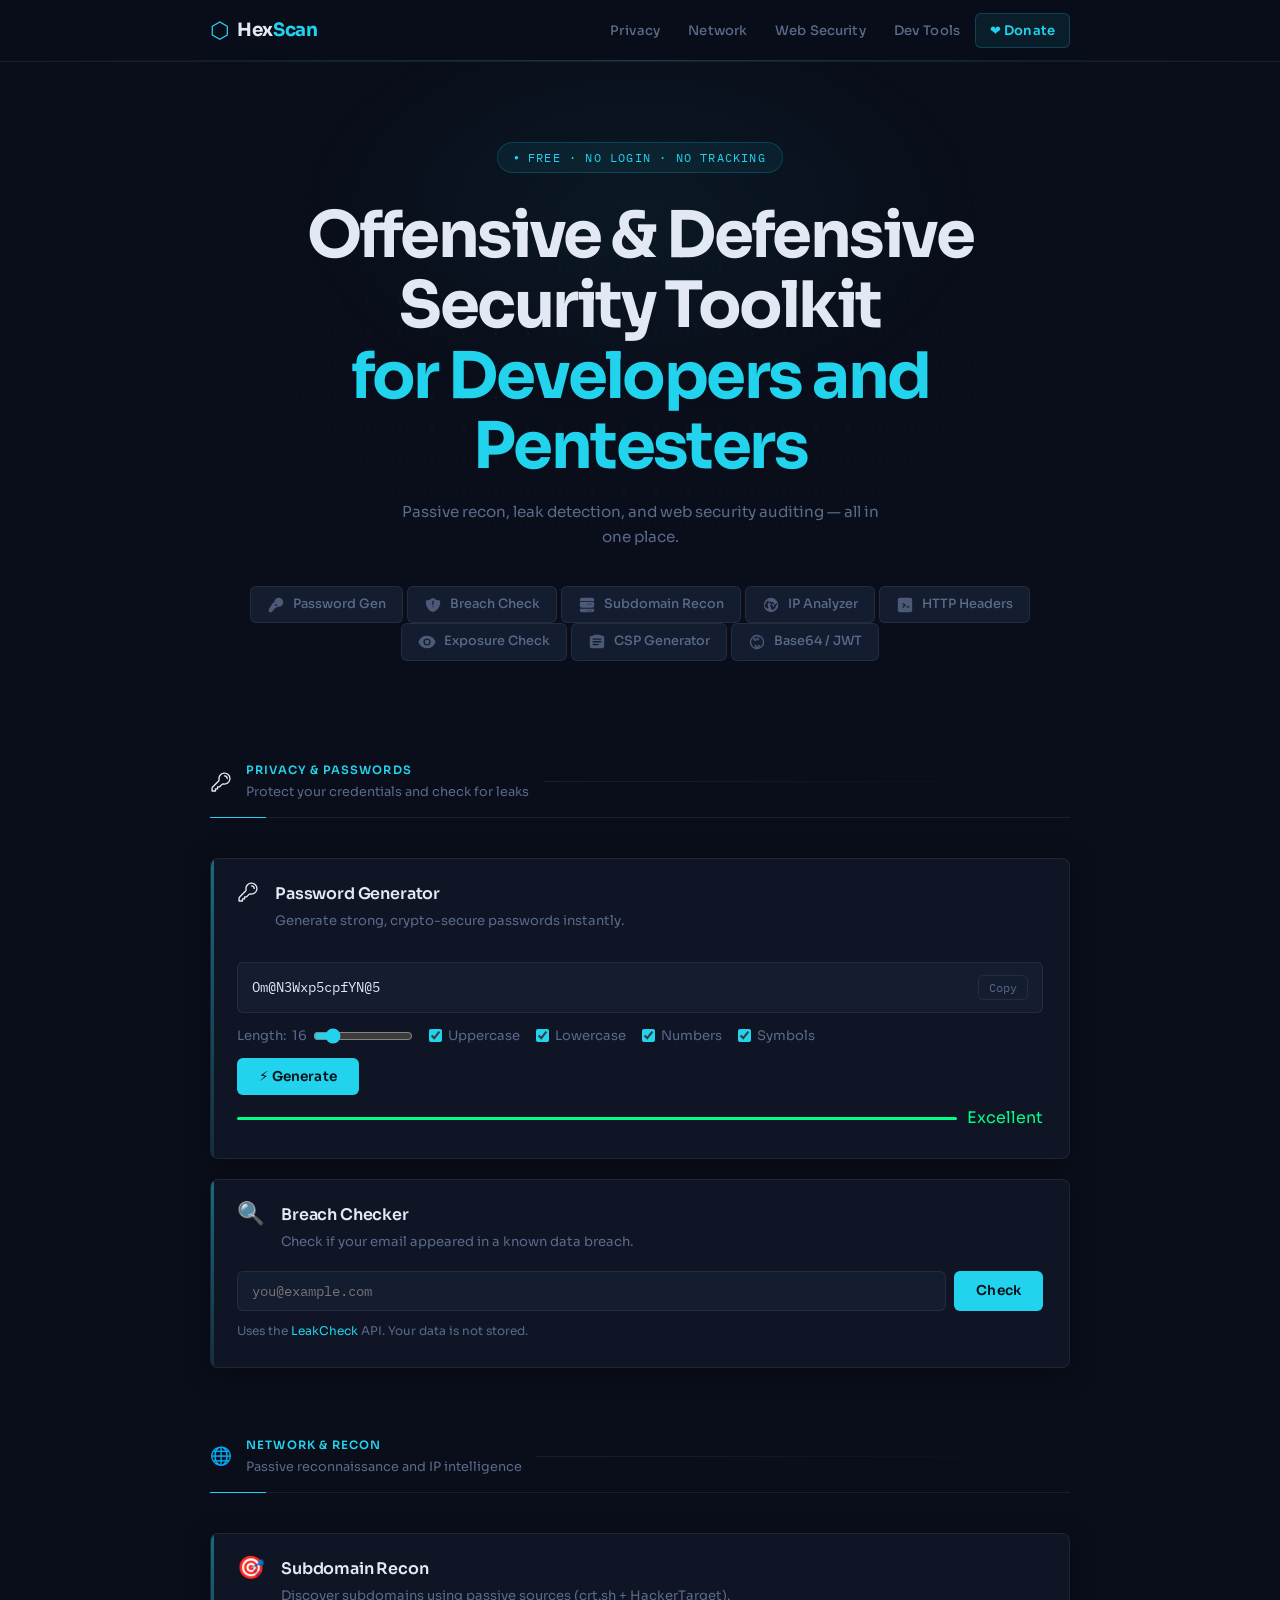
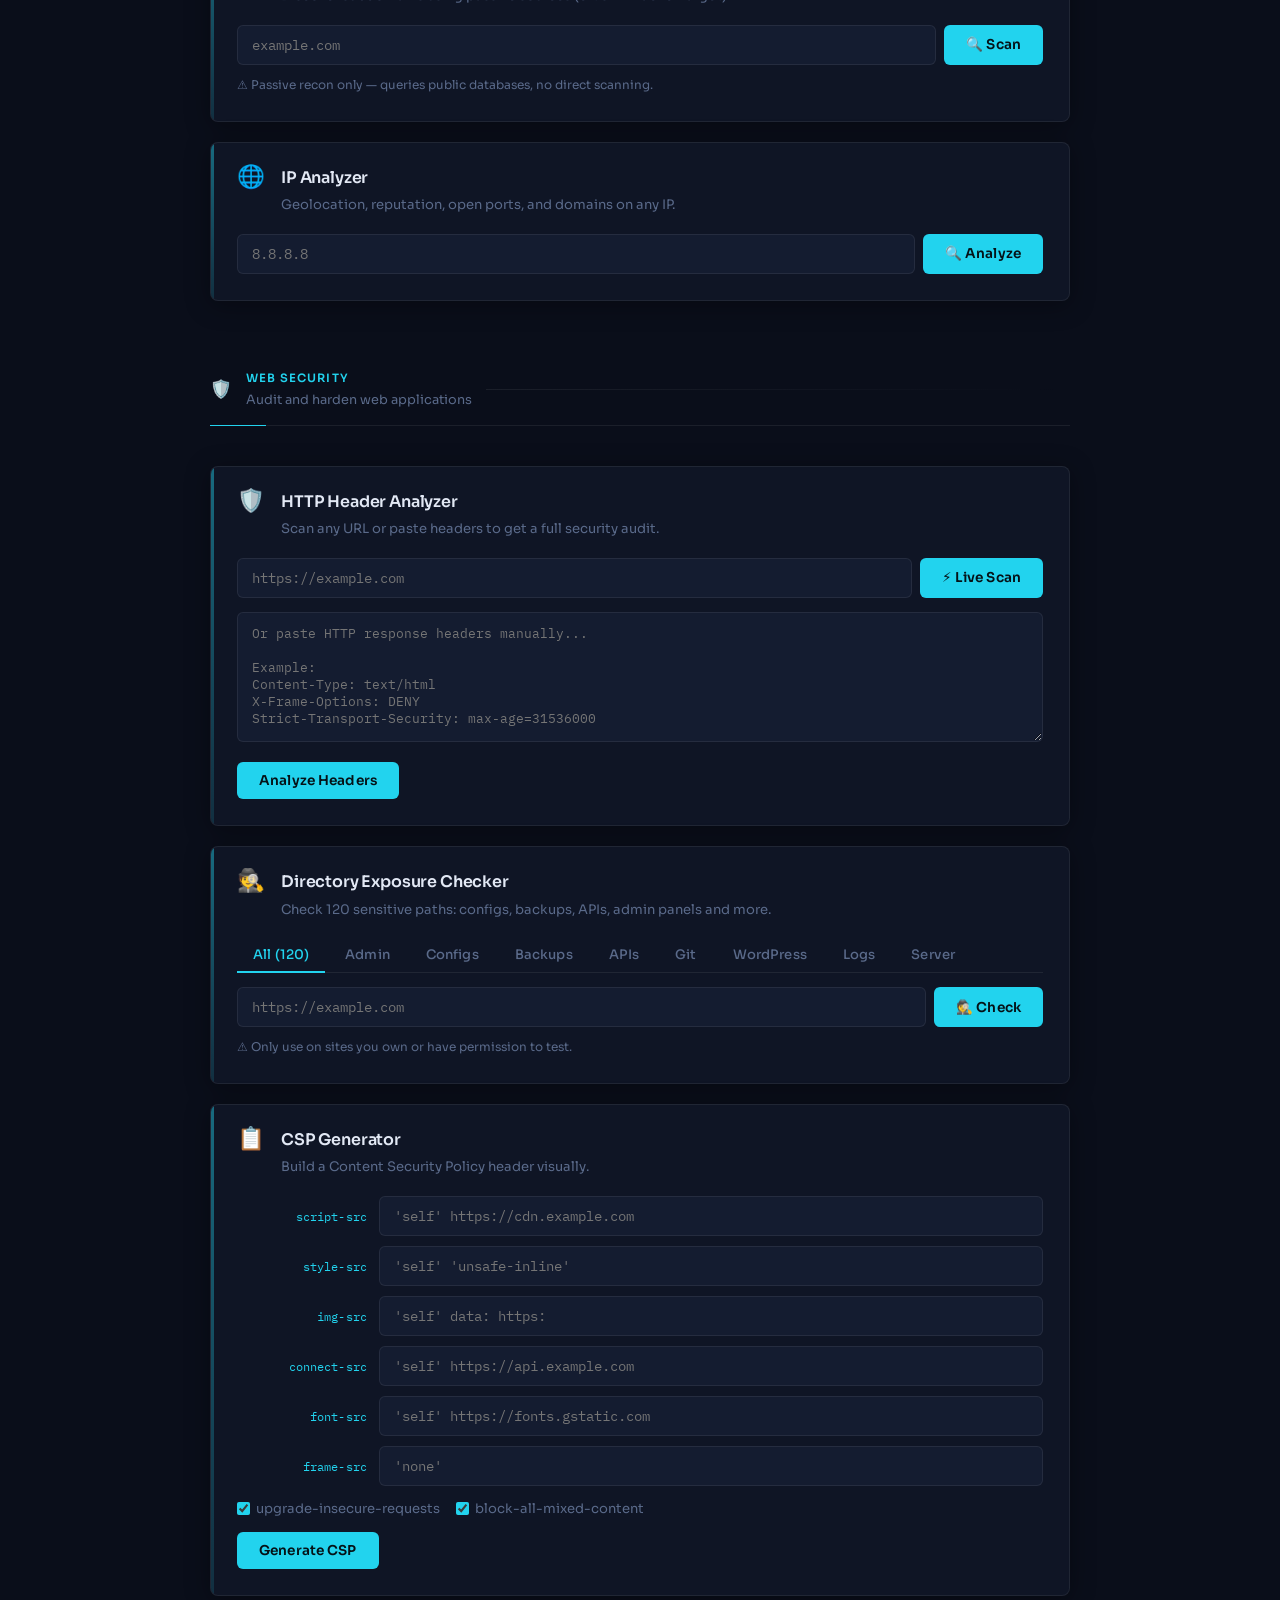
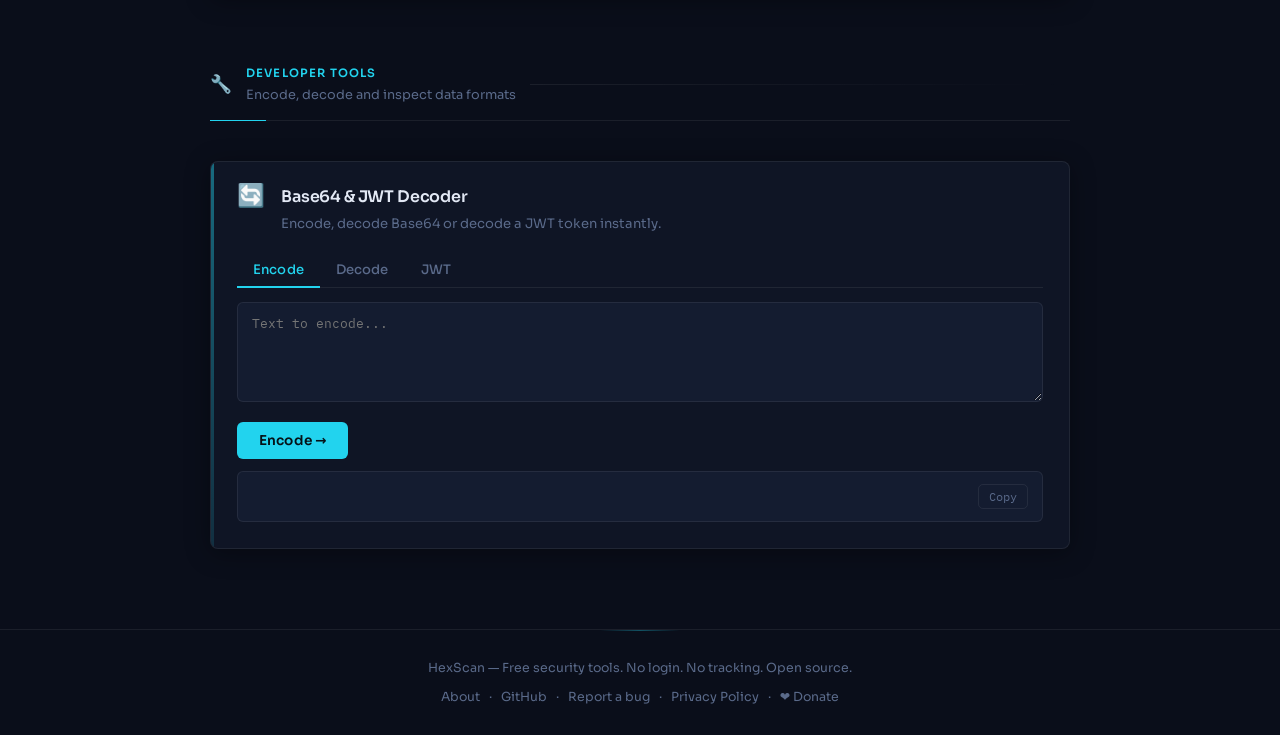
==== index.html @ 19dba6b5 "Update index.html" ====
<!DOCTYPE html>
<html lang="en">
<head>
<base href="/">
<meta charset="UTF-8" />
<meta name="viewport" content="width=device-width, initial-scale=1.0" />
<link rel="canonical" href="https://hexscan-tools.vercel.app/" />
<meta name="google-site-verification" content="vVjmO9kiR7IMWz_mAt8GktBhH2Z_wAkrgKy18b3Ir0E" />
<title>HexScan — Free Online Security Tools for Developers & Pentesters</title>
<meta name="description" content="Free online security tools: password generator, email breach checker, subdomain finder, IP address lookup, HTTP header analyzer, directory scanner, CSP generator and Base64 decoder." />
<meta name="keywords" content="http header analyzer, check email hacked, subdomain finder, ip address lookup, password generator, base64 decoder, csp generator, directory scanner, security tools online, free pentesting tools" />
<meta name="author" content="HexScan" />
<meta name="robots" content="index, follow" />
<!-- Open Graph -->
<meta property="og:title" content="HexScan — Free Online Security Tools" />
<meta property="og:description" content="8 free security tools for developers and pentesters. No login required." />
<meta property="og:url" content="https://hexscan-tools.vercel.app" />
<meta property="og:type" content="website" />
<!-- Twitter Card -->
<meta name="twitter:card" content="summary" />
<meta name="twitter:title" content="HexScan — Free Online Security Tools" />
<meta name="twitter:description" content="8 free security tools for developers and pentesters. No login required." />
<!-- Schema markup -->
<script type="application/ld+json">
{
  "@context": "https://schema.org",
  "@type": "WebApplication",
  "name": "HexScan",
  "url": "https://hexscan-tools.vercel.app",
  "description": "Free online security tools for developers and pentesters.",
  "applicationCategory": "SecurityApplication",
  "isAccessibleForFree": true,
  "offers": {
    "@type": "Offer",
    "price": "0"
  }
}
</script>
<!-- Fonts -->
<link rel="preconnect" href="https://fonts.googleapis.com" />
<link href="https://fonts.googleapis.com/css2?family=Rajdhani:wght@400;500;600;700&family=Share+Tech+Mono&display=swap" rel="stylesheet" />
<!-- Styles & Icon -->
<link rel="stylesheet" href="/style.css" /> 
<link rel="icon" type="image/svg+xml" href="/favicon.svg" />
<!-- Google AdSense -->
<script async src="https://pagead2.googlesyndication.com/pagead/js/adsbygoogle.js?client=ca-pub-3698493513053471" crossorigin="anonymous"></script>
</head>
<body>

<!-- HEADER -->
<header class="site-header">
  <div class="container">
    <div class="logo">
      <a href="/" data-tool-slug="" style="text-decoration:none;color:inherit;display:flex;align-items:center;gap:0.5rem">
        <span class="logo-icon">⬡</span>
        <span class="logo-text">Hex<strong>Scan</strong></span>
      </a>
    </div>
    <nav class="nav">
      <!-- CAMBIO: href reales + data-tool-slug para que el router intercepte el click -->
      <!-- Las categorías siguen siendo anchors normales (no son tools individuales) -->
      <a href="/privacy">Privacy</a>
      <a href="/network">Network</a>
      <a href="/websec">Web Security</a>
      <a href="/devtools">Dev Tools</a>
      <a href="https://www.paypal.com/paypalme/imperius06" target="_blank" class="nav-donate">❤️ Donate</a>
    </nav>
  </div>
</header>

<!-- HERO -->
<section class="hero">
  <div class="container">
    <div class="hero-badge">Free · No login · No tracking</div>
    <h1 class="hero-title">Offensive & Defensive Security Toolkit<br /><em>for Developers and Pentesters</em></h1>
    <p class="hero-subtitle">Passive recon, leak detection, and web security auditing — all in one place.</p>
    <div class="hero-chips-container">
  
  <a href="/tools/password-generator" class="hero-chip" data-hero-slug="password-generator">
    <svg xmlns="http://www.w3.org/2000/svg" viewBox="0 0 20 20" fill="currentColor" class="chip-icon">
      <path fill-rule="evenodd" d="M8 7a5 5 0 1 1 3.61 4.804l-1.903 1.903A1 1 0 0 1 9 14H8v1a1 1 0 0 1-1 1H6v1a1 1 0 0 1-1 1H3a1 1 0 0 1-1-1v-2a1 1 0 0 1 .293-.707L4.804 10.39A5.002 5.002 0 0 1 8 7Zm2 2a1 1 0 1 0 0 2 1 1 0 0 0 0-2Z" clip-rule="evenodd" />
    </svg>
    Password Gen
  </a>

  <a href="/tools/breach-checker" class="hero-chip" data-hero-slug="breach-checker">
    <svg xmlns="http://www.w3.org/2000/svg" viewBox="0 0 20 20" fill="currentColor" class="chip-icon">
      <path fill-rule="evenodd" d="M10.339 2.237a.532.532 0 0 0-.678 0 11.947 11.947 0 0 1-7.078 2.75.5.5 0 0 0-.479.425A12.11 12.11 0 0 0 2 7c0 5.163 3.46 9.521 8 10.888 4.54-1.367 8-5.725 8-10.888a12.11 12.11 0 0 0-.104-1.588.5.5 0 0 0-.479-.425 11.947 11.947 0 0 1-7.078-2.75ZM10 5a.75.75 0 0 1 .75.75v3.5a.75.75 0 0 1-1.5 0v-3.5A.75.75 0 0 1 10 5Zm0 6a.75.75 0 1 0 0 1.5.75.75 0 0 0 0-1.5Z" clip-rule="evenodd" />
    </svg>
    Breach Check
  </a>

  <a href="/tools/subdomain-recon" class="hero-chip" data-hero-slug="subdomain-recon">
    <svg xmlns="http://www.w3.org/2000/svg" viewBox="0 0 20 20" fill="currentColor" class="chip-icon">
      <path d="M2 4.25A2.25 2.25 0 0 1 4.25 2h11.5A2.25 2.25 0 0 1 18 4.25v.853a.75.75 0 0 1-.75.75h-14.5a.75.75 0 0 1-.75-.75v-.853Z" />
      <path d="M18 7.353a.75.75 0 0 0-.75-.75h-14.5a.75.75 0 0 0-.75.75v3.397a2.25 2.25 0 0 0 2.25 2.25h11.5a2.25 2.25 0 0 0 2.25-2.25V7.353ZM13.5 9a.75.75 0 1 1 1.5 0 .75.75 0 0 1-1.5 0Zm-3 0a.75.75 0 1 1 1.5 0 .75.75 0 0 1-1.5 0Z" />
      <path d="M18 14.853a.75.75 0 0 0-.75-.75h-14.5a.75.75 0 0 0-.75.75v.897A2.25 2.25 0 0 0 4.25 18h11.5a2.25 2.25 0 0 0 2.25-2.25v-.897ZM13.5 16.5a.75.75 0 1 1 1.5 0 .75.75 0 0 1-1.5 0Zm-3 0a.75.75 0 1 1 1.5 0 .75.75 0 0 1-1.5 0Z" />
    </svg>
    Subdomain Recon
  </a>

  <a href="/tools/ip-analyzer" class="hero-chip" data-hero-slug="ip-analyzer">
    <svg xmlns="http://www.w3.org/2000/svg" viewBox="0 0 20 20" fill="currentColor" class="chip-icon">
      <path fill-rule="evenodd" d="M10 18a8 8 0 1 0 0-16 8 8 0 0 0 0 16ZM4.332 8.027a6.012 6.012 0 0 1 1.912-2.706C6.512 5.73 6.974 6 7.5 6A1.5 1.5 0 0 1 9 7.5V8a2 2 0 0 0 2 2h.5a.5.5 0 0 1 .5.5v.75a.75.75 0 0 0 1.5 0v-1.5a3 3 0 0 0-3-3h-.51l-.103-.309a.75.75 0 0 0-1.422.474l.104.312a1.506 1.506 0 0 0-.618.307 3.008 3.008 0 0 0-1.031 4.333 1.5 1.5 0 0 1-.812 2.277 6.017 6.017 0 0 1-3.39-3.827Zm11.42 2.09a6.018 6.018 0 0 1-4.723 5.38 1.5 1.5 0 0 0-.814-1.247A3.507 3.507 0 0 0 9.013 11.2l-.119-.356a.5.5 0 0 1 .447-.644l.386-.023a1.5 1.5 0 0 0 1.274-.83l.209-.398a.5.5 0 0 1 .69-.213l.471.255a3 3 0 0 0 3.888-1.126l.062-.1a6.029 6.029 0 0 1 .43 2.352Z" clip-rule="evenodd" />
    </svg>
    IP Analyzer
  </a>

  <a href="/tools/http-headers" class="hero-chip" data-hero-slug="http-headers">
    <svg xmlns="http://www.w3.org/2000/svg" viewBox="0 0 20 20" fill="currentColor" class="chip-icon">
      <path fill-rule="evenodd" d="M4.25 2A2.25 2.25 0 0 0 2 4.25v11.5A2.25 2.25 0 0 0 4.25 18h11.5A2.25 2.25 0 0 0 18 15.75V4.25A2.25 2.25 0 0 0 15.75 2H4.25Zm4.03 6.22a.75.75 0 0 0-1.06 1.06L8.94 10l-1.72 1.72a.75.75 0 1 0 1.06 1.06l2.25-2.25a.75.75 0 0 0 0-1.06L8.28 8.22ZM11.25 12a.75.75 0 0 1 .75-.75h2.25a.75.75 0 0 1 0 1.5H12a.75.75 0 0 1-.75-.75Z" clip-rule="evenodd" />
    </svg>
    HTTP Headers
  </a>

  <a href="/tools/exposure-check" class="hero-chip" data-hero-slug="exposure-check">
    <svg xmlns="http://www.w3.org/2000/svg" viewBox="0 0 20 20" fill="currentColor" class="chip-icon">
      <path d="M10 12.5a2.5 2.5 0 1 0 0-5 2.5 2.5 0 0 0 0 5Z" />
      <path fill-rule="evenodd" d="M.664 10.59a1.651 1.651 0 0 1 0-1.186A10.004 10.004 0 0 1 10 3c4.257 0 7.893 2.66 9.336 6.41.147.381.146.804 0 1.186A10.004 10.004 0 0 1 10 17c-4.257 0-7.893-2.66-9.336-6.41ZM14 10a4 4 0 1 1-8 0 4 4 0 0 1 8 0Z" clip-rule="evenodd" />
    </svg>
    Exposure Check
  </a>

  <a href="/tools/csp-generator" class="hero-chip" data-hero-slug="csp-generator">
    <svg xmlns="http://www.w3.org/2000/svg" viewBox="0 0 20 20" fill="currentColor" class="chip-icon">
      <path fill-rule="evenodd" d="M15.988 3.012A2.25 2.25 0 0 1 18 5.25v9.5A2.25 2.25 0 0 1 15.75 17H4.25A2.25 2.25 0 0 1 2 14.75v-9.5a2.25 2.25 0 0 1 2.25-2.25h1.5l.067-.067A2.25 2.25 0 0 1 7.414 2h5.172a2.25 2.25 0 0 1 1.586.657l.066.066h1.75Zm-10.238 3a.75.75 0 0 0 0 1.5h8.5a.75.75 0 0 0 0-1.5h-8.5Zm0 3a.75.75 0 0 0 0 1.5h8.5a.75.75 0 0 0 0-1.5h-8.5Zm0 3a.75.75 0 0 0 0 1.5h5.5a.75.75 0 0 0 0-1.5h-5.5Z" clip-rule="evenodd" />
    </svg>
    CSP Generator
  </a>

  <a href="/tools/base64-jwt" class="hero-chip" data-hero-slug="base64-jwt">
    <svg xmlns="http://www.w3.org/2000/svg" viewBox="0 0 20 20" fill="currentColor" class="chip-icon">
      <path d="m11.47 3.97 1.53 1.53-1.53 1.53-.53-.53.623-.62H8.25a.75.75 0 0 0 0 1.5h.5a.75.75 0 0 1 0 1.5h-.5A2.25 2.25 0 0 1 6 6.75V6.62l-.62.62-.53-.53L6.38 5.18a.75.75 0 0 1 1.06 0L8.97 6.71l-.53.53-.623-.62V6.75c0 .414.336.75.75.75h2.317l-.623.62.53.53 1.53-1.53a.75.75 0 0 0 0-1.06l-1.53-1.53-.53.53Zm-2.94 8.25-1.53 1.53 1.53 1.53.53-.53-.623-.62h2.317a.75.75 0 0 1 0 1.5h-.5a.75.75 0 0 0 0 1.5h.5a2.25 2.25 0 0 0 2.25-2.25v-.13l.62.62.53-.53-1.53-1.53a.75.75 0 0 0-1.06 0l-1.53 1.53.53.53.623-.62v.13c0 .414-.336.75-.75.75H8.713l.623-.62-.53-.53-1.53 1.53a.75.75 0 0 0 0 1.06l1.53 1.53.53-.53Z" />
      <path fill-rule="evenodd" d="M10 18a8 8 0 1 0 0-16 8 8 0 0 0 0 16Zm0-1.5a6.5 6.5 0 1 0 0-13 6.5 6.5 0 0 0 0 13Z" clip-rule="evenodd" />
    </svg>
    Base64 / JWT
  </a>

</div>
  </div>
  <div class="hero-grid-bg"></div>
</section>

<main class="container tools-container">

 <!-- CATEGORY 1 — PRIVACY & PASSWORDS -->

  <div class="category-header" id="privacy">
     <span class="tool-icon">
  <svg xmlns="http://www.w3.org/2000/svg" fill="none" viewBox="0 0 24 24" stroke-width="1.5" stroke="currentColor" class="icon-key">
    <path stroke-linecap="round" stroke-linejoin="round" d="M15.75 5.25a3 3 0 0 1 3 3m3 0a6 6 0 0 1-7.029 5.912c-.563-.097-1.159.026-1.563.43L10.5 17.25H8.25v2.25H6v2.25H2.25v-2.818c0-.597.237-1.17.659-1.591l6.499-6.499c.404-.404.527-1 .43-1.563A6 6 0 1 1 21.75 8.25Z" />
  </svg>
</span>
    <div>
      <div class="category-title">Privacy & Passwords</div>
      <div class="category-desc">Protect your credentials and check for leaks</div>
    </div>
    <div class="category-line"></div>
  </div>


  <!-- TOOL 1: PASSWORD GENERATOR -->
  <section class="tool-card" id="password">
    <div class="tool-header">
      <span class="tool-icon">
  <svg xmlns="http://www.w3.org/2000/svg" fill="none" viewBox="0 0 24 24" stroke-width="1.5" stroke="currentColor" class="icon-key">
    <path stroke-linecap="round" stroke-linejoin="round" d="M15.75 5.25a3 3 0 0 1 3 3m3 0a6 6 0 0 1-7.029 5.912c-.563-.097-1.159.026-1.563.43L10.5 17.25H8.25v2.25H6v2.25H2.25v-2.818c0-.597.237-1.17.659-1.591l6.499-6.499c.404-.404.527-1 .43-1.563A6 6 0 1 1 21.75 8.25Z" />
  </svg>
</span>
      <div>
        <h2 class="tool-title">Password Generator</h2>
        <p class="tool-desc">Generate strong, crypto-secure passwords instantly.</p>
      </div>
    </div>
    <div class="tool-body">
      <div class="output-box">
        <span id="pw-output" class="mono">Click Generate</span>
        <button class="copy-btn" onclick="copyText('pw-output')">Copy</button>
      </div>
      <div class="options-row">
        <label>Length: <span id="pw-len-label">16</span>
          <input type="range" id="pw-length" min="8" max="64" value="16"
            oninput="document.getElementById('pw-len-label').textContent=this.value" />
        </label>
        <label><input type="checkbox" id="pw-upper" checked /> Uppercase</label>
        <label><input type="checkbox" id="pw-lower" checked /> Lowercase</label>
        <label><input type="checkbox" id="pw-numbers" checked /> Numbers</label>
        <label><input type="checkbox" id="pw-symbols" checked /> Symbols</label>
      </div>
      <button class="btn-primary" onclick="generatePassword()">⚡ Generate</button>
      <div id="pw-strength" class="strength-bar-wrap" style="display:none">
        <div id="pw-strength-bar" class="strength-bar"></div>
        <span id="pw-strength-label"></span>
      </div>
    </div>
  </section>

  <!-- TOOL 2: BREACH CHECKER -->
  <section class="tool-card" id="breach">
    <div class="tool-header">
      <span class="tool-icon">🔍</span>
      <div>
        <h2 class="tool-title">Breach Checker</h2>
        <p class="tool-desc">Check if your email appeared in a known data breach.</p>
      </div>
    </div>
    <div class="tool-body">
      <div class="input-row">
        <input type="email" id="breach-email" class="text-input" placeholder="you@example.com" />
        <button class="btn-primary" style="margin-top:0" onclick="checkBreach()">Check</button>
      </div>
      <div id="breach-result" class="result-box hidden"></div>
      <p class="tool-note">Uses the <a href="https://leakcheck.io" target="_blank">LeakCheck</a> API. Your data is not stored.</p>
    </div>
  </section>

  <!-- CATEGORY 2 — NETWORK & RECON -->
  <div class="category-header" id="network">
    <span class="category-icon">🌐</span>
    <div>
      <div class="category-title">Network & Recon</div>
      <div class="category-desc">Passive reconnaissance and IP intelligence</div>
    </div>
    <div class="category-line"></div>
  </div>

  <!-- TOOL 6: SUBDOMAIN RECON -->
  <section class="tool-card" id="subdomains">
    <div class="tool-header">
      <span class="tool-icon">🎯</span>
      <div>
        <h2 class="tool-title">Subdomain Recon</h2>
        <p class="tool-desc">Discover subdomains using passive sources (crt.sh + HackerTarget).</p>
      </div>
    </div>
    <div class="tool-body">
      <div class="input-row">
        <input type="text" id="sub-domain" class="text-input" placeholder="example.com" />
        <button class="btn-primary" style="margin-top:0" onclick="scanSubdomains()">🔍 Scan</button>
      </div>
      <p class="tool-note">⚠️ Passive recon only — queries public databases, no direct scanning.</p>
      <div id="sub-result" class="result-list hidden"></div>
    </div>
  </section>

  <!-- TOOL 8: IP ANALYZER -->
  <section class="tool-card" id="ipanalyzer">
    <div class="tool-header">
      <span class="tool-icon">🌐</span>
      <div>
        <h2 class="tool-title">IP Analyzer</h2>
        <p class="tool-desc">Geolocation, reputation, open ports, and domains on any IP.</p>
      </div>
    </div>
    <div class="tool-body">
      <div class="input-row">
        <input type="text" id="ip-input" class="text-input" placeholder="8.8.8.8" />
        <button class="btn-primary" style="margin-top:0" onclick="analyzeIP()">🔍 Analyze</button>
      </div>
      <div id="ip-result" class="result-list hidden"></div>
    </div>
  </section>

  <!-- CATEGORY 3 — WEB SECURITY -->
  <div class="category-header" id="websec">
    <span class="category-icon">🛡️</span>
    <div>
      <div class="category-title">Web Security</div>
      <div class="category-desc">Audit and harden web applications</div>
    </div>
    <div class="category-line"></div>
  </div>

  <!-- TOOL 4: HTTP HEADER ANALYZER -->
  <section class="tool-card" id="headers">
    <div class="tool-header">
      <span class="tool-icon">🛡️</span>
      <div>
        <h2 class="tool-title">HTTP Header Analyzer</h2>
        <p class="tool-desc">Scan any URL or paste headers to get a full security audit.</p>
      </div>
    </div>
    <div class="tool-body">
      <div class="input-row" style="margin-bottom:14px">
        <input type="text" id="scan-url" class="text-input" placeholder="https://example.com" />
        <button class="btn-primary" style="margin-top:0" onclick="scanURL()">⚡ Live Scan</button>
      </div>
      <textarea id="headers-input" class="textarea tall" placeholder="Or paste HTTP response headers manually...

Example:
Content-Type: text/html
X-Frame-Options: DENY
Strict-Transport-Security: max-age=31536000"></textarea>
      <button class="btn-primary" onclick="analyzeHeaders()">Analyze Headers</button>
      <div id="headers-result" class="result-list hidden"></div>
    </div>
  </section>

  <!-- TOOL 7: DIRECTORY EXPOSURE CHECKER -->
  <section class="tool-card" id="exposure">
    <div class="tool-header">
      <span class="tool-icon">🕵️</span>
      <div>
        <h2 class="tool-title">Directory Exposure Checker</h2>
        <p class="tool-desc">Check 120 sensitive paths: configs, backups, APIs, admin panels and more.</p>
      </div>
    </div>
    <div class="tool-body">
      <div class="tabs" style="flex-wrap:wrap;gap:4px">
        <button class="tab exp-tab active" onclick="setExposureCat('all',this)">All (120)</button>
        <button class="tab exp-tab" onclick="setExposureCat('admin',this)">Admin</button>
        <button class="tab exp-tab" onclick="setExposureCat('config',this)">Configs</button>
        <button class="tab exp-tab" onclick="setExposureCat('backup',this)">Backups</button>
        <button class="tab exp-tab" onclick="setExposureCat('api',this)">APIs</button>
        <button class="tab exp-tab" onclick="setExposureCat('git',this)">Git</button>
        <button class="tab exp-tab" onclick="setExposureCat('wordpress',this)">WordPress</button>
        <button class="tab exp-tab" onclick="setExposureCat('logs',this)">Logs</button>
        <button class="tab exp-tab" onclick="setExposureCat('server',this)">Server</button>
      </div>
      <div class="input-row" style="margin-top:14px">
        <input type="text" id="exposure-url" class="text-input" placeholder="https://example.com" />
        <button class="btn-primary" style="margin-top:0" onclick="checkExposure()">🕵️ Check</button>
      </div>
      <p class="tool-note">⚠️ Only use on sites you own or have permission to test.</p>
      <div id="exposure-result" class="result-list hidden"></div>
    </div>
  </section>

  <!-- TOOL 5: CSP GENERATOR -->
  <section class="tool-card" id="csp">
    <div class="tool-header">
      <span class="tool-icon">📋</span>
      <div>
        <h2 class="tool-title">CSP Generator</h2>
        <p class="tool-desc">Build a Content Security Policy header visually.</p>
      </div>
    </div>
    <div class="tool-body">
      <div class="csp-grid">
        <div class="csp-row">
          <label>script-src</label>
          <input type="text" class="text-input" id="csp-script" placeholder="'self' https://cdn.example.com" />
        </div>
        <div class="csp-row">
          <label>style-src</label>
          <input type="text" class="text-input" id="csp-style" placeholder="'self' 'unsafe-inline'" />
        </div>
        <div class="csp-row">
          <label>img-src</label>
          <input type="text" class="text-input" id="csp-img" placeholder="'self' data: https:" />
        </div>
        <div class="csp-row">
          <label>connect-src</label>
          <input type="text" class="text-input" id="csp-connect" placeholder="'self' https://api.example.com" />
        </div>
        <div class="csp-row">
          <label>font-src</label>
          <input type="text" class="text-input" id="csp-font" placeholder="'self' https://fonts.gstatic.com" />
        </div>
        <div class="csp-row">
          <label>frame-src</label>
          <input type="text" class="text-input" id="csp-frame" placeholder="'none'" />
        </div>
      </div>
      <div class="options-row">
        <label><input type="checkbox" id="csp-upgrade" checked /> upgrade-insecure-requests</label>
        <label><input type="checkbox" id="csp-block" checked /> block-all-mixed-content</label>
      </div>
      <button class="btn-primary" onclick="generateCSP()">Generate CSP</button>
      <div class="output-box mt hidden" id="csp-output-wrap">
        <code id="csp-output" class="mono small"></code>
        <button class="copy-btn" onclick="copyText('csp-output')">Copy</button>
      </div>
    </div>
  </section>

  <!-- CATEGORY 4 — DEVELOPER TOOLS -->
  <div class="category-header" id="devtools">
    <span class="category-icon">🔧</span>
    <div>
      <div class="category-title">Developer Tools</div>
      <div class="category-desc">Encode, decode and inspect data formats</div>
    </div>
    <div class="category-line"></div>
  </div>

  <!-- TOOL 3: BASE64 & JWT -->
  <section class="tool-card" id="base64">
    <div class="tool-header">
      <span class="tool-icon">🔄</span>
      <div>
        <h2 class="tool-title">Base64 &amp; JWT Decoder</h2>
        <p class="tool-desc">Encode, decode Base64 or decode a JWT token instantly.</p>
      </div>
    </div>
    <div class="tool-body">
      <div class="tabs">
        <button class="tab active" onclick="switchTab(this,'b64-encode')">Encode</button>
        <button class="tab" onclick="switchTab(this,'b64-decode')">Decode</button>
        <button class="tab" onclick="switchTab(this,'jwt-decode')">JWT</button>
      </div>
      <div id="b64-encode" class="tab-panel active">
        <textarea id="b64e-input" class="textarea" placeholder="Text to encode..."></textarea>
        <button class="btn-primary" onclick="b64Encode()">Encode →</button>
        <div class="output-box mt">
          <span id="b64e-output" class="mono small"></span>
          <button class="copy-btn" onclick="copyText('b64e-output')">Copy</button>
        </div>
      </div>
      <div id="b64-decode" class="tab-panel">
        <textarea id="b64d-input" class="textarea" placeholder="Base64 to decode..."></textarea>
        <button class="btn-primary" onclick="b64Decode()">Decode →</button>
        <div class="output-box mt">
          <span id="b64d-output" class="mono small"></span>
          <button class="copy-btn" onclick="copyText('b64d-output')">Copy</button>
        </div>
      </div>
      <div id="jwt-decode" class="tab-panel">
        <textarea id="jwt-input" class="textarea" placeholder="Paste JWT token..."></textarea>
        <button class="btn-primary" onclick="decodeJWT()">Decode JWT →</button>
        <pre id="jwt-output" class="code-output hidden"></pre>
      </div>
    </div>
  </section>

</main>

<!-- FOOTER -->
<footer class="site-footer">
  <div class="container">
    <p>HexScan — Free security tools. No login. No tracking. Open source.</p>
    <p class="footer-links">
      <a href="https://hexscan-tools.vercel.app/about.html">About</a> ·
      <a href="https://github.com/imperius06/hexscan">GitHub</a> ·
      <a href="mailto:draeneills@gmail.com">Report a bug</a> ·
      <a href="https://hexscan-tools.vercel.app/privacy.html">Privacy Policy</a> ·
      <a href="https://www.paypal.com/paypalme/imperius06" target="_blank">❤️ Donate</a>
    </p>
  </div>
</footer>

<div id="toast" class="toast">Copied!</div>

<script defer src='https://static.cloudflareinsights.com/beacon.min.js' data-cf-beacon='{"token": "45c21824f41e4f15945bf8fe53627b6d"}'></script>

<script src="/js/main.js"></script>
<script src="/js/tool1-password.js"></script>
<script src="/js/tool2-breach.js"></script>
<script src="/js/tool3-base64.js"></script>
<script src="/js/tool4-headers.js"></script>
<script src="/js/tool5-csp.js"></script>
<script src="/js/tool6-subdomains.js"></script>
<script src="/js/tool7-exposure.js"></script>
<script src="/js/tool8-ip.js"></script>

<script src="/js/router.js"></script>
<script>
  document.addEventListener('DOMContentLoaded', function () {
    HexRouter.init();
  });
</script>

</body>


</html>
---- style.css ----
/* ═══════════════════════════════════════════
   HexScan — Professional Dark CSS
   Aesthetic: Navy slate / Cyan accent
   Fonts: Sora (display) + IBM Plex Mono
   ═══════════════════════════════════════════ */

@import url('https://fonts.googleapis.com/css2?family=Sora:wght@400;500;600;700&family=IBM+Plex+Mono:wght@400;500&display=swap');

:root {
  --bg:        #0a0e1a;
  --bg2:       #0f1525;
  --bg3:       #141c30;
  --border:    rgba(255,255,255,0.07);
  --border2:   rgba(34,211,238,0.35);
  --accent:    #22d3ee;
  --accent2:   #38bdf8;
  --accent3:   #6366f1;
  --green:     #10b981;
  --red:       #f43f5e;
  --yellow:    #f59e0b;
  --text:      #e2e8f4;
  --text-muted:#5a6a8a;
  --font-display: 'Sora', system-ui, sans-serif;
  --font-mono:    'IBM Plex Mono', 'Fira Code', monospace;
  --radius: 8px;
  --shadow: 0 4px 24px rgba(0,0,0,0.35);
  --glow: 0 0 20px rgba(34,211,238,0.15);
}

*, *::before, *::after { box-sizing: border-box; margin: 0; padding: 0; }
html { scroll-behavior: smooth; }

body {
  background: var(--bg);
  color: var(--text);
  font-family: var(--font-display);
  min-height: 100vh;
  line-height: 1.65;
  -webkit-font-smoothing: antialiased;
}

body::before {
  content: '';
  position: fixed;
  inset: 0;
  pointer-events: none;
  z-index: 0;
}

/* ── LAYOUT ── */
.container {
  max-width: 900px;
  margin: 0 auto;
  padding: 0 20px;
  position: relative;
  z-index: 1;
}

/* ── HEADER ── */
.site-header {
  position: sticky;
  top: 0;
  z-index: 100;
  background: rgba(10,14,26,0.92);
  backdrop-filter: blur(16px);
  -webkit-backdrop-filter: blur(16px);
  border-bottom: 1px solid var(--border);
  padding: 12px 0;
}

.site-header::after {
  content: '';
  position: absolute;
  bottom: 0; left: 0; right: 0;
  height: 1px;
  background: linear-gradient(90deg, transparent, rgba(34,211,238,0.25), transparent);
}

.site-header .container {
  display: flex;
  align-items: center;
  justify-content: space-between;
  flex-wrap: wrap;
  gap: 12px;
}

.logo {
  display: flex;
  align-items: center;
  gap: 10px;
  font-size: 1.15rem;
  font-weight: 700;
  letter-spacing: -0.02em;
  text-decoration: none;
  color: var(--text);
}

.logo-icon {
  color: var(--accent);
  font-size: 1.4rem;
  filter: none;
  animation: none;
}

.logo-text strong { color: var(--accent); }

.nav {
  display: flex;
  gap: 2px;
  flex-wrap: wrap;
  align-items: center;
}

.nav a {
  color: var(--text-muted);
  text-decoration: none;
  font-size: 0.82rem;
  letter-spacing: 0.01em;
  text-transform: none;
  font-weight: 500;
  padding: 6px 12px;
  border-radius: 6px;
  border: 1px solid transparent;
  transition: all 0.18s ease;
  font-family: var(--font-display);
}

.nav a:hover {
  color: var(--text);
  background: rgba(255,255,255,0.05);
  border-color: var(--border);
}
.hero-chip {
  display: inline-flex;
  align-items: center;
  gap: 8px; /* Espacio entre icono y texto */
  padding: 6px 12px;
  background: rgba(255, 255, 255, 0.05);
  border: 1px solid rgba(255, 255, 255, 0.1);
  border-radius: 20px;
  color: #e5e7eb;
  text-decoration: none;
  font-size: 0.875rem;
  transition: all 0.2s ease;
}

.hero-chip:hover {
  background: rgba(16, 185, 129, 0.1); /* Verde sutil al pasar el mouse */
  border-color: #10b981;
  color: #10b981;
  transform: translateY(-2px);
}

.chip-icon {
  width: 18px;
  height: 18px;
  flex-shrink: 0;
  opacity: 0.8; /* Un poco más suave que el texto */
}

.hero-chip:hover .chip-icon {
  opacity: 1;
}

.nav-donate {
  background: rgba(34,211,238,0.08) !important;
  border: 1px solid rgba(34,211,238,0.22) !important;
  color: var(--accent) !important;
  padding: 6px 14px !important;
  border-radius: 6px !important;
  font-weight: 600 !important;
}

.nav-donate:hover {
  background: rgba(34,211,238,0.14) !important;
  border-color: rgba(34,211,238,0.4) !important;
  box-shadow: var(--glow) !important;
}

/* ── HERO ── */
.hero {
  position: relative;
  overflow: hidden;
  padding: 80px 0 60px;
  text-align: center;
}

.hero::before {
  content: '';
  position: absolute;
  top: -60px; left: 50%;
  transform: translateX(-50%);
  width: 700px; height: 420px;
  background: radial-gradient(ellipse at center, rgba(34,211,238,0.055) 0%, transparent 70%);
  pointer-events: none;
}

.hero::after { display: none; }

.hero-grid-bg {
  position: absolute;
  inset: 0;
  background-image: radial-gradient(rgba(34,211,238,0.07) 1px, transparent 1px);
  background-size: 32px 32px;
  mask-image: radial-gradient(ellipse 80% 70% at 50% 50%, black 20%, transparent 100%);
  pointer-events: none;
}

.hero-badge {
  display: inline-flex;
  align-items: center;
  gap: 8px;
  background: rgba(34,211,238,0.07);
  border: 1px solid rgba(34,211,238,0.18);
  color: var(--accent);
  font-family: var(--font-mono);
  font-size: 0.72rem;
  letter-spacing: 1.2px;
  text-transform: uppercase;
  padding: 5px 16px;
  border-radius: 100px;
  margin-bottom: 28px;
  animation: fadeDown 0.5s ease both;
}

.hero-badge::before {
  content: '●';
  font-size: 0.5rem;
  animation: blink 2.5s ease-in-out infinite;
}

@keyframes blink { 0%, 100% { opacity: 1; } 50% { opacity: 0.15; } }

.hero-title {
  font-size: clamp(2.2rem, 6vw, 4rem);
  font-weight: 700;
  line-height: 1.1;
  letter-spacing: -0.04em;
  text-transform: none;
  margin-bottom: 16px;
  animation: fadeDown 0.5s 0.1s ease both;
}

.hero-title em {
  font-style: normal;
  color: var(--accent);
  text-shadow: none;
}

.hero-subtitle {
  color: var(--text-muted);
  font-size: 0.95rem;
  font-family: var(--font-display);
  max-width: 480px;
  margin: 0 auto 36px;
  animation: fadeDown 0.5s 0.2s ease both;
  line-height: 1.7;
}

.hero-tools-grid {
  display: flex;
  flex-wrap: wrap;
  gap: 8px;
  justify-content: center;
  animation: fadeDown 0.5s 0.3s ease both;
}
.tool-icon {
  display: flex;
  align-items: center;
  justify-content: center;
}

.icon-key {
  width: 22px;
  height: 22px;
  color: var(--primary);
}

.hero-chip {
  background: var(--bg3);
  border: 1px solid var(--border);
  color: var(--text-muted);
  text-decoration: none;
  padding: 7px 16px;
  font-family: var(--font-display);
  font-size: 0.8rem;
  font-weight: 500;
  border-radius: 6px;
  clip-path: none;
  transition: all 0.18s ease;
}

.hero-chip:hover {
  border-color: rgba(34,211,238,0.28);
  color: var(--accent);
  background: rgba(34,211,238,0.06);
  transform: translateY(-1px);
}

/* ── TOOLS CONTAINER ── */
.tools-container {
  display: flex;
  flex-direction: column;
  gap: 20px;
  padding-top: 40px;
  padding-bottom: 80px;
}

/* ── CATEGORY HEADERS ── */
.category-header {
  display: flex;
  align-items: center;
  gap: 14px;
  margin: 48px 0 20px;
  padding-bottom: 14px;
  border-bottom: 1px solid var(--border);
  position: relative;
}

.category-header:first-child { margin-top: 0; }

.category-header::after {
  content: '';
  position: absolute;
  bottom: -1px; left: 0;
  width: 56px; height: 1px;
  background: var(--accent);
  box-shadow: none;
}

.category-icon { font-size: 1.1rem; }

.category-title {
  font-family: var(--font-display);
  font-size: 0.72rem;
  font-weight: 600;
  letter-spacing: 0.1em;
  text-transform: uppercase;
  color: var(--accent);
}

.category-desc {
  font-size: 0.8rem;
  color: var(--text-muted);
  font-family: var(--font-display);
  margin-top: 2px;
}

.category-line {
  flex: 1;
  height: 1px;
  background: linear-gradient(to right, var(--border), transparent);
}

/* ── TOOL CARDS ── */
.tool-card {
  background: var(--bg2);
  border: 1px solid var(--border);
  border-radius: var(--radius);
  overflow: hidden;
  box-shadow: var(--shadow);
  transition: border-color 0.25s, box-shadow 0.25s, transform 0.2s;
  position: relative;
}

.tool-card::before {
  content: '';
  position: absolute;
  top: 0; left: 0;
  width: 3px; height: 100%;
  background: linear-gradient(180deg, var(--accent), rgba(34,211,238,0.3));
  opacity: 0.45;
  transition: opacity 0.25s;
  border-radius: 8px 0 0 8px;
}

.tool-card:hover {
  border-color: rgba(34,211,238,0.16);
  box-shadow: 0 8px 32px rgba(0,0,0,0.4), 0 0 0 1px rgba(34,211,238,0.05);
  transform: translateY(-1px);
}

.tool-card:hover::before { opacity: 1; }

.tool-header {
  display: flex;
  align-items: flex-start;
  gap: 16px;
  padding: 22px 26px 0;
}

.tool-icon { font-size: 1.4rem; line-height: 1; }

.tool-title {
  font-size: 1rem;
  font-weight: 600;
  letter-spacing: -0.01em;
  text-transform: none;
  color: var(--text);
}

.tool-desc {
  color: var(--text-muted);
  font-size: 0.82rem;
  margin-top: 3px;
  font-family: var(--font-display);
}

.tool-body { padding: 18px 26px 26px; }

/* ── INPUTS ── */
.text-input {
  background: var(--bg3);
  border: 1px solid var(--border);
  border-radius: 6px;
  color: var(--text);
  font-family: var(--font-mono);
  font-size: 0.88rem;
  padding: 10px 14px;
  width: 100%;
  transition: border-color 0.18s, box-shadow 0.18s;
  outline: none;
}

.text-input:focus {
  border-color: rgba(34,211,238,0.38);
  box-shadow: 0 0 0 3px rgba(34,211,238,0.07);
}

.textarea {
  background: var(--bg3);
  border: 1px solid var(--border);
  border-radius: 6px;
  color: var(--text);
  font-family: var(--font-mono);
  font-size: 0.82rem;
  padding: 12px 14px;
  width: 100%;
  min-height: 100px;
  resize: vertical;
  outline: none;
  transition: border-color 0.18s, box-shadow 0.18s;
}

.textarea.tall { min-height: 130px; }

.textarea:focus {
  border-color: rgba(34,211,238,0.38);
  box-shadow: 0 0 0 3px rgba(34,211,238,0.07);
}

.input-row {
  display: flex;
  gap: 8px;
  align-items: stretch;
}

.input-row .text-input { flex: 1; }

/* ── BUTTONS ── */
.btn-primary {
  background: var(--accent);
  color: #051217;
  border: none;
  border-radius: 6px;
  font-family: var(--font-display);
  font-weight: 600;
  font-size: 0.85rem;
  padding: 10px 22px;
  cursor: pointer;
  margin-top: 12px;
  transition: all 0.18s ease;
  letter-spacing: 0.01em;
  text-transform: none;
  position: relative;
  overflow: hidden;
}

.btn-primary::before { display: none; }

.btn-primary:hover {
  background: #38e8f8;
  box-shadow: 0 4px 18px rgba(34,211,238,0.28);
  transform: translateY(-1px);
}

.btn-primary:active { transform: translateY(0); box-shadow: none; }

.copy-btn {
  background: transparent;
  border: 1px solid var(--border);
  color: var(--text-muted);
  border-radius: 5px;
  font-family: var(--font-mono);
  font-size: 0.72rem;
  padding: 4px 10px;
  cursor: pointer;
  transition: all 0.18s;
  white-space: nowrap;
  letter-spacing: 0.01em;
  text-transform: none;
}

.copy-btn:hover {
  border-color: rgba(34,211,238,0.28);
  color: var(--accent);
  background: rgba(34,211,238,0.06);
}

/* ── OUTPUT BOX ── */
.output-box {
  display: flex;
  align-items: center;
  justify-content: space-between;
  gap: 12px;
  background: var(--bg3);
  border: 1px solid var(--border);
  border-radius: 6px;
  padding: 12px 14px;
  margin-top: 12px;
  min-height: 46px;
}

.mono {
  font-family: var(--font-mono);
  font-size: 0.88rem;
  word-break: break-all;
  flex: 1;
}

.small { font-size: 0.78rem; }

/* ── OPTIONS ROW ── */
.options-row {
  display: flex;
  flex-wrap: wrap;
  gap: 16px;
  margin-top: 12px;
  font-size: 0.82rem;
  color: var(--text-muted);
  font-family: var(--font-display);
  align-items: center;
}

.options-row label {
  display: flex;
  align-items: center;
  gap: 6px;
  cursor: pointer;
}

.options-row input[type="checkbox"] { accent-color: var(--accent); }
.options-row input[type="range"]    { accent-color: var(--accent); width: 100px; }

/* ── STRENGTH BAR ── */
.strength-bar-wrap {
  display: flex;
  align-items: center;
  gap: 10px;
  margin-top: 10px;
}

.strength-bar {
  height: 3px;
  border-radius: 2px;
  transition: width 0.3s, background 0.3s;
  width: 0%;
  box-shadow: none;
}

/* ── TABS ── */
.tabs {
  display: flex;
  gap: 0;
  margin-bottom: 14px;
  border-bottom: 1px solid var(--border);
}

.tab {
  background: transparent;
  border: none;
  border-bottom: 2px solid transparent;
  color: var(--text-muted);
  font-family: var(--font-display);
  font-size: 0.82rem;
  letter-spacing: 0.01em;
  text-transform: none;
  font-weight: 500;
  padding: 8px 16px;
  cursor: pointer;
  margin-bottom: -1px;
  transition: all 0.18s;
}

.tab.active {
  color: var(--accent);
  border-bottom-color: var(--accent);
  text-shadow: none;
}

.tab:hover:not(.active) { color: var(--text); }

.tab-panel { display: none; }
.tab-panel.active { display: block; }

/* ── RESULTS ── */
.result-box {
  margin-top: 12px;
  padding: 12px 16px;
  border-left: 3px solid var(--border);
  border-radius: 0 6px 6px 0;
  font-family: var(--font-mono);
  font-size: 0.85rem;
  background: var(--bg3);
}

.result-box.safe    { border-left-color: var(--green);  color: var(--green);  background: rgba(16,185,129,0.05); }
.result-box.danger  { border-left-color: var(--red);    color: var(--red);    background: rgba(244,63,94,0.05); }
.result-box.warning { border-left-color: var(--yellow); color: var(--yellow); background: rgba(245,158,11,0.05); }

.result-list {
  margin-top: 14px;
  display: flex;
  flex-direction: column;
  gap: 6px;
}

.result-item {
  display: flex;
  align-items: flex-start;
  gap: 10px;
  padding: 10px 14px;
  border: 1px solid var(--border);
  border-radius: 6px;
  font-size: 0.83rem;
  background: var(--bg3);
  transition: border-color 0.18s;
}

.result-item.pass { border-left: 3px solid var(--green); }
.result-item.fail { border-left: 3px solid var(--red); }
.result-item.warn { border-left: 3px solid var(--yellow); }

.result-item .label {
  font-weight: 600;
  min-width: 200px;
  font-family: var(--font-mono);
  font-size: 0.8rem;
  letter-spacing: 0.01em;
}

.result-item .detail { color: var(--text-muted); font-family: var(--font-mono); font-size: 0.78rem; }

/* ── CODE OUTPUT ── */
.code-output {
  background: var(--bg3);
  border: 1px solid var(--border);
  border-radius: 6px;
  border-left: 3px solid rgba(34,211,238,0.35);
  padding: 14px;
  font-family: var(--font-mono);
  font-size: 0.78rem;
  overflow-x: auto;
  margin-top: 12px;
  white-space: pre-wrap;
  word-break: break-all;
}

/* ── CSP GRID ── */
.csp-grid { display: flex; flex-direction: column; gap: 10px; }

.csp-row {
  display: grid;
  grid-template-columns: 130px 1fr;
  align-items: center;
  gap: 12px;
}

.csp-row label {
  font-family: var(--font-mono);
  font-size: 0.78rem;
  color: var(--accent);
  text-align: right;
  letter-spacing: 0.01em;
}

/* ── MISC ── */
.hidden { display: none !important; }
.mt { margin-top: 12px; }

.tool-note {
  font-size: 0.75rem;
  color: var(--text-muted);
  margin-top: 10px;
  font-family: var(--font-display);
}

.tool-note a { color: var(--accent); text-decoration: none; }

/* ── AD SLOT ── */
.ad-slot {
  text-align: center;
  padding: 20px 0;
  min-height: 90px;
  background: var(--bg2);
  border: 1px dashed rgba(255,255,255,0.05);
  border-radius: var(--radius);
  display: flex;
  align-items: center;
  justify-content: center;
  color: var(--text-muted);
  font-size: 0.72rem;
  font-family: var(--font-mono);
}

/* ── TOAST ── */
.toast {
  position: fixed;
  bottom: 24px;
  right: 24px;
  background: var(--accent);
  color: #051217;
  font-family: var(--font-display);
  font-weight: 600;
  padding: 10px 20px;
  font-size: 0.82rem;
  border-radius: 8px;
  opacity: 0;
  transform: translateY(10px);
  transition: all 0.22s ease;
  pointer-events: none;
  z-index: 999;
  clip-path: none;
  box-shadow: 0 4px 20px rgba(34,211,238,0.22);
}

.toast.show { opacity: 1; transform: translateY(0); }

/* ── DONATION SECTION ── */
.donation-section { padding: 40px 0 20px; }

.donation-card {
  background: var(--bg2);
  border: 1px solid var(--border);
  border-radius: var(--radius);
  padding: 32px 36px;
  display: flex;
  align-items: center;
  justify-content: space-between;
  gap: 32px;
  flex-wrap: wrap;
  position: relative;
  overflow: hidden;
}

.donation-card::before {
  content: '';
  position: absolute;
  top: 0; left: 0; right: 0;
  height: 1px;
  background: linear-gradient(90deg, transparent, rgba(34,211,238,0.22), transparent);
}

.donation-left { display: flex; gap: 20px; align-items: flex-start; flex: 1; }
.donation-icon { font-size: 2rem; line-height: 1; }

.donation-title {
  font-size: 1.05rem;
  font-weight: 600;
  letter-spacing: -0.01em;
  text-transform: none;
  margin-bottom: 8px;
  color: var(--text);
}

.donation-desc {
  color: var(--text-muted);
  font-size: 0.82rem;
  font-family: var(--font-display);
  max-width: 380px;
  line-height: 1.65;
  margin-bottom: 14px;
}

.donation-perks { display: flex; gap: 8px; flex-wrap: wrap; }

.perk {
  background: rgba(34,211,238,0.07);
  border: 1px solid rgba(34,211,238,0.16);
  color: var(--accent);
  font-size: 0.72rem;
  padding: 3px 10px;
  border-radius: 4px;
  font-family: var(--font-mono);
  letter-spacing: 0.02em;
}

.donation-right { display: flex; flex-direction: column; align-items: center; gap: 8px; }

.donation-btn {
  display: flex;
  align-items: center;
  gap: 10px;
  padding: 11px 24px;
  font-family: var(--font-display);
  font-weight: 600;
  font-size: 0.85rem;
  text-decoration: none;
  transition: all 0.18s ease;
  white-space: nowrap;
  letter-spacing: 0.01em;
  text-transform: none;
  border-radius: 7px;
}

.donation-btn.paypal {
  background: #0070e0;
  color: #fff;
  border: 1px solid rgba(0,112,224,0.4);
}

.donation-btn.paypal:hover {
  background: #1a85f5;
  box-shadow: 0 4px 20px rgba(0,112,224,0.3);
  transform: translateY(-1px);
}

.donation-note { font-size: 0.72rem; color: var(--text-muted); font-family: var(--font-display); }

/* ── FOOTER ── */
.site-footer {
  border-top: 1px solid var(--border);
  padding: 28px 0;
  text-align: center;
  color: var(--text-muted);
  font-size: 0.78rem;
  font-family: var(--font-display);
  position: relative;
}

.site-footer::before {
  content: '';
  position: absolute;
  top: 0; left: 50%;
  transform: translateX(-50%);
  width: 80px; height: 1px;
  background: linear-gradient(90deg, transparent, rgba(34,211,238,0.35), transparent);
}

.footer-links { margin-top: 8px; }
.footer-links a { color: var(--text-muted); text-decoration: none; margin: 0 6px; transition: color 0.18s; }
.footer-links a:hover { color: var(--accent); }

/* ── ANIMATIONS ── */
@keyframes fadeDown {
  from { opacity: 0; transform: translateY(-10px); }
  to   { opacity: 1; transform: translateY(0); }
}

/* ── RESPONSIVE ── */
@media (max-width: 600px) {
  .tool-header { flex-direction: column; gap: 8px; }
  .csp-row { grid-template-columns: 1fr; }
  .csp-row label { text-align: left; }
  .input-row { flex-direction: column; }
  .nav a { font-size: 0.75rem; padding: 5px 8px; }
  .donation-card { padding: 20px; }
  .donation-left { flex-direction: column; gap: 10px; }
  .hero-title { letter-spacing: -0.02em; }
}
/* ═══════════════════════════════════════════
   HexScan — Loading States & Micro-interactions
   Pegar al final del style.css
   ═══════════════════════════════════════════ */

/* ── Spinner ── */
.hx-spinner {
  width: 16px;
  height: 16px;
  border: 2px solid rgba(34,211,238,0.15);
  border-top-color: var(--accent);
  border-radius: 50%;
  animation: hxSpin 0.7s linear infinite;
  flex-shrink: 0;
}

@keyframes hxSpin {
  to { transform: rotate(360deg); }
}

/* ── Progress bar ── */
.hx-progress-track {
  width: 100%;
  height: 2px;
  background: rgba(255,255,255,0.06);
  border-radius: 2px;
  overflow: hidden;
}

.hx-progress-bar {
  height: 100%;
  background: var(--accent);
  border-radius: 2px;
  width: 0%;
  transition: width 0.4s ease;
}

.hx-progress-bar.hx-indeterminate {
  width: 40%;
  animation: hxIndeterminate 1.4s ease-in-out infinite;
}

@keyframes hxIndeterminate {
  0%   { transform: translateX(-100%); width: 40%; }
  50%  { width: 60%; }
  100% { transform: translateX(280%); width: 40%; }
}

/* ── Skeleton rows ── */
.hx-skeleton {
  background: linear-gradient(
    90deg,
    rgba(255,255,255,0.04) 25%,
    rgba(255,255,255,0.08) 50%,
    rgba(255,255,255,0.04) 75%
  );
  background-size: 200% 100%;
  animation: hxShimmer 1.6s ease-in-out infinite;
  border-radius: 3px;
}

@keyframes hxShimmer {
  0%   { background-position: 200% 0; }
  100% { background-position: -200% 0; }
}

.hx-skeleton-row {
  border-left: 3px solid rgba(255,255,255,0.05) !important;
  pointer-events: none;
}

/* ── Input shake ── */
@keyframes inputShake {
  0%, 100% { transform: translateX(0); }
  20%       { transform: translateX(-6px); }
  40%       { transform: translateX(6px); }
  60%       { transform: translateX(-4px); }
  80%       { transform: translateX(4px); }
}

/* ── Copy btn feedback ── */
.copy-btn.copied {
  border-color: rgba(16,185,129,0.4);
  color: var(--green);
  background: rgba(16,185,129,0.07);
}
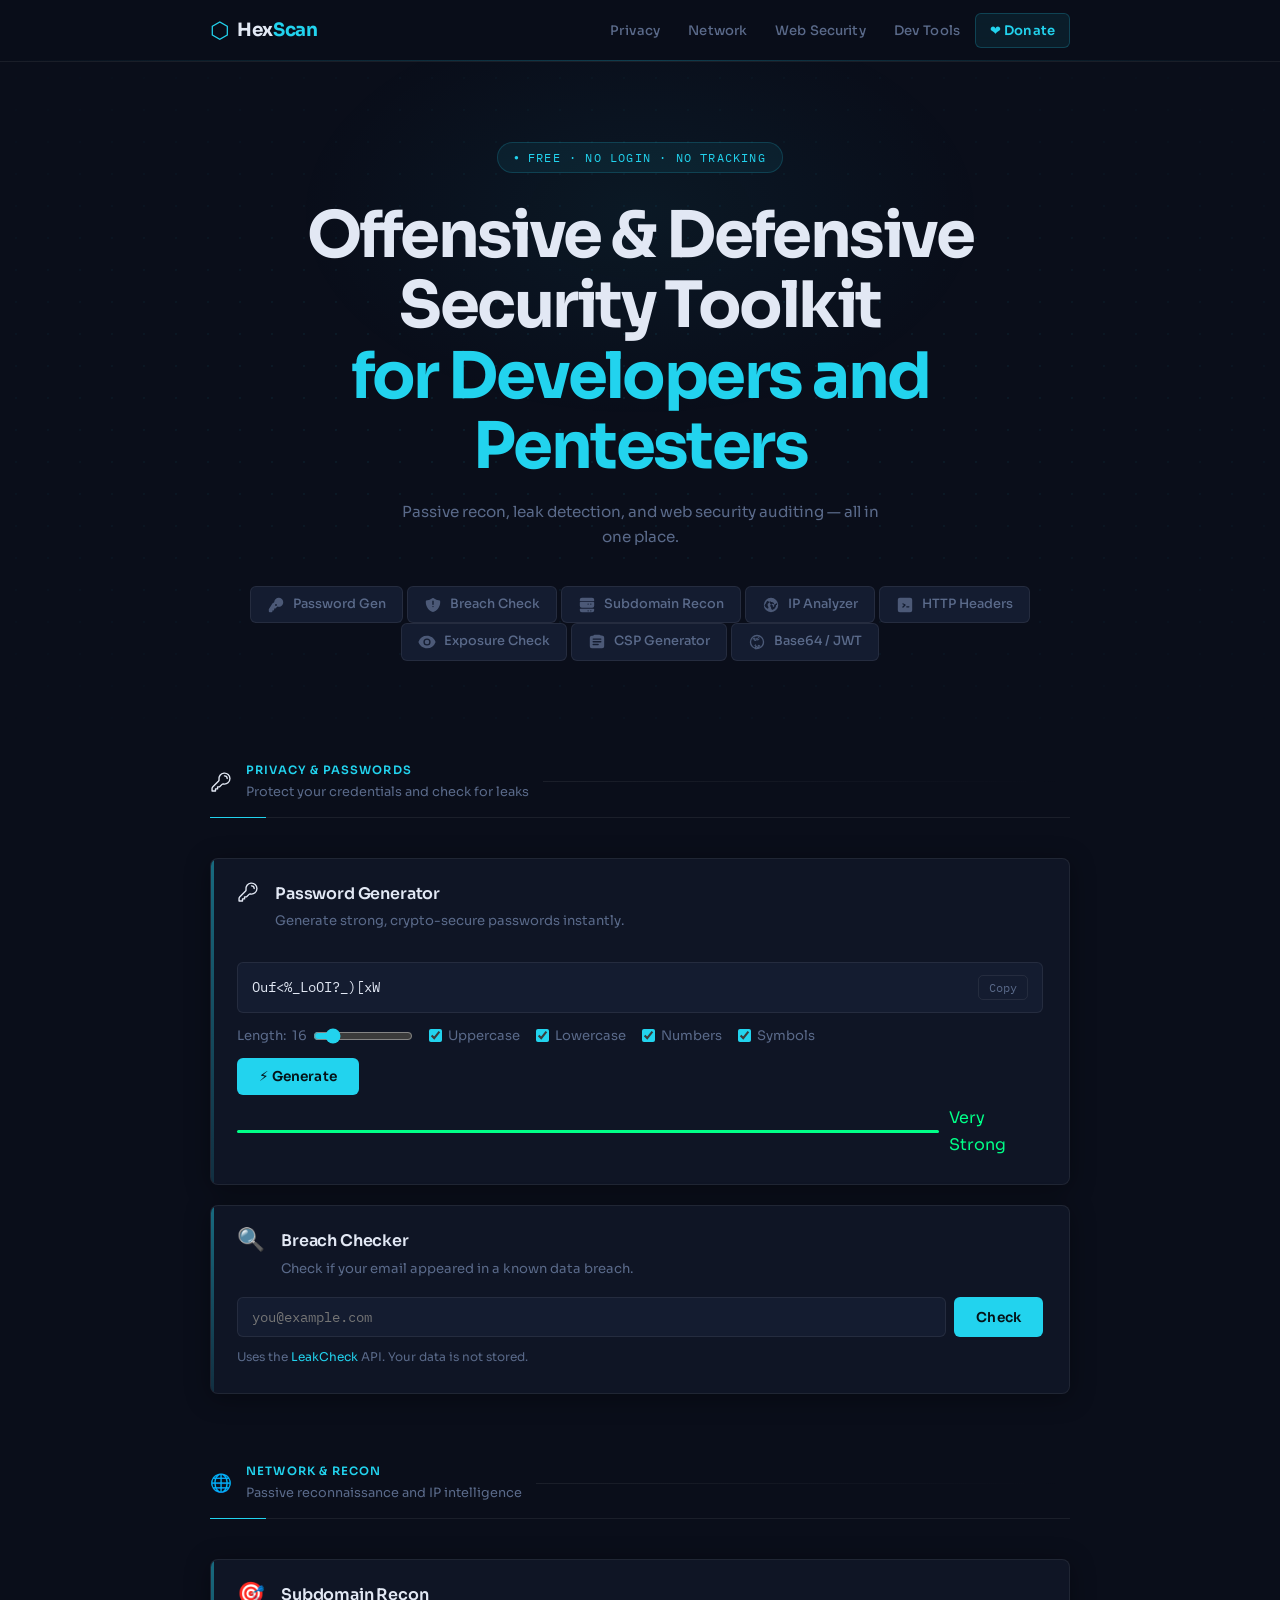
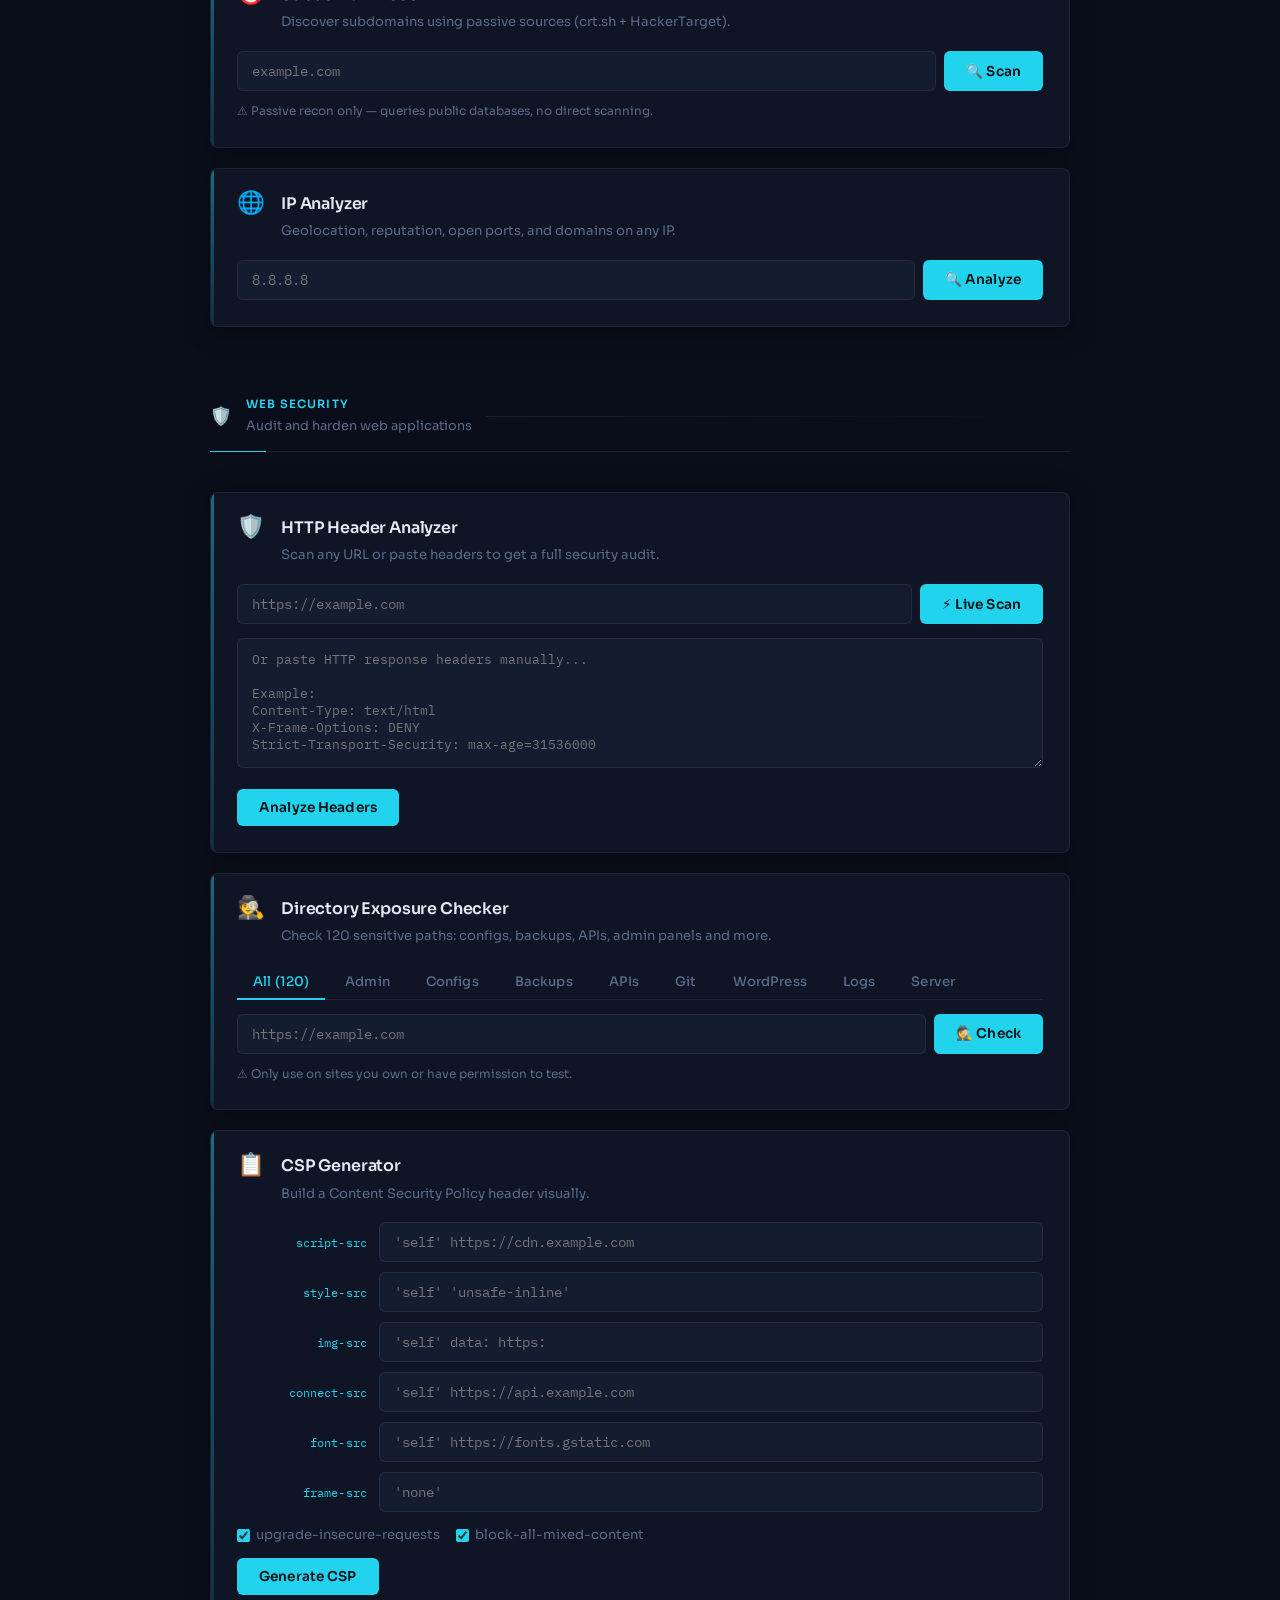
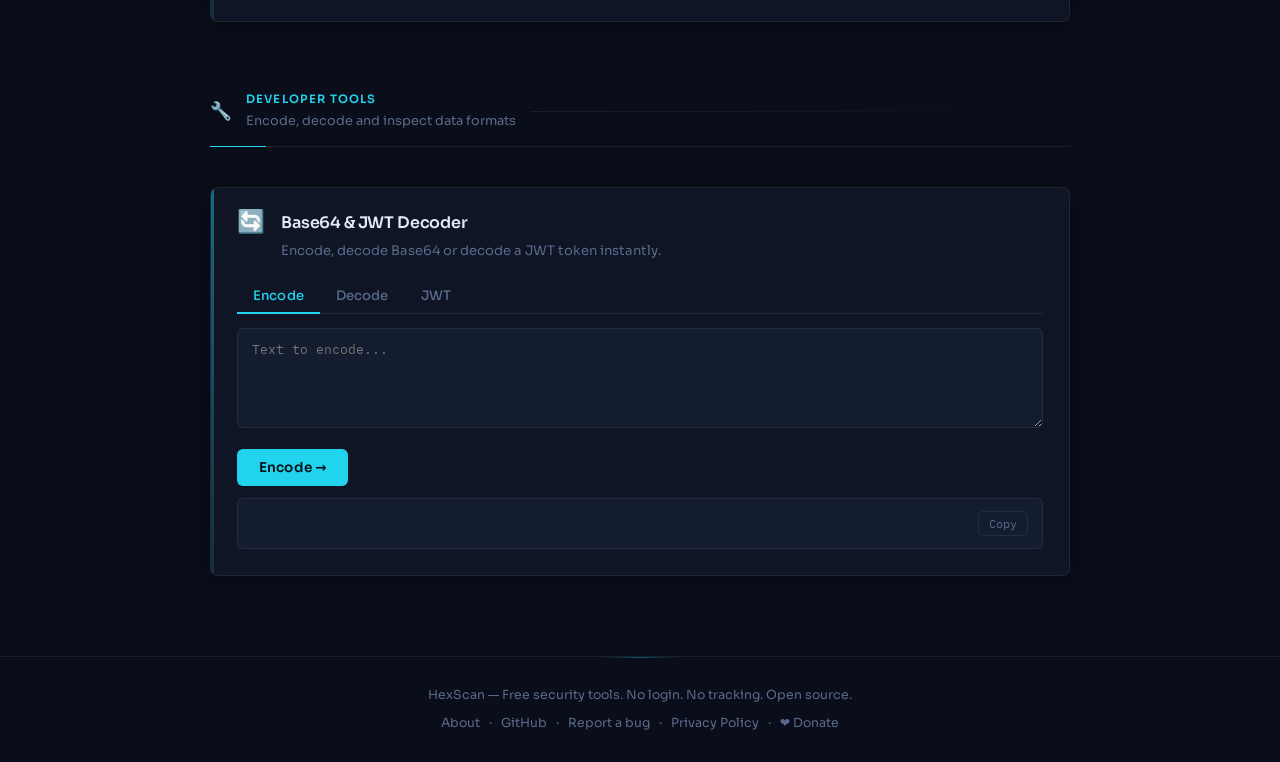
==== commit 973d2100: "Update index.html" ====
--- a/index.html
+++ b/index.html
@@ -59,10 +59,10 @@
     <nav class="nav">
       <!-- CAMBIO: href reales + data-tool-slug para que el router intercepte el click -->
       <!-- Las categorías siguen siendo anchors normales (no son tools individuales) -->
-      <a href="/privacy">Privacy</a>
-      <a href="/network">Network</a>
-      <a href="/websec">Web Security</a>
-      <a href="/devtools">Dev Tools</a>
+      <a href="/#privacy">Privacy</a>
+      <a href="/#network">Network</a>
+      <a href="/#websec">Web Security</a>
+      <a href="/#devtools">Dev Tools</a>
       <a href="https://www.paypal.com/paypalme/imperius06" target="_blank" class="nav-donate">❤️ Donate</a>
     </nav>
   </div>
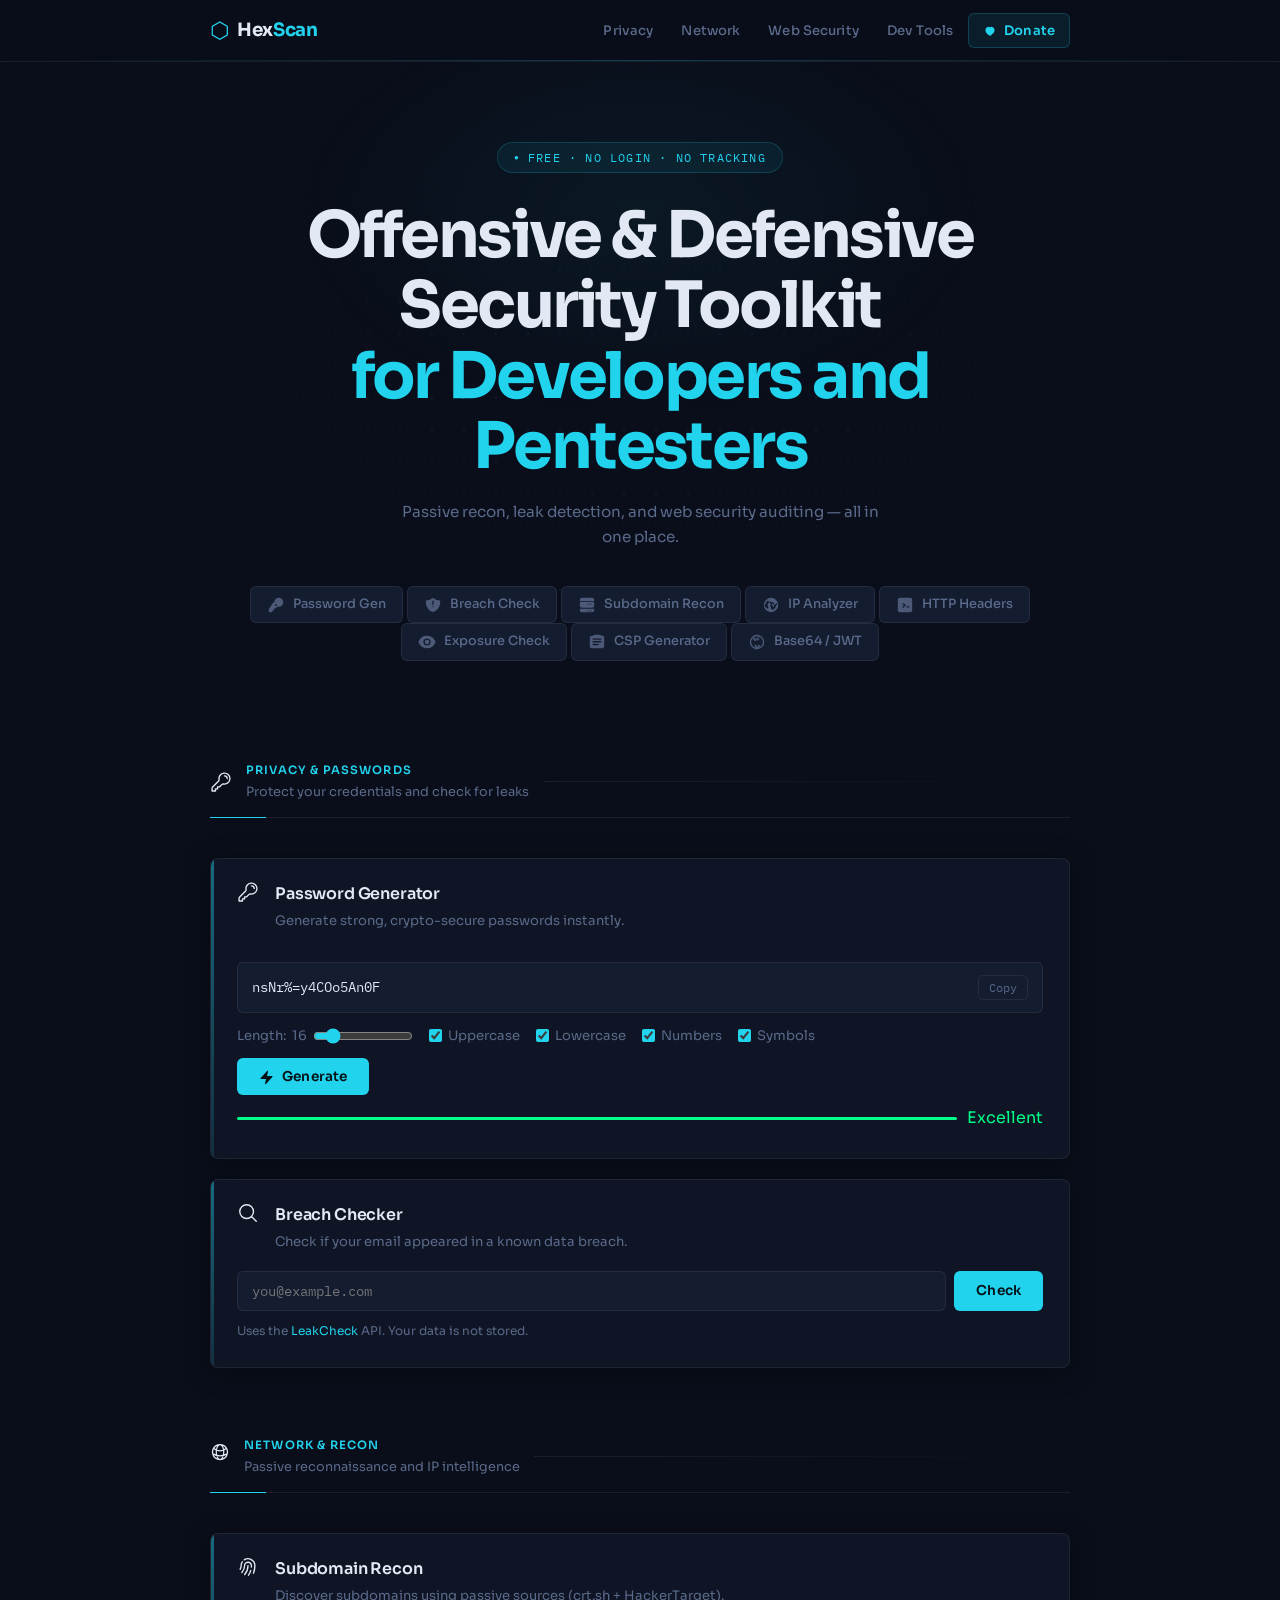
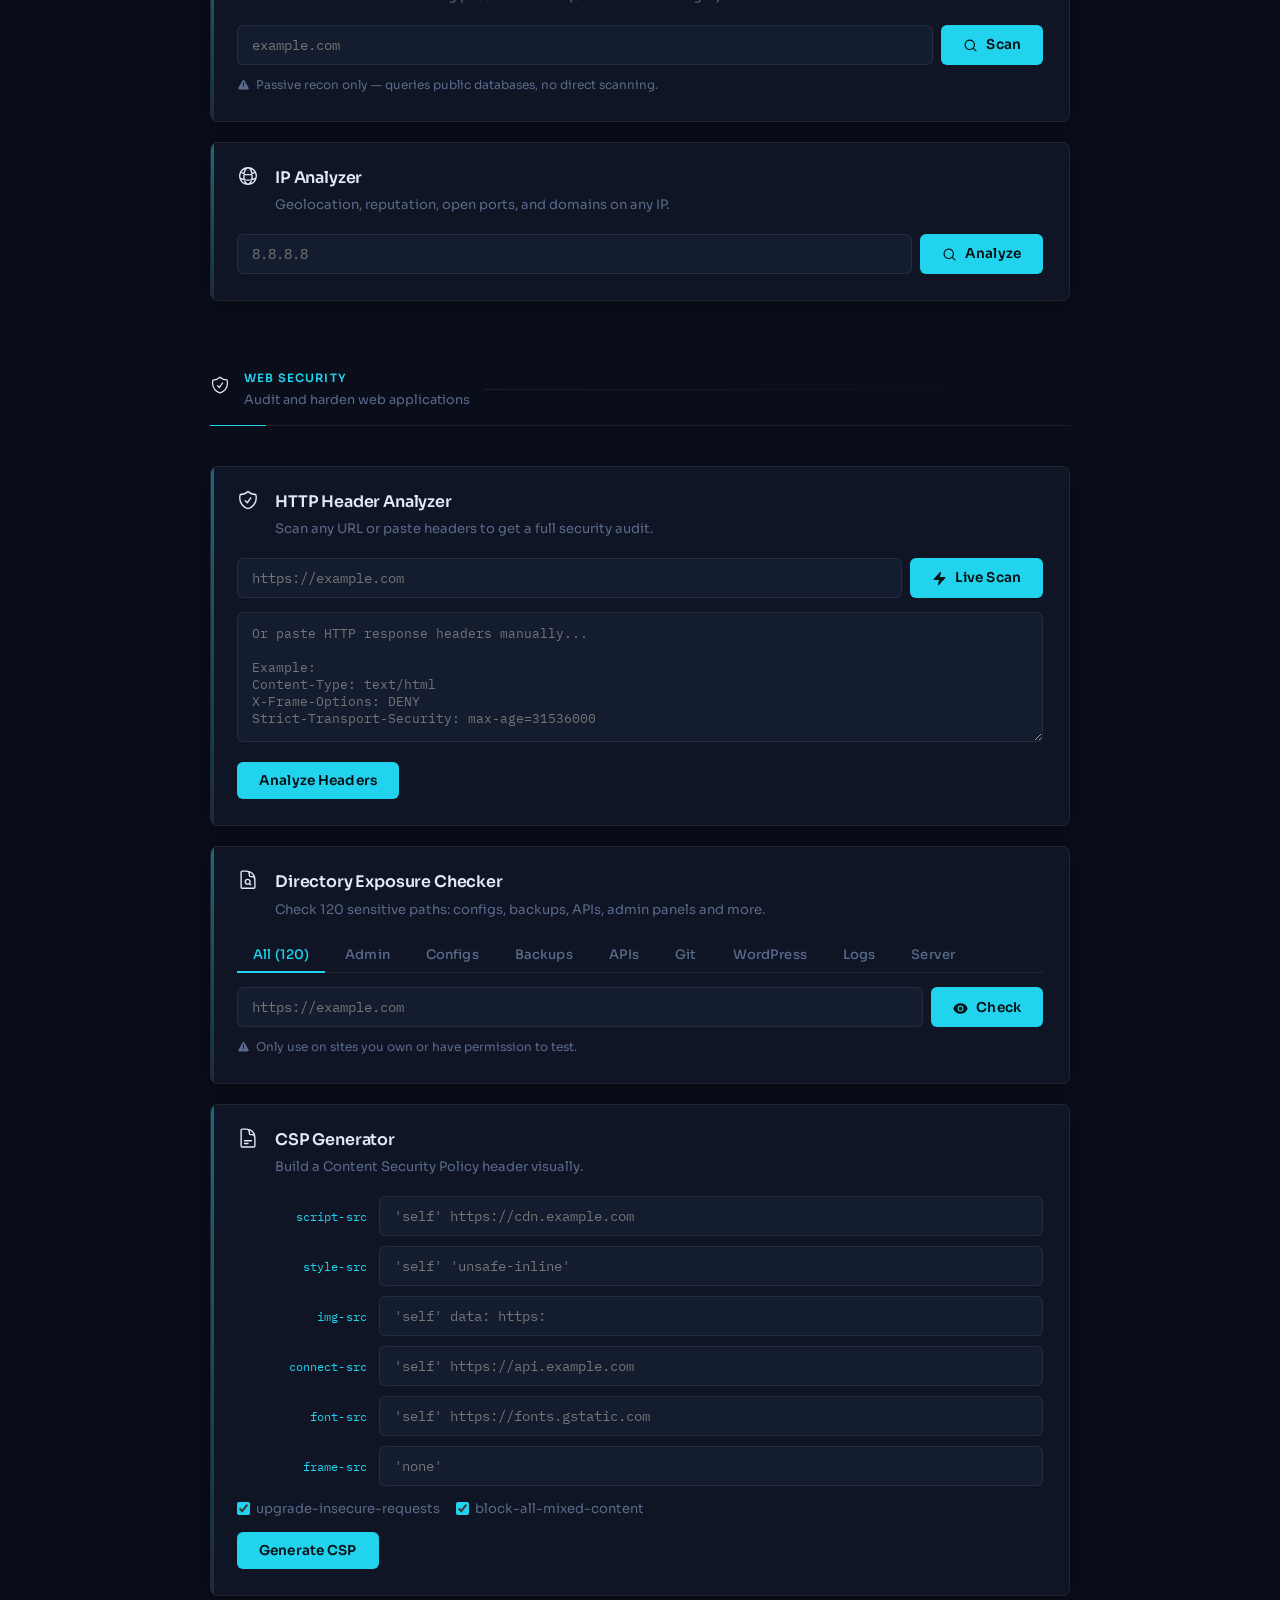
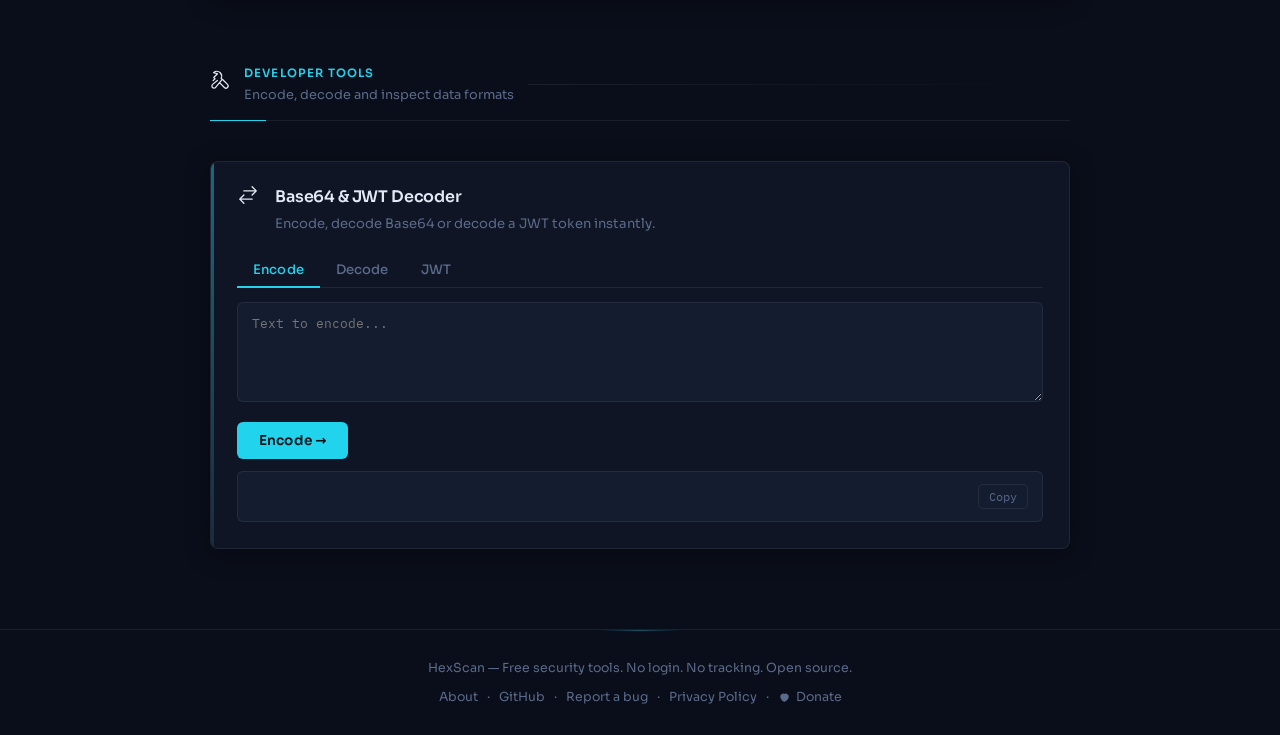
==== commit 1c17a326: "Update index.html" ====
--- a/index.html
+++ b/index.html
@@ -57,13 +57,17 @@
       </a>
     </div>
     <nav class="nav">
-      <!-- CAMBIO: href reales + data-tool-slug para que el router intercepte el click -->
-      <!-- Las categorías siguen siendo anchors normales (no son tools individuales) -->
       <a href="/#privacy">Privacy</a>
       <a href="/#network">Network</a>
       <a href="/#websec">Web Security</a>
       <a href="/#devtools">Dev Tools</a>
-      <a href="https://www.paypal.com/paypalme/imperius06" target="_blank" class="nav-donate">❤️ Donate</a>
+      <!-- Donate: heart icon -->
+      <a href="https://www.paypal.com/paypalme/imperius06" target="_blank" class="nav-donate">
+        <svg xmlns="http://www.w3.org/2000/svg" viewBox="0 0 20 20" fill="currentColor" style="width:14px;height:14px;vertical-align:middle;margin-right:4px">
+          <path d="m9.653 16.915-.005-.003-.019-.01a20.759 20.759 0 0 1-1.162-.682 22.045 22.045 0 0 1-2.582-2.181C4.736 12.548 3.5 10.805 3.5 8.5a4.5 4.5 0 0 1 5.979-4.258.75.75 0 0 0 1.042 0A4.5 4.5 0 0 1 16.5 8.5c0 2.305-1.236 4.048-2.385 5.239a22.044 22.044 0 0 1-2.582 2.18 20.757 20.757 0 0 1-1.181.693l-.019.01-.005.003h-.001a.75.75 0 0 1-.694 0l-.001-.001Z" />
+        </svg>
+        Donate
+      </a>
     </nav>
   </div>
 </header>
@@ -144,13 +148,12 @@
 <main class="container tools-container">
 
  <!-- CATEGORY 1 — PRIVACY & PASSWORDS -->
-
   <div class="category-header" id="privacy">
      <span class="tool-icon">
-  <svg xmlns="http://www.w3.org/2000/svg" fill="none" viewBox="0 0 24 24" stroke-width="1.5" stroke="currentColor" class="icon-key">
-    <path stroke-linecap="round" stroke-linejoin="round" d="M15.75 5.25a3 3 0 0 1 3 3m3 0a6 6 0 0 1-7.029 5.912c-.563-.097-1.159.026-1.563.43L10.5 17.25H8.25v2.25H6v2.25H2.25v-2.818c0-.597.237-1.17.659-1.591l6.499-6.499c.404-.404.527-1 .43-1.563A6 6 0 1 1 21.75 8.25Z" />
-  </svg>
-</span>
+      <svg xmlns="http://www.w3.org/2000/svg" fill="none" viewBox="0 0 24 24" stroke-width="1.5" stroke="currentColor" class="icon-key">
+        <path stroke-linecap="round" stroke-linejoin="round" d="M15.75 5.25a3 3 0 0 1 3 3m3 0a6 6 0 0 1-7.029 5.912c-.563-.097-1.159.026-1.563.43L10.5 17.25H8.25v2.25H6v2.25H2.25v-2.818c0-.597.237-1.17.659-1.591l6.499-6.499c.404-.404.527-1 .43-1.563A6 6 0 1 1 21.75 8.25Z" />
+      </svg>
+    </span>
     <div>
       <div class="category-title">Privacy & Passwords</div>
       <div class="category-desc">Protect your credentials and check for leaks</div>
@@ -163,10 +166,10 @@
   <section class="tool-card" id="password">
     <div class="tool-header">
       <span class="tool-icon">
-  <svg xmlns="http://www.w3.org/2000/svg" fill="none" viewBox="0 0 24 24" stroke-width="1.5" stroke="currentColor" class="icon-key">
-    <path stroke-linecap="round" stroke-linejoin="round" d="M15.75 5.25a3 3 0 0 1 3 3m3 0a6 6 0 0 1-7.029 5.912c-.563-.097-1.159.026-1.563.43L10.5 17.25H8.25v2.25H6v2.25H2.25v-2.818c0-.597.237-1.17.659-1.591l6.499-6.499c.404-.404.527-1 .43-1.563A6 6 0 1 1 21.75 8.25Z" />
-  </svg>
-</span>
+        <svg xmlns="http://www.w3.org/2000/svg" fill="none" viewBox="0 0 24 24" stroke-width="1.5" stroke="currentColor" class="icon-key">
+          <path stroke-linecap="round" stroke-linejoin="round" d="M15.75 5.25a3 3 0 0 1 3 3m3 0a6 6 0 0 1-7.029 5.912c-.563-.097-1.159.026-1.563.43L10.5 17.25H8.25v2.25H6v2.25H2.25v-2.818c0-.597.237-1.17.659-1.591l6.499-6.499c.404-.404.527-1 .43-1.563A6 6 0 1 1 21.75 8.25Z" />
+        </svg>
+      </span>
       <div>
         <h2 class="tool-title">Password Generator</h2>
         <p class="tool-desc">Generate strong, crypto-secure passwords instantly.</p>
@@ -187,7 +190,13 @@
         <label><input type="checkbox" id="pw-numbers" checked /> Numbers</label>
         <label><input type="checkbox" id="pw-symbols" checked /> Symbols</label>
       </div>
-      <button class="btn-primary" onclick="generatePassword()">⚡ Generate</button>
+      <!-- Generate: bolt/lightning icon -->
+      <button class="btn-primary" onclick="generatePassword()">
+        <svg xmlns="http://www.w3.org/2000/svg" viewBox="0 0 20 20" fill="currentColor" style="width:15px;height:15px;vertical-align:middle;margin-right:5px">
+          <path d="M11.983 1.907a.75.75 0 0 0-1.292-.657l-8.5 9.5A.75.75 0 0 0 2.75 12h6.572l-1.305 6.093a.75.75 0 0 0 1.292.657l8.5-9.5A.75.75 0 0 0 17.25 8h-6.572l1.305-6.093Z" />
+        </svg>
+        Generate
+      </button>
       <div id="pw-strength" class="strength-bar-wrap" style="display:none">
         <div id="pw-strength-bar" class="strength-bar"></div>
         <span id="pw-strength-label"></span>
@@ -198,7 +207,12 @@
   <!-- TOOL 2: BREACH CHECKER -->
   <section class="tool-card" id="breach">
     <div class="tool-header">
-      <span class="tool-icon">🔍</span>
+      <!-- Breach: magnifying glass icon -->
+      <span class="tool-icon">
+        <svg xmlns="http://www.w3.org/2000/svg" viewBox="0 0 24 24" fill="none" stroke-width="1.5" stroke="currentColor" style="width:22px;height:22px">
+          <path stroke-linecap="round" stroke-linejoin="round" d="m21 21-5.197-5.197m0 0A7.5 7.5 0 1 0 5.196 15.803a7.5 7.5 0 0 0 10.607 0Z" />
+        </svg>
+      </span>
       <div>
         <h2 class="tool-title">Breach Checker</h2>
         <p class="tool-desc">Check if your email appeared in a known data breach.</p>
@@ -216,7 +230,12 @@
 
   <!-- CATEGORY 2 — NETWORK & RECON -->
   <div class="category-header" id="network">
-    <span class="category-icon">🌐</span>
+    <!-- Globe icon -->
+    <span class="category-icon">
+      <svg xmlns="http://www.w3.org/2000/svg" viewBox="0 0 24 24" fill="none" stroke-width="1.5" stroke="currentColor" style="width:20px;height:20px">
+        <path stroke-linecap="round" stroke-linejoin="round" d="M12 21a9.004 9.004 0 0 0 8.716-6.747M12 21a9.004 9.004 0 0 1-8.716-6.747M12 21c2.485 0 4.5-4.03 4.5-9S14.485 3 12 3m0 18c-2.485 0-4.5-4.03-4.5-9S9.515 3 12 3m0 0a8.997 8.997 0 0 1 7.843 4.582M12 3a8.997 8.997 0 0 0-7.843 4.582m15.686 0A11.953 11.953 0 0 1 12 10.5c-2.998 0-5.74-1.1-7.843-2.918m15.686 0A8.959 8.959 0 0 1 21 12c0 .778-.099 1.533-.284 2.253m0 0A17.919 17.919 0 0 1 12 16.5a17.919 17.919 0 0 1-8.716-2.247m0 0A9.015 9.015 0 0 1 3 12c0-1.605.42-3.113 1.157-4.418" />
+      </svg>
+    </span>
     <div>
       <div class="category-title">Network & Recon</div>
       <div class="category-desc">Passive reconnaissance and IP intelligence</div>
@@ -227,7 +246,12 @@
   <!-- TOOL 6: SUBDOMAIN RECON -->
   <section class="tool-card" id="subdomains">
     <div class="tool-header">
-      <span class="tool-icon">🎯</span>
+      <!-- Target/crosshair icon -->
+      <span class="tool-icon">
+        <svg xmlns="http://www.w3.org/2000/svg" viewBox="0 0 24 24" fill="none" stroke-width="1.5" stroke="currentColor" style="width:22px;height:22px">
+          <path stroke-linecap="round" stroke-linejoin="round" d="M7.864 4.243A7.5 7.5 0 0 1 19.5 10.5c0 2.92-.556 5.709-1.568 8.268M5.742 6.364A7.465 7.465 0 0 0 4.5 10.5a7.464 7.464 0 0 1-1.15 3.993m1.989 3.559A11.209 11.209 0 0 0 8.25 10.5a3.75 3.75 0 1 1 7.5 0c0 .527-.021 1.049-.064 1.565M12 10.5a14.94 14.94 0 0 1-3.6 9.75m6.633-4.596a18.666 18.666 0 0 1-2.485 5.33" />
+        </svg>
+      </span>
       <div>
         <h2 class="tool-title">Subdomain Recon</h2>
         <p class="tool-desc">Discover subdomains using passive sources (crt.sh + HackerTarget).</p>
@@ -236,9 +260,21 @@
     <div class="tool-body">
       <div class="input-row">
         <input type="text" id="sub-domain" class="text-input" placeholder="example.com" />
-        <button class="btn-primary" style="margin-top:0" onclick="scanSubdomains()">🔍 Scan</button>
-      </div>
-      <p class="tool-note">⚠️ Passive recon only — queries public databases, no direct scanning.</p>
+        <!-- Scan: magnifying glass -->
+        <button class="btn-primary" style="margin-top:0" onclick="scanSubdomains()">
+          <svg xmlns="http://www.w3.org/2000/svg" viewBox="0 0 20 20" fill="currentColor" style="width:15px;height:15px;vertical-align:middle;margin-right:5px">
+            <path d="M9 3.5a5.5 5.5 0 1 0 0 11 5.5 5.5 0 0 0 0-11ZM2 9a7 7 0 1 1 12.452 4.391l3.328 3.329a.75.75 0 1 1-1.06 1.06l-3.329-3.328A7 7 0 0 1 2 9Z" />
+          </svg>
+          Scan
+        </button>
+      </div>
+      <!-- Warning: exclamation triangle -->
+      <p class="tool-note">
+        <svg xmlns="http://www.w3.org/2000/svg" viewBox="0 0 20 20" fill="currentColor" style="width:13px;height:13px;vertical-align:middle;margin-right:3px">
+          <path fill-rule="evenodd" d="M8.485 2.495c.673-1.167 2.357-1.167 3.03 0l6.28 10.875c.673 1.167-.17 2.625-1.516 2.625H3.72c-1.347 0-2.189-1.458-1.515-2.625L8.485 2.495ZM10 5a.75.75 0 0 1 .75.75v3.5a.75.75 0 0 1-1.5 0v-3.5A.75.75 0 0 1 10 5Zm0 7a1 1 0 1 1 0-2 1 1 0 0 1 0 2Z" clip-rule="evenodd" />
+        </svg>
+        Passive recon only — queries public databases, no direct scanning.
+      </p>
       <div id="sub-result" class="result-list hidden"></div>
     </div>
   </section>
@@ -246,7 +282,12 @@
   <!-- TOOL 8: IP ANALYZER -->
   <section class="tool-card" id="ipanalyzer">
     <div class="tool-header">
-      <span class="tool-icon">🌐</span>
+      <!-- Globe/network icon -->
+      <span class="tool-icon">
+        <svg xmlns="http://www.w3.org/2000/svg" viewBox="0 0 24 24" fill="none" stroke-width="1.5" stroke="currentColor" style="width:22px;height:22px">
+          <path stroke-linecap="round" stroke-linejoin="round" d="M12 21a9.004 9.004 0 0 0 8.716-6.747M12 21a9.004 9.004 0 0 1-8.716-6.747M12 21c2.485 0 4.5-4.03 4.5-9S14.485 3 12 3m0 18c-2.485 0-4.5-4.03-4.5-9S9.515 3 12 3m0 0a8.997 8.997 0 0 1 7.843 4.582M12 3a8.997 8.997 0 0 0-7.843 4.582m15.686 0A11.953 11.953 0 0 1 12 10.5c-2.998 0-5.74-1.1-7.843-2.918m15.686 0A8.959 8.959 0 0 1 21 12c0 .778-.099 1.533-.284 2.253m0 0A17.919 17.919 0 0 1 12 16.5a17.919 17.919 0 0 1-8.716-2.247m0 0A9.015 9.015 0 0 1 3 12c0-1.605.42-3.113 1.157-4.418" />
+        </svg>
+      </span>
       <div>
         <h2 class="tool-title">IP Analyzer</h2>
         <p class="tool-desc">Geolocation, reputation, open ports, and domains on any IP.</p>
@@ -255,7 +296,12 @@
     <div class="tool-body">
       <div class="input-row">
         <input type="text" id="ip-input" class="text-input" placeholder="8.8.8.8" />
-        <button class="btn-primary" style="margin-top:0" onclick="analyzeIP()">🔍 Analyze</button>
+        <button class="btn-primary" style="margin-top:0" onclick="analyzeIP()">
+          <svg xmlns="http://www.w3.org/2000/svg" viewBox="0 0 20 20" fill="currentColor" style="width:15px;height:15px;vertical-align:middle;margin-right:5px">
+            <path d="M9 3.5a5.5 5.5 0 1 0 0 11 5.5 5.5 0 0 0 0-11ZM2 9a7 7 0 1 1 12.452 4.391l3.328 3.329a.75.75 0 1 1-1.06 1.06l-3.329-3.328A7 7 0 0 1 2 9Z" />
+          </svg>
+          Analyze
+        </button>
       </div>
       <div id="ip-result" class="result-list hidden"></div>
     </div>
@@ -263,7 +309,12 @@
 
   <!-- CATEGORY 3 — WEB SECURITY -->
   <div class="category-header" id="websec">
-    <span class="category-icon">🛡️</span>
+    <!-- Shield icon -->
+    <span class="category-icon">
+      <svg xmlns="http://www.w3.org/2000/svg" viewBox="0 0 24 24" fill="none" stroke-width="1.5" stroke="currentColor" style="width:20px;height:20px">
+        <path stroke-linecap="round" stroke-linejoin="round" d="M9 12.75 11.25 15 15 9.75m-3-7.036A11.959 11.959 0 0 1 3.598 6 11.99 11.99 0 0 0 3 9.749c0 5.592 3.824 10.29 9 11.623 5.176-1.332 9-6.03 9-11.622 0-1.31-.21-2.571-.598-3.751h-.152c-3.196 0-6.1-1.248-8.25-3.285Z" />
+      </svg>
+    </span>
     <div>
       <div class="category-title">Web Security</div>
       <div class="category-desc">Audit and harden web applications</div>
@@ -274,7 +325,12 @@
   <!-- TOOL 4: HTTP HEADER ANALYZER -->
   <section class="tool-card" id="headers">
     <div class="tool-header">
-      <span class="tool-icon">🛡️</span>
+      <!-- Shield check icon -->
+      <span class="tool-icon">
+        <svg xmlns="http://www.w3.org/2000/svg" viewBox="0 0 24 24" fill="none" stroke-width="1.5" stroke="currentColor" style="width:22px;height:22px">
+          <path stroke-linecap="round" stroke-linejoin="round" d="M9 12.75 11.25 15 15 9.75m-3-7.036A11.959 11.959 0 0 1 3.598 6 11.99 11.99 0 0 0 3 9.749c0 5.592 3.824 10.29 9 11.623 5.176-1.332 9-6.03 9-11.622 0-1.31-.21-2.571-.598-3.751h-.152c-3.196 0-6.1-1.248-8.25-3.285Z" />
+        </svg>
+      </span>
       <div>
         <h2 class="tool-title">HTTP Header Analyzer</h2>
         <p class="tool-desc">Scan any URL or paste headers to get a full security audit.</p>
@@ -283,7 +339,13 @@
     <div class="tool-body">
       <div class="input-row" style="margin-bottom:14px">
         <input type="text" id="scan-url" class="text-input" placeholder="https://example.com" />
-        <button class="btn-primary" style="margin-top:0" onclick="scanURL()">⚡ Live Scan</button>
+        <!-- Live Scan: bolt icon -->
+        <button class="btn-primary" style="margin-top:0" onclick="scanURL()">
+          <svg xmlns="http://www.w3.org/2000/svg" viewBox="0 0 20 20" fill="currentColor" style="width:15px;height:15px;vertical-align:middle;margin-right:5px">
+            <path d="M11.983 1.907a.75.75 0 0 0-1.292-.657l-8.5 9.5A.75.75 0 0 0 2.75 12h6.572l-1.305 6.093a.75.75 0 0 0 1.292.657l8.5-9.5A.75.75 0 0 0 17.25 8h-6.572l1.305-6.093Z" />
+          </svg>
+          Live Scan
+        </button>
       </div>
       <textarea id="headers-input" class="textarea tall" placeholder="Or paste HTTP response headers manually...
 
@@ -299,7 +361,12 @@
   <!-- TOOL 7: DIRECTORY EXPOSURE CHECKER -->
   <section class="tool-card" id="exposure">
     <div class="tool-header">
-      <span class="tool-icon">🕵️</span>
+      <!-- Magnifying glass with document icon -->
+      <span class="tool-icon">
+        <svg xmlns="http://www.w3.org/2000/svg" viewBox="0 0 24 24" fill="none" stroke-width="1.5" stroke="currentColor" style="width:22px;height:22px">
+          <path stroke-linecap="round" stroke-linejoin="round" d="M19.5 14.25v-2.625a3.375 3.375 0 0 0-3.375-3.375h-1.5A1.125 1.125 0 0 1 13.5 7.125v-1.5a3.375 3.375 0 0 0-3.375-3.375H8.25m5.231 13.481L15 17.25m-4.5-15H5.625c-.621 0-1.125.504-1.125 1.125v16.5c0 .621.504 1.125 1.125 1.125h12.75c.621 0 1.125-.504 1.125-1.125V11.25a9 9 0 0 0-9-9Zm3.75 11.625a2.625 2.625 0 1 1-5.25 0 2.625 2.625 0 0 1 5.25 0Z" />
+        </svg>
+      </span>
       <div>
         <h2 class="tool-title">Directory Exposure Checker</h2>
         <p class="tool-desc">Check 120 sensitive paths: configs, backups, APIs, admin panels and more.</p>
@@ -319,9 +386,22 @@
       </div>
       <div class="input-row" style="margin-top:14px">
         <input type="text" id="exposure-url" class="text-input" placeholder="https://example.com" />
-        <button class="btn-primary" style="margin-top:0" onclick="checkExposure()">🕵️ Check</button>
-      </div>
-      <p class="tool-note">⚠️ Only use on sites you own or have permission to test.</p>
+        <!-- Check: eye icon -->
+        <button class="btn-primary" style="margin-top:0" onclick="checkExposure()">
+          <svg xmlns="http://www.w3.org/2000/svg" viewBox="0 0 20 20" fill="currentColor" style="width:15px;height:15px;vertical-align:middle;margin-right:5px">
+            <path d="M10 12.5a2.5 2.5 0 1 0 0-5 2.5 2.5 0 0 0 0 5Z" />
+            <path fill-rule="evenodd" d="M.664 10.59a1.651 1.651 0 0 1 0-1.186A10.004 10.004 0 0 1 10 3c4.257 0 7.893 2.66 9.336 6.41.147.381.146.804 0 1.186A10.004 10.004 0 0 1 10 17c-4.257 0-7.893-2.66-9.336-6.41ZM14 10a4 4 0 1 1-8 0 4 4 0 0 1 8 0Z" clip-rule="evenodd" />
+          </svg>
+          Check
+        </button>
+      </div>
+      <!-- Warning -->
+      <p class="tool-note">
+        <svg xmlns="http://www.w3.org/2000/svg" viewBox="0 0 20 20" fill="currentColor" style="width:13px;height:13px;vertical-align:middle;margin-right:3px">
+          <path fill-rule="evenodd" d="M8.485 2.495c.673-1.167 2.357-1.167 3.03 0l6.28 10.875c.673 1.167-.17 2.625-1.516 2.625H3.72c-1.347 0-2.189-1.458-1.515-2.625L8.485 2.495ZM10 5a.75.75 0 0 1 .75.75v3.5a.75.75 0 0 1-1.5 0v-3.5A.75.75 0 0 1 10 5Zm0 7a1 1 0 1 1 0-2 1 1 0 0 1 0 2Z" clip-rule="evenodd" />
+        </svg>
+        Only use on sites you own or have permission to test.
+      </p>
       <div id="exposure-result" class="result-list hidden"></div>
     </div>
   </section>
@@ -329,7 +409,12 @@
   <!-- TOOL 5: CSP GENERATOR -->
   <section class="tool-card" id="csp">
     <div class="tool-header">
-      <span class="tool-icon">📋</span>
+      <!-- Document text icon -->
+      <span class="tool-icon">
+        <svg xmlns="http://www.w3.org/2000/svg" viewBox="0 0 24 24" fill="none" stroke-width="1.5" stroke="currentColor" style="width:22px;height:22px">
+          <path stroke-linecap="round" stroke-linejoin="round" d="M19.5 14.25v-2.625a3.375 3.375 0 0 0-3.375-3.375h-1.5A1.125 1.125 0 0 1 13.5 7.125v-1.5a3.375 3.375 0 0 0-3.375-3.375H8.25m0 12.75h7.5m-7.5 3H12M10.5 2.25H5.625c-.621 0-1.125.504-1.125 1.125v17.25c0 .621.504 1.125 1.125 1.125h12.75c.621 0 1.125-.504 1.125-1.125V11.25a9 9 0 0 0-9-9Z" />
+        </svg>
+      </span>
       <div>
         <h2 class="tool-title">CSP Generator</h2>
         <p class="tool-desc">Build a Content Security Policy header visually.</p>
@@ -376,7 +461,12 @@
 
   <!-- CATEGORY 4 — DEVELOPER TOOLS -->
   <div class="category-header" id="devtools">
-    <span class="category-icon">🔧</span>
+    <!-- Wrench/screwdriver icon -->
+    <span class="category-icon">
+      <svg xmlns="http://www.w3.org/2000/svg" viewBox="0 0 24 24" fill="none" stroke-width="1.5" stroke="currentColor" style="width:20px;height:20px">
+        <path stroke-linecap="round" stroke-linejoin="round" d="M11.42 15.17 17.25 21A2.652 2.652 0 0 0 21 17.25l-5.877-5.877M11.42 15.17l2.496-3.03c.317-.384.74-.626 1.208-.766M11.42 15.17l-4.655 5.653a2.548 2.548 0 1 1-3.586-3.586l5.654-4.654m5.171-1.989-.614-.614a6 6 0 0 0-1.08-6.688 6 6 0 0 0-8.04-.121L9 4.5 4.5 9l1.5 1.5-2.25 2.25" />
+      </svg>
+    </span>
     <div>
       <div class="category-title">Developer Tools</div>
       <div class="category-desc">Encode, decode and inspect data formats</div>
@@ -387,7 +477,12 @@
   <!-- TOOL 3: BASE64 & JWT -->
   <section class="tool-card" id="base64">
     <div class="tool-header">
-      <span class="tool-icon">🔄</span>
+      <!-- Arrows right-left icon -->
+      <span class="tool-icon">
+        <svg xmlns="http://www.w3.org/2000/svg" viewBox="0 0 24 24" fill="none" stroke-width="1.5" stroke="currentColor" style="width:22px;height:22px">
+          <path stroke-linecap="round" stroke-linejoin="round" d="M7.5 21 3 16.5m0 0L7.5 12M3 16.5h13.5m0-13.5L21 7.5m0 0L16.5 12M21 7.5H7.5" />
+        </svg>
+      </span>
       <div>
         <h2 class="tool-title">Base64 &amp; JWT Decoder</h2>
         <p class="tool-desc">Encode, decode Base64 or decode a JWT token instantly.</p>
@@ -434,7 +529,12 @@
       <a href="https://github.com/imperius06/hexscan">GitHub</a> ·
       <a href="mailto:draeneills@gmail.com">Report a bug</a> ·
       <a href="https://hexscan-tools.vercel.app/privacy.html">Privacy Policy</a> ·
-      <a href="https://www.paypal.com/paypalme/imperius06" target="_blank">❤️ Donate</a>
+      <a href="https://www.paypal.com/paypalme/imperius06" target="_blank">
+        <svg xmlns="http://www.w3.org/2000/svg" viewBox="0 0 20 20" fill="currentColor" style="width:13px;height:13px;vertical-align:middle;margin-right:2px">
+          <path d="m9.653 16.915-.005-.003-.019-.01a20.759 20.759 0 0 1-1.162-.682 22.045 22.045 0 0 1-2.582-2.181C4.736 12.548 3.5 10.805 3.5 8.5a4.5 4.5 0 0 1 5.979-4.258.75.75 0 0 0 1.042 0A4.5 4.5 0 0 1 16.5 8.5c0 2.305-1.236 4.048-2.385 5.239a22.044 22.044 0 0 1-2.582 2.18 20.757 20.757 0 0 1-1.181.693l-.019.01-.005.003h-.001a.75.75 0 0 1-.694 0l-.001-.001Z" />
+        </svg>
+        Donate
+      </a>
     </p>
   </div>
 </footer>
@@ -461,6 +561,4 @@
 </script>
 
 </body>
-
-
 </html>
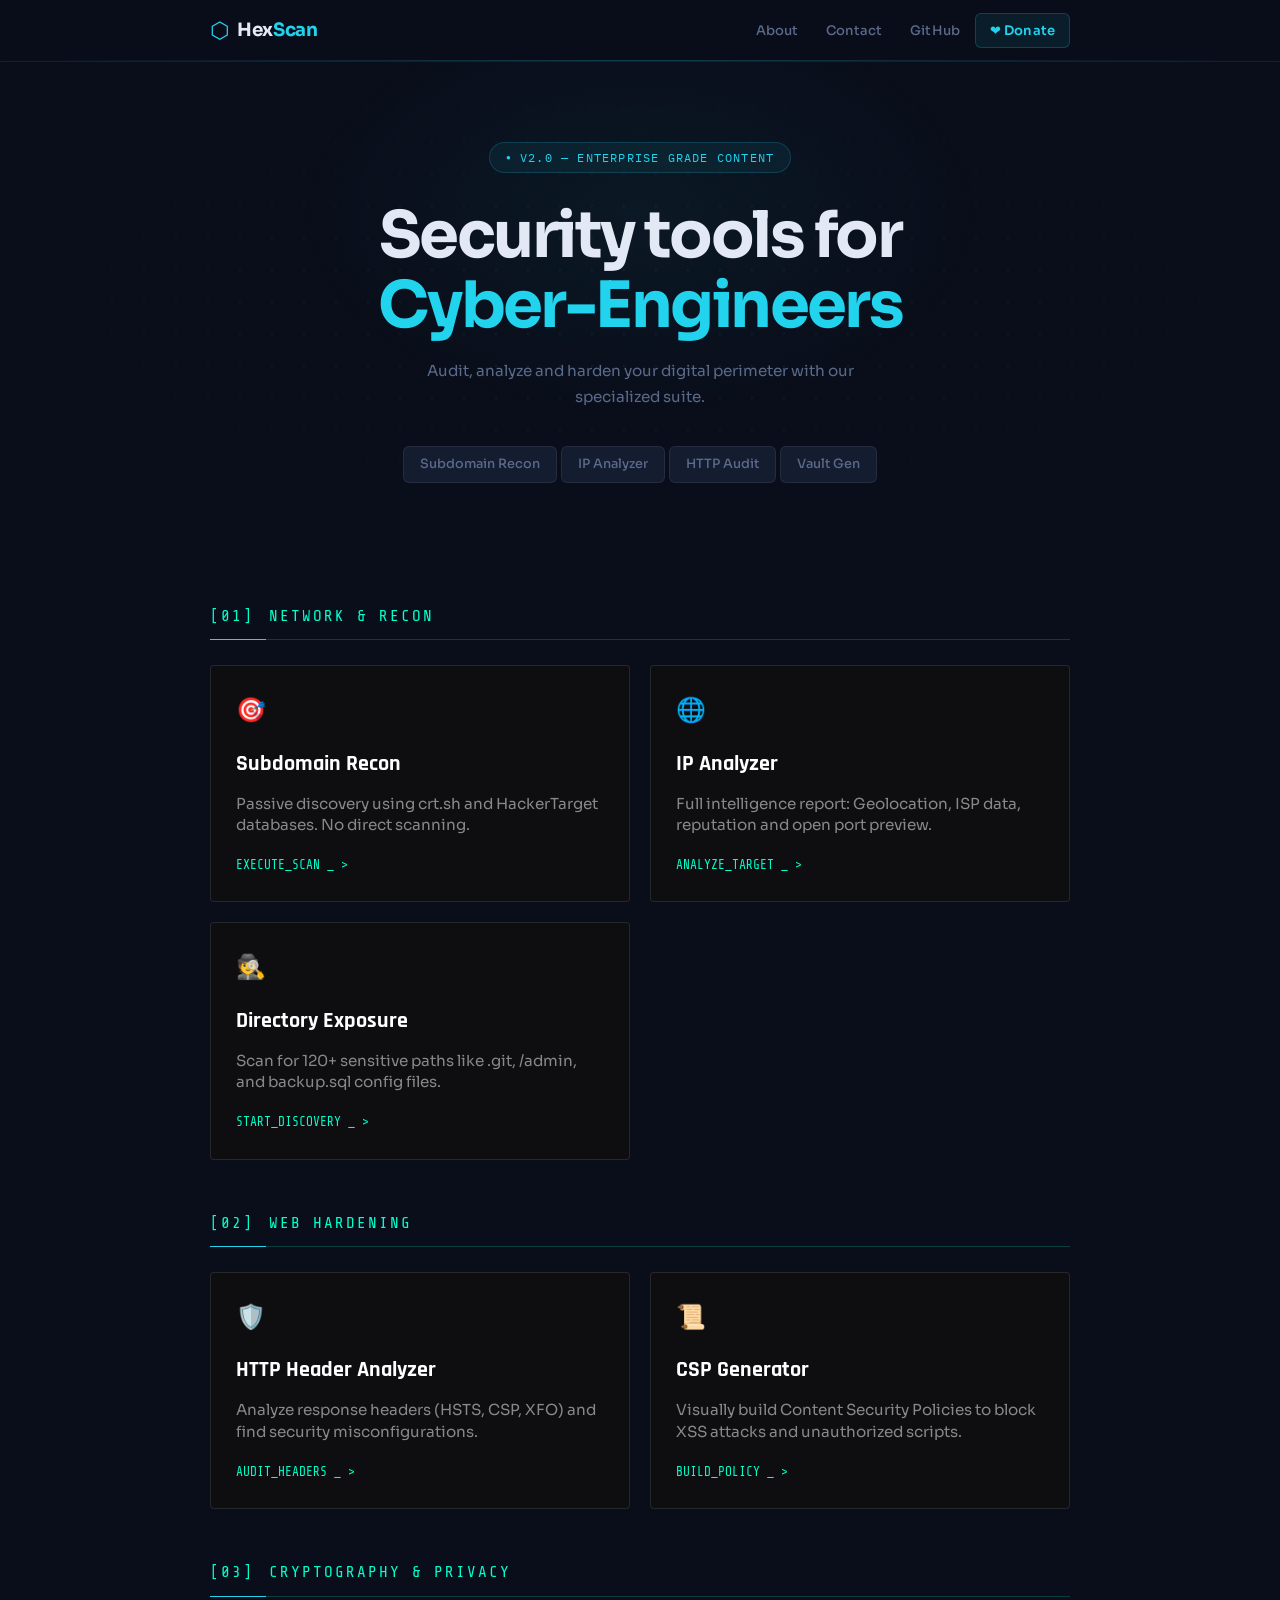
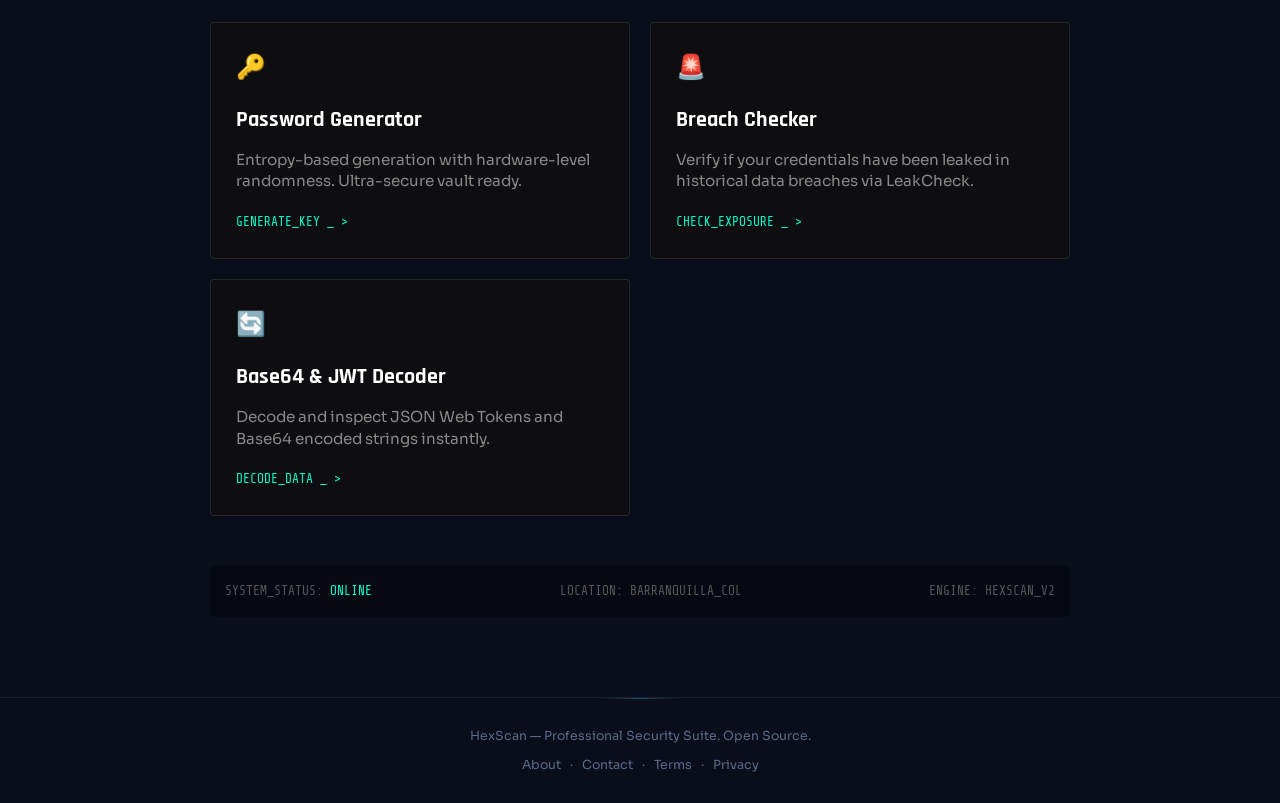
==== commit 3adb92e2: "Update greeting from 'Hello' to 'Goodbye'" ====
--- a/index.html
+++ b/index.html
@@ -1,564 +1,181 @@
 <!DOCTYPE html>
 <html lang="en">
 <head>
-<base href="/">
-<meta charset="UTF-8" />
-<meta name="viewport" content="width=device-width, initial-scale=1.0" />
-<link rel="canonical" href="https://hexscan-tools.vercel.app/" />
-<meta name="google-site-verification" content="vVjmO9kiR7IMWz_mAt8GktBhH2Z_wAkrgKy18b3Ir0E" />
-<title>HexScan — Free Online Security Tools for Developers & Pentesters</title>
-<meta name="description" content="Free online security tools: password generator, email breach checker, subdomain finder, IP address lookup, HTTP header analyzer, directory scanner, CSP generator and Base64 decoder." />
-<meta name="keywords" content="http header analyzer, check email hacked, subdomain finder, ip address lookup, password generator, base64 decoder, csp generator, directory scanner, security tools online, free pentesting tools" />
-<meta name="author" content="HexScan" />
-<meta name="robots" content="index, follow" />
-<!-- Open Graph -->
-<meta property="og:title" content="HexScan — Free Online Security Tools" />
-<meta property="og:description" content="8 free security tools for developers and pentesters. No login required." />
-<meta property="og:url" content="https://hexscan-tools.vercel.app" />
-<meta property="og:type" content="website" />
-<!-- Twitter Card -->
-<meta name="twitter:card" content="summary" />
-<meta name="twitter:title" content="HexScan — Free Online Security Tools" />
-<meta name="twitter:description" content="8 free security tools for developers and pentesters. No login required." />
-<!-- Schema markup -->
-<script type="application/ld+json">
-{
-  "@context": "https://schema.org",
-  "@type": "WebApplication",
-  "name": "HexScan",
-  "url": "https://hexscan-tools.vercel.app",
-  "description": "Free online security tools for developers and pentesters.",
-  "applicationCategory": "SecurityApplication",
-  "isAccessibleForFree": true,
-  "offers": {
-    "@type": "Offer",
-    "price": "0"
-  }
-}
-</script>
-<!-- Fonts -->
-<link rel="preconnect" href="https://fonts.googleapis.com" />
-<link href="https://fonts.googleapis.com/css2?family=Rajdhani:wght@400;500;600;700&family=Share+Tech+Mono&display=swap" rel="stylesheet" />
-<!-- Styles & Icon -->
-<link rel="stylesheet" href="/style.css" /> 
-<link rel="icon" type="image/svg+xml" href="/favicon.svg" />
-<!-- Google AdSense -->
-<script async src="https://pagead2.googlesyndication.com/pagead/js/adsbygoogle.js?client=ca-pub-3698493513053471" crossorigin="anonymous"></script>
+    <meta charset="UTF-8" />
+    <meta name="viewport" content="width=device-width, initial-scale=1.0" />
+    <link rel="canonical" href="https://hexscan-tools.vercel.app/" />
+    <meta name="google-site-verification" content="vVjmO9kiR7IMWz_mAt8GktBhH2Z_wAkrgKy18b3Ir0E" />
+    <title>HexScan — OSINT & Security Tools Dashboard</title>
+    <meta name="description" content="Professional suite of 8 free security tools for developers and pentesters. Network recon, web hardening, and data analysis." />
+    
+    <link rel="preconnect" href="https://fonts.googleapis.com" />
+    <link href="https://fonts.googleapis.com/css2?family=Rajdhani:wght@400;600;700&family=Share+Tech+Mono&display=swap" rel="stylesheet" />
+    
+    <link rel="stylesheet" href="/style.css" />
+    <link rel="icon" type="image/svg+xml" href="/favicon.svg" />
+    
+    <script async src="https://pagead2.googlesyndication.com/pagead/js/adsbygoogle.js?client=ca-pub-3698493513053471" crossorigin="anonymous"></script>
+
+    <style>
+        /* Estilos específicos para la reorganización del Grid */
+        .tools-grid-container { margin-top: 60px; padding-bottom: 80px; }
+        .category-section { margin-bottom: 50px; }
+        .category-header { 
+            display: flex; align-items: center; gap: 15px; 
+            font-family: 'Share Tech Mono', monospace; color: #00ffcc;
+            text-transform: uppercase; letter-spacing: 2px; margin-bottom: 25px;
+            border-bottom: 1px solid rgba(0, 255, 204, 0.2); padding-bottom: 10px;
+        }
+        .grid-layout { 
+            display: grid; grid-template-columns: repeat(auto-fill, minmax(320px, 1fr)); gap: 20px; 
+        }
+        .tool-card-link {
+            background: rgba(15, 15, 15, 0.8); border: 1px solid rgba(255, 255, 255, 0.1);
+            padding: 25px; border-radius: 4px; display: flex; flex-direction: column;
+            text-decoration: none; color: white; transition: all 0.3s cubic-bezier(0.4, 0, 0.2, 1);
+            position: relative; overflow: hidden;
+        }
+        .tool-card-link:hover {
+            border-color: #00ffcc; background: rgba(0, 255, 204, 0.03);
+            transform: translateY(-5px); box-shadow: 0 10px 30px rgba(0,0,0,0.5);
+        }
+        .tool-card-link .card-icon { font-size: 1.5rem; margin-bottom: 15px; color: #00ffcc; }
+        .tool-card-link h3 { font-family: 'Rajdhani', sans-serif; font-size: 1.4rem; margin: 0 0 10px 0; }
+        .tool-card-link p { color: #888; font-size: 0.95rem; line-height: 1.4; margin-bottom: 20px; flex-grow: 1; }
+        .launch-btn { 
+            font-family: 'Share Tech Mono', monospace; font-size: 0.8rem; 
+            color: #00ffcc; display: flex; align-items: center; gap: 8px;
+        }
+        .system-status {
+            background: rgba(0,0,0,0.3); padding: 15px; border-radius: 4px;
+            font-family: 'Share Tech Mono', monospace; font-size: 0.8rem;
+            display: flex; justify-content: space-between; color: #555; margin-top: 40px;
+        }
+    </style>
 </head>
 <body>
 
-<!-- HEADER -->
 <header class="site-header">
-  <div class="container">
-    <div class="logo">
-      <a href="/" data-tool-slug="" style="text-decoration:none;color:inherit;display:flex;align-items:center;gap:0.5rem">
-        <span class="logo-icon">⬡</span>
-        <span class="logo-text">Hex<strong>Scan</strong></span>
-      </a>
+    <div class="container">
+        <div class="logo">
+            <a href="/" style="text-decoration:none; color:inherit; display:flex; align-items:center; gap:0.5rem">
+                <span class="logo-icon">⬡</span>
+                <span class="logo-text">Hex<strong>Scan</strong></span>
+            </a>
+        </div>
+        <nav class="nav">
+            <a href="/about.html">About</a>
+            <a href="/contact.html">Contact</a>
+            <a href="https://github.com/imperius06/hexscan" target="_blank">GitHub</a>
+            <a href="https://www.paypal.com/paypalme/imperius06" target="_blank" class="nav-donate">❤️ Donate</a>
+        </nav>
     </div>
-    <nav class="nav">
-      <a href="/#privacy">Privacy</a>
-      <a href="/#network">Network</a>
-      <a href="/#websec">Web Security</a>
-      <a href="/#devtools">Dev Tools</a>
-      <!-- Donate: heart icon -->
-      <a href="https://www.paypal.com/paypalme/imperius06" target="_blank" class="nav-donate">
-        <svg xmlns="http://www.w3.org/2000/svg" viewBox="0 0 20 20" fill="currentColor" style="width:14px;height:14px;vertical-align:middle;margin-right:4px">
-          <path d="m9.653 16.915-.005-.003-.019-.01a20.759 20.759 0 0 1-1.162-.682 22.045 22.045 0 0 1-2.582-2.181C4.736 12.548 3.5 10.805 3.5 8.5a4.5 4.5 0 0 1 5.979-4.258.75.75 0 0 0 1.042 0A4.5 4.5 0 0 1 16.5 8.5c0 2.305-1.236 4.048-2.385 5.239a22.044 22.044 0 0 1-2.582 2.18 20.757 20.757 0 0 1-1.181.693l-.019.01-.005.003h-.001a.75.75 0 0 1-.694 0l-.001-.001Z" />
-        </svg>
-        Donate
-      </a>
-    </nav>
-  </div>
 </header>
 
-<!-- HERO -->
 <section class="hero">
-  <div class="container">
-    <div class="hero-badge">Free · No login · No tracking</div>
-    <h1 class="hero-title">Offensive & Defensive Security Toolkit<br /><em>for Developers and Pentesters</em></h1>
-    <p class="hero-subtitle">Passive recon, leak detection, and web security auditing — all in one place.</p>
-    <div class="hero-chips-container">
-  
-  <a href="/tools/password-generator" class="hero-chip" data-hero-slug="password-generator">
-    <svg xmlns="http://www.w3.org/2000/svg" viewBox="0 0 20 20" fill="currentColor" class="chip-icon">
-      <path fill-rule="evenodd" d="M8 7a5 5 0 1 1 3.61 4.804l-1.903 1.903A1 1 0 0 1 9 14H8v1a1 1 0 0 1-1 1H6v1a1 1 0 0 1-1 1H3a1 1 0 0 1-1-1v-2a1 1 0 0 1 .293-.707L4.804 10.39A5.002 5.002 0 0 1 8 7Zm2 2a1 1 0 1 0 0 2 1 1 0 0 0 0-2Z" clip-rule="evenodd" />
-    </svg>
-    Password Gen
-  </a>
-
-  <a href="/tools/breach-checker" class="hero-chip" data-hero-slug="breach-checker">
-    <svg xmlns="http://www.w3.org/2000/svg" viewBox="0 0 20 20" fill="currentColor" class="chip-icon">
-      <path fill-rule="evenodd" d="M10.339 2.237a.532.532 0 0 0-.678 0 11.947 11.947 0 0 1-7.078 2.75.5.5 0 0 0-.479.425A12.11 12.11 0 0 0 2 7c0 5.163 3.46 9.521 8 10.888 4.54-1.367 8-5.725 8-10.888a12.11 12.11 0 0 0-.104-1.588.5.5 0 0 0-.479-.425 11.947 11.947 0 0 1-7.078-2.75ZM10 5a.75.75 0 0 1 .75.75v3.5a.75.75 0 0 1-1.5 0v-3.5A.75.75 0 0 1 10 5Zm0 6a.75.75 0 1 0 0 1.5.75.75 0 0 0 0-1.5Z" clip-rule="evenodd" />
-    </svg>
-    Breach Check
-  </a>
-
-  <a href="/tools/subdomain-recon" class="hero-chip" data-hero-slug="subdomain-recon">
-    <svg xmlns="http://www.w3.org/2000/svg" viewBox="0 0 20 20" fill="currentColor" class="chip-icon">
-      <path d="M2 4.25A2.25 2.25 0 0 1 4.25 2h11.5A2.25 2.25 0 0 1 18 4.25v.853a.75.75 0 0 1-.75.75h-14.5a.75.75 0 0 1-.75-.75v-.853Z" />
-      <path d="M18 7.353a.75.75 0 0 0-.75-.75h-14.5a.75.75 0 0 0-.75.75v3.397a2.25 2.25 0 0 0 2.25 2.25h11.5a2.25 2.25 0 0 0 2.25-2.25V7.353ZM13.5 9a.75.75 0 1 1 1.5 0 .75.75 0 0 1-1.5 0Zm-3 0a.75.75 0 1 1 1.5 0 .75.75 0 0 1-1.5 0Z" />
-      <path d="M18 14.853a.75.75 0 0 0-.75-.75h-14.5a.75.75 0 0 0-.75.75v.897A2.25 2.25 0 0 0 4.25 18h11.5a2.25 2.25 0 0 0 2.25-2.25v-.897ZM13.5 16.5a.75.75 0 1 1 1.5 0 .75.75 0 0 1-1.5 0Zm-3 0a.75.75 0 1 1 1.5 0 .75.75 0 0 1-1.5 0Z" />
-    </svg>
-    Subdomain Recon
-  </a>
-
-  <a href="/tools/ip-analyzer" class="hero-chip" data-hero-slug="ip-analyzer">
-    <svg xmlns="http://www.w3.org/2000/svg" viewBox="0 0 20 20" fill="currentColor" class="chip-icon">
-      <path fill-rule="evenodd" d="M10 18a8 8 0 1 0 0-16 8 8 0 0 0 0 16ZM4.332 8.027a6.012 6.012 0 0 1 1.912-2.706C6.512 5.73 6.974 6 7.5 6A1.5 1.5 0 0 1 9 7.5V8a2 2 0 0 0 2 2h.5a.5.5 0 0 1 .5.5v.75a.75.75 0 0 0 1.5 0v-1.5a3 3 0 0 0-3-3h-.51l-.103-.309a.75.75 0 0 0-1.422.474l.104.312a1.506 1.506 0 0 0-.618.307 3.008 3.008 0 0 0-1.031 4.333 1.5 1.5 0 0 1-.812 2.277 6.017 6.017 0 0 1-3.39-3.827Zm11.42 2.09a6.018 6.018 0 0 1-4.723 5.38 1.5 1.5 0 0 0-.814-1.247A3.507 3.507 0 0 0 9.013 11.2l-.119-.356a.5.5 0 0 1 .447-.644l.386-.023a1.5 1.5 0 0 0 1.274-.83l.209-.398a.5.5 0 0 1 .69-.213l.471.255a3 3 0 0 0 3.888-1.126l.062-.1a6.029 6.029 0 0 1 .43 2.352Z" clip-rule="evenodd" />
-    </svg>
-    IP Analyzer
-  </a>
-
-  <a href="/tools/http-headers" class="hero-chip" data-hero-slug="http-headers">
-    <svg xmlns="http://www.w3.org/2000/svg" viewBox="0 0 20 20" fill="currentColor" class="chip-icon">
-      <path fill-rule="evenodd" d="M4.25 2A2.25 2.25 0 0 0 2 4.25v11.5A2.25 2.25 0 0 0 4.25 18h11.5A2.25 2.25 0 0 0 18 15.75V4.25A2.25 2.25 0 0 0 15.75 2H4.25Zm4.03 6.22a.75.75 0 0 0-1.06 1.06L8.94 10l-1.72 1.72a.75.75 0 1 0 1.06 1.06l2.25-2.25a.75.75 0 0 0 0-1.06L8.28 8.22ZM11.25 12a.75.75 0 0 1 .75-.75h2.25a.75.75 0 0 1 0 1.5H12a.75.75 0 0 1-.75-.75Z" clip-rule="evenodd" />
-    </svg>
-    HTTP Headers
-  </a>
-
-  <a href="/tools/exposure-check" class="hero-chip" data-hero-slug="exposure-check">
-    <svg xmlns="http://www.w3.org/2000/svg" viewBox="0 0 20 20" fill="currentColor" class="chip-icon">
-      <path d="M10 12.5a2.5 2.5 0 1 0 0-5 2.5 2.5 0 0 0 0 5Z" />
-      <path fill-rule="evenodd" d="M.664 10.59a1.651 1.651 0 0 1 0-1.186A10.004 10.004 0 0 1 10 3c4.257 0 7.893 2.66 9.336 6.41.147.381.146.804 0 1.186A10.004 10.004 0 0 1 10 17c-4.257 0-7.893-2.66-9.336-6.41ZM14 10a4 4 0 1 1-8 0 4 4 0 0 1 8 0Z" clip-rule="evenodd" />
-    </svg>
-    Exposure Check
-  </a>
-
-  <a href="/tools/csp-generator" class="hero-chip" data-hero-slug="csp-generator">
-    <svg xmlns="http://www.w3.org/2000/svg" viewBox="0 0 20 20" fill="currentColor" class="chip-icon">
-      <path fill-rule="evenodd" d="M15.988 3.012A2.25 2.25 0 0 1 18 5.25v9.5A2.25 2.25 0 0 1 15.75 17H4.25A2.25 2.25 0 0 1 2 14.75v-9.5a2.25 2.25 0 0 1 2.25-2.25h1.5l.067-.067A2.25 2.25 0 0 1 7.414 2h5.172a2.25 2.25 0 0 1 1.586.657l.066.066h1.75Zm-10.238 3a.75.75 0 0 0 0 1.5h8.5a.75.75 0 0 0 0-1.5h-8.5Zm0 3a.75.75 0 0 0 0 1.5h8.5a.75.75 0 0 0 0-1.5h-8.5Zm0 3a.75.75 0 0 0 0 1.5h5.5a.75.75 0 0 0 0-1.5h-5.5Z" clip-rule="evenodd" />
-    </svg>
-    CSP Generator
-  </a>
-
-  <a href="/tools/base64-jwt" class="hero-chip" data-hero-slug="base64-jwt">
-    <svg xmlns="http://www.w3.org/2000/svg" viewBox="0 0 20 20" fill="currentColor" class="chip-icon">
-      <path d="m11.47 3.97 1.53 1.53-1.53 1.53-.53-.53.623-.62H8.25a.75.75 0 0 0 0 1.5h.5a.75.75 0 0 1 0 1.5h-.5A2.25 2.25 0 0 1 6 6.75V6.62l-.62.62-.53-.53L6.38 5.18a.75.75 0 0 1 1.06 0L8.97 6.71l-.53.53-.623-.62V6.75c0 .414.336.75.75.75h2.317l-.623.62.53.53 1.53-1.53a.75.75 0 0 0 0-1.06l-1.53-1.53-.53.53Zm-2.94 8.25-1.53 1.53 1.53 1.53.53-.53-.623-.62h2.317a.75.75 0 0 1 0 1.5h-.5a.75.75 0 0 0 0 1.5h.5a2.25 2.25 0 0 0 2.25-2.25v-.13l.62.62.53-.53-1.53-1.53a.75.75 0 0 0-1.06 0l-1.53 1.53.53.53.623-.62v.13c0 .414-.336.75-.75.75H8.713l.623-.62-.53-.53-1.53 1.53a.75.75 0 0 0 0 1.06l1.53 1.53.53-.53Z" />
-      <path fill-rule="evenodd" d="M10 18a8 8 0 1 0 0-16 8 8 0 0 0 0 16Zm0-1.5a6.5 6.5 0 1 0 0-13 6.5 6.5 0 0 0 0 13Z" clip-rule="evenodd" />
-    </svg>
-    Base64 / JWT
-  </a>
-
-</div>
-  </div>
-  <div class="hero-grid-bg"></div>
+    <div class="container">
+        <div class="hero-badge">v2.0 — Enterprise Grade Content</div>
+        <h1 class="hero-title">Security tools for<br /><em>Cyber-Engineers</em></h1>
+        <p class="hero-subtitle">Audit, analyze and harden your digital perimeter with our specialized suite.</p>
+        
+        <div class="hero-chips-container">
+            <a href="/tools/subdomain-recon.html" class="hero-chip">Subdomain Recon</a>
+            <a href="/tools/ip-analyzer.html" class="hero-chip">IP Analyzer</a>
+            <a href="/tools/http-header-analyzer.html" class="hero-chip">HTTP Audit</a>
+            <a href="/tools/password-generator.html" class="hero-chip">Vault Gen</a>
+        </div>
+    </div>
+    <div class="hero-grid-bg"></div>
 </section>
 
-<main class="container tools-container">
+<main class="container tools-grid-container">
 
- <!-- CATEGORY 1 — PRIVACY & PASSWORDS -->
-  <div class="category-header" id="privacy">
-     <span class="tool-icon">
-      <svg xmlns="http://www.w3.org/2000/svg" fill="none" viewBox="0 0 24 24" stroke-width="1.5" stroke="currentColor" class="icon-key">
-        <path stroke-linecap="round" stroke-linejoin="round" d="M15.75 5.25a3 3 0 0 1 3 3m3 0a6 6 0 0 1-7.029 5.912c-.563-.097-1.159.026-1.563.43L10.5 17.25H8.25v2.25H6v2.25H2.25v-2.818c0-.597.237-1.17.659-1.591l6.499-6.499c.404-.404.527-1 .43-1.563A6 6 0 1 1 21.75 8.25Z" />
-      </svg>
-    </span>
-    <div>
-      <div class="category-title">Privacy & Passwords</div>
-      <div class="category-desc">Protect your credentials and check for leaks</div>
+    <section class="category-section">
+        <div class="category-header"><span>[01]</span> Network & Recon</div>
+        <div class="grid-layout">
+            <a href="/tools/subdomain-recon.html" class="tool-card-link">
+                <div class="card-icon">🎯</div>
+                <h3>Subdomain Recon</h3>
+                <p>Passive discovery using crt.sh and HackerTarget databases. No direct scanning.</p>
+                <div class="launch-btn">EXECUTE_SCAN _ ></div>
+            </a>
+            <a href="/tools/ip-analyzer.html" class="tool-card-link">
+                <div class="card-icon">🌐</div>
+                <h3>IP Analyzer</h3>
+                <p>Full intelligence report: Geolocation, ISP data, reputation and open port preview.</p>
+                <div class="launch-btn">ANALYZE_TARGET _ ></div>
+            </a>
+            <a href="/tools/directory-exposure.html" class="tool-card-link">
+                <div class="card-icon">🕵️</div>
+                <h3>Directory Exposure</h3>
+                <p>Scan for 120+ sensitive paths like .git, /admin, and backup.sql config files.</p>
+                <div class="launch-btn">START_DISCOVERY _ ></div>
+            </a>
+        </div>
+    </section>
+
+    <section class="category-section">
+        <div class="category-header"><span>[02]</span> Web Hardening</div>
+        <div class="grid-layout">
+            <a href="/tools/http-header-analyzer.html" class="tool-card-link">
+                <div class="card-icon">🛡️</div>
+                <h3>HTTP Header Analyzer</h3>
+                <p>Analyze response headers (HSTS, CSP, XFO) and find security misconfigurations.</p>
+                <div class="launch-btn">AUDIT_HEADERS _ ></div>
+            </a>
+            <a href="/tools/csp-generator.html" class="tool-card-link">
+                <div class="card-icon">📜</div>
+                <h3>CSP Generator</h3>
+                <p>Visually build Content Security Policies to block XSS attacks and unauthorized scripts.</p>
+                <div class="launch-btn">BUILD_POLICY _ ></div>
+            </a>
+        </div>
+    </section>
+
+    <section class="category-section">
+        <div class="category-header"><span>[03]</span> Cryptography & Privacy</div>
+        <div class="grid-layout">
+            <a href="/tools/password-generator.html" class="tool-card-link">
+                <div class="card-icon">🔑</div>
+                <h3>Password Generator</h3>
+                <p>Entropy-based generation with hardware-level randomness. Ultra-secure vault ready.</p>
+                <div class="launch-btn">GENERATE_KEY _ ></div>
+            </a>
+            <a href="/tools/breach-checker.html" class="tool-card-link">
+                <div class="card-icon">🚨</div>
+                <h3>Breach Checker</h3>
+                <p>Verify if your credentials have been leaked in historical data breaches via LeakCheck.</p>
+                <div class="launch-btn">CHECK_EXPOSURE _ ></div>
+            </a>
+            <a href="/tools/base64-jwt.html" class="tool-card-link">
+                <div class="card-icon">🔄</div>
+                <h3>Base64 & JWT Decoder</h3>
+                <p>Decode and inspect JSON Web Tokens and Base64 encoded strings instantly.</p>
+                <div class="launch-btn">DECODE_DATA _ ></div>
+            </a>
+        </div>
+    </section>
+
+    <div class="system-status">
+        <span>SYSTEM_STATUS: <span style="color:#00ffcc">ONLINE</span></span>
+        <span>LOCATION: BARRANQUILLA_COL</span>
+        <span>ENGINE: HEXSCAN_V2</span>
     </div>
-    <div class="category-line"></div>
-  </div>
-
-
-  <!-- TOOL 1: PASSWORD GENERATOR -->
-  <section class="tool-card" id="password">
-    <div class="tool-header">
-      <span class="tool-icon">
-        <svg xmlns="http://www.w3.org/2000/svg" fill="none" viewBox="0 0 24 24" stroke-width="1.5" stroke="currentColor" class="icon-key">
-          <path stroke-linecap="round" stroke-linejoin="round" d="M15.75 5.25a3 3 0 0 1 3 3m3 0a6 6 0 0 1-7.029 5.912c-.563-.097-1.159.026-1.563.43L10.5 17.25H8.25v2.25H6v2.25H2.25v-2.818c0-.597.237-1.17.659-1.591l6.499-6.499c.404-.404.527-1 .43-1.563A6 6 0 1 1 21.75 8.25Z" />
-        </svg>
-      </span>
-      <div>
-        <h2 class="tool-title">Password Generator</h2>
-        <p class="tool-desc">Generate strong, crypto-secure passwords instantly.</p>
-      </div>
-    </div>
-    <div class="tool-body">
-      <div class="output-box">
-        <span id="pw-output" class="mono">Click Generate</span>
-        <button class="copy-btn" onclick="copyText('pw-output')">Copy</button>
-      </div>
-      <div class="options-row">
-        <label>Length: <span id="pw-len-label">16</span>
-          <input type="range" id="pw-length" min="8" max="64" value="16"
-            oninput="document.getElementById('pw-len-label').textContent=this.value" />
-        </label>
-        <label><input type="checkbox" id="pw-upper" checked /> Uppercase</label>
-        <label><input type="checkbox" id="pw-lower" checked /> Lowercase</label>
-        <label><input type="checkbox" id="pw-numbers" checked /> Numbers</label>
-        <label><input type="checkbox" id="pw-symbols" checked /> Symbols</label>
-      </div>
-      <!-- Generate: bolt/lightning icon -->
-      <button class="btn-primary" onclick="generatePassword()">
-        <svg xmlns="http://www.w3.org/2000/svg" viewBox="0 0 20 20" fill="currentColor" style="width:15px;height:15px;vertical-align:middle;margin-right:5px">
-          <path d="M11.983 1.907a.75.75 0 0 0-1.292-.657l-8.5 9.5A.75.75 0 0 0 2.75 12h6.572l-1.305 6.093a.75.75 0 0 0 1.292.657l8.5-9.5A.75.75 0 0 0 17.25 8h-6.572l1.305-6.093Z" />
-        </svg>
-        Generate
-      </button>
-      <div id="pw-strength" class="strength-bar-wrap" style="display:none">
-        <div id="pw-strength-bar" class="strength-bar"></div>
-        <span id="pw-strength-label"></span>
-      </div>
-    </div>
-  </section>
-
-  <!-- TOOL 2: BREACH CHECKER -->
-  <section class="tool-card" id="breach">
-    <div class="tool-header">
-      <!-- Breach: magnifying glass icon -->
-      <span class="tool-icon">
-        <svg xmlns="http://www.w3.org/2000/svg" viewBox="0 0 24 24" fill="none" stroke-width="1.5" stroke="currentColor" style="width:22px;height:22px">
-          <path stroke-linecap="round" stroke-linejoin="round" d="m21 21-5.197-5.197m0 0A7.5 7.5 0 1 0 5.196 15.803a7.5 7.5 0 0 0 10.607 0Z" />
-        </svg>
-      </span>
-      <div>
-        <h2 class="tool-title">Breach Checker</h2>
-        <p class="tool-desc">Check if your email appeared in a known data breach.</p>
-      </div>
-    </div>
-    <div class="tool-body">
-      <div class="input-row">
-        <input type="email" id="breach-email" class="text-input" placeholder="you@example.com" />
-        <button class="btn-primary" style="margin-top:0" onclick="checkBreach()">Check</button>
-      </div>
-      <div id="breach-result" class="result-box hidden"></div>
-      <p class="tool-note">Uses the <a href="https://leakcheck.io" target="_blank">LeakCheck</a> API. Your data is not stored.</p>
-    </div>
-  </section>
-
-  <!-- CATEGORY 2 — NETWORK & RECON -->
-  <div class="category-header" id="network">
-    <!-- Globe icon -->
-    <span class="category-icon">
-      <svg xmlns="http://www.w3.org/2000/svg" viewBox="0 0 24 24" fill="none" stroke-width="1.5" stroke="currentColor" style="width:20px;height:20px">
-        <path stroke-linecap="round" stroke-linejoin="round" d="M12 21a9.004 9.004 0 0 0 8.716-6.747M12 21a9.004 9.004 0 0 1-8.716-6.747M12 21c2.485 0 4.5-4.03 4.5-9S14.485 3 12 3m0 18c-2.485 0-4.5-4.03-4.5-9S9.515 3 12 3m0 0a8.997 8.997 0 0 1 7.843 4.582M12 3a8.997 8.997 0 0 0-7.843 4.582m15.686 0A11.953 11.953 0 0 1 12 10.5c-2.998 0-5.74-1.1-7.843-2.918m15.686 0A8.959 8.959 0 0 1 21 12c0 .778-.099 1.533-.284 2.253m0 0A17.919 17.919 0 0 1 12 16.5a17.919 17.919 0 0 1-8.716-2.247m0 0A9.015 9.015 0 0 1 3 12c0-1.605.42-3.113 1.157-4.418" />
-      </svg>
-    </span>
-    <div>
-      <div class="category-title">Network & Recon</div>
-      <div class="category-desc">Passive reconnaissance and IP intelligence</div>
-    </div>
-    <div class="category-line"></div>
-  </div>
-
-  <!-- TOOL 6: SUBDOMAIN RECON -->
-  <section class="tool-card" id="subdomains">
-    <div class="tool-header">
-      <!-- Target/crosshair icon -->
-      <span class="tool-icon">
-        <svg xmlns="http://www.w3.org/2000/svg" viewBox="0 0 24 24" fill="none" stroke-width="1.5" stroke="currentColor" style="width:22px;height:22px">
-          <path stroke-linecap="round" stroke-linejoin="round" d="M7.864 4.243A7.5 7.5 0 0 1 19.5 10.5c0 2.92-.556 5.709-1.568 8.268M5.742 6.364A7.465 7.465 0 0 0 4.5 10.5a7.464 7.464 0 0 1-1.15 3.993m1.989 3.559A11.209 11.209 0 0 0 8.25 10.5a3.75 3.75 0 1 1 7.5 0c0 .527-.021 1.049-.064 1.565M12 10.5a14.94 14.94 0 0 1-3.6 9.75m6.633-4.596a18.666 18.666 0 0 1-2.485 5.33" />
-        </svg>
-      </span>
-      <div>
-        <h2 class="tool-title">Subdomain Recon</h2>
-        <p class="tool-desc">Discover subdomains using passive sources (crt.sh + HackerTarget).</p>
-      </div>
-    </div>
-    <div class="tool-body">
-      <div class="input-row">
-        <input type="text" id="sub-domain" class="text-input" placeholder="example.com" />
-        <!-- Scan: magnifying glass -->
-        <button class="btn-primary" style="margin-top:0" onclick="scanSubdomains()">
-          <svg xmlns="http://www.w3.org/2000/svg" viewBox="0 0 20 20" fill="currentColor" style="width:15px;height:15px;vertical-align:middle;margin-right:5px">
-            <path d="M9 3.5a5.5 5.5 0 1 0 0 11 5.5 5.5 0 0 0 0-11ZM2 9a7 7 0 1 1 12.452 4.391l3.328 3.329a.75.75 0 1 1-1.06 1.06l-3.329-3.328A7 7 0 0 1 2 9Z" />
-          </svg>
-          Scan
-        </button>
-      </div>
-      <!-- Warning: exclamation triangle -->
-      <p class="tool-note">
-        <svg xmlns="http://www.w3.org/2000/svg" viewBox="0 0 20 20" fill="currentColor" style="width:13px;height:13px;vertical-align:middle;margin-right:3px">
-          <path fill-rule="evenodd" d="M8.485 2.495c.673-1.167 2.357-1.167 3.03 0l6.28 10.875c.673 1.167-.17 2.625-1.516 2.625H3.72c-1.347 0-2.189-1.458-1.515-2.625L8.485 2.495ZM10 5a.75.75 0 0 1 .75.75v3.5a.75.75 0 0 1-1.5 0v-3.5A.75.75 0 0 1 10 5Zm0 7a1 1 0 1 1 0-2 1 1 0 0 1 0 2Z" clip-rule="evenodd" />
-        </svg>
-        Passive recon only — queries public databases, no direct scanning.
-      </p>
-      <div id="sub-result" class="result-list hidden"></div>
-    </div>
-  </section>
-
-  <!-- TOOL 8: IP ANALYZER -->
-  <section class="tool-card" id="ipanalyzer">
-    <div class="tool-header">
-      <!-- Globe/network icon -->
-      <span class="tool-icon">
-        <svg xmlns="http://www.w3.org/2000/svg" viewBox="0 0 24 24" fill="none" stroke-width="1.5" stroke="currentColor" style="width:22px;height:22px">
-          <path stroke-linecap="round" stroke-linejoin="round" d="M12 21a9.004 9.004 0 0 0 8.716-6.747M12 21a9.004 9.004 0 0 1-8.716-6.747M12 21c2.485 0 4.5-4.03 4.5-9S14.485 3 12 3m0 18c-2.485 0-4.5-4.03-4.5-9S9.515 3 12 3m0 0a8.997 8.997 0 0 1 7.843 4.582M12 3a8.997 8.997 0 0 0-7.843 4.582m15.686 0A11.953 11.953 0 0 1 12 10.5c-2.998 0-5.74-1.1-7.843-2.918m15.686 0A8.959 8.959 0 0 1 21 12c0 .778-.099 1.533-.284 2.253m0 0A17.919 17.919 0 0 1 12 16.5a17.919 17.919 0 0 1-8.716-2.247m0 0A9.015 9.015 0 0 1 3 12c0-1.605.42-3.113 1.157-4.418" />
-        </svg>
-      </span>
-      <div>
-        <h2 class="tool-title">IP Analyzer</h2>
-        <p class="tool-desc">Geolocation, reputation, open ports, and domains on any IP.</p>
-      </div>
-    </div>
-    <div class="tool-body">
-      <div class="input-row">
-        <input type="text" id="ip-input" class="text-input" placeholder="8.8.8.8" />
-        <button class="btn-primary" style="margin-top:0" onclick="analyzeIP()">
-          <svg xmlns="http://www.w3.org/2000/svg" viewBox="0 0 20 20" fill="currentColor" style="width:15px;height:15px;vertical-align:middle;margin-right:5px">
-            <path d="M9 3.5a5.5 5.5 0 1 0 0 11 5.5 5.5 0 0 0 0-11ZM2 9a7 7 0 1 1 12.452 4.391l3.328 3.329a.75.75 0 1 1-1.06 1.06l-3.329-3.328A7 7 0 0 1 2 9Z" />
-          </svg>
-          Analyze
-        </button>
-      </div>
-      <div id="ip-result" class="result-list hidden"></div>
-    </div>
-  </section>
-
-  <!-- CATEGORY 3 — WEB SECURITY -->
-  <div class="category-header" id="websec">
-    <!-- Shield icon -->
-    <span class="category-icon">
-      <svg xmlns="http://www.w3.org/2000/svg" viewBox="0 0 24 24" fill="none" stroke-width="1.5" stroke="currentColor" style="width:20px;height:20px">
-        <path stroke-linecap="round" stroke-linejoin="round" d="M9 12.75 11.25 15 15 9.75m-3-7.036A11.959 11.959 0 0 1 3.598 6 11.99 11.99 0 0 0 3 9.749c0 5.592 3.824 10.29 9 11.623 5.176-1.332 9-6.03 9-11.622 0-1.31-.21-2.571-.598-3.751h-.152c-3.196 0-6.1-1.248-8.25-3.285Z" />
-      </svg>
-    </span>
-    <div>
-      <div class="category-title">Web Security</div>
-      <div class="category-desc">Audit and harden web applications</div>
-    </div>
-    <div class="category-line"></div>
-  </div>
-
-  <!-- TOOL 4: HTTP HEADER ANALYZER -->
-  <section class="tool-card" id="headers">
-    <div class="tool-header">
-      <!-- Shield check icon -->
-      <span class="tool-icon">
-        <svg xmlns="http://www.w3.org/2000/svg" viewBox="0 0 24 24" fill="none" stroke-width="1.5" stroke="currentColor" style="width:22px;height:22px">
-          <path stroke-linecap="round" stroke-linejoin="round" d="M9 12.75 11.25 15 15 9.75m-3-7.036A11.959 11.959 0 0 1 3.598 6 11.99 11.99 0 0 0 3 9.749c0 5.592 3.824 10.29 9 11.623 5.176-1.332 9-6.03 9-11.622 0-1.31-.21-2.571-.598-3.751h-.152c-3.196 0-6.1-1.248-8.25-3.285Z" />
-        </svg>
-      </span>
-      <div>
-        <h2 class="tool-title">HTTP Header Analyzer</h2>
-        <p class="tool-desc">Scan any URL or paste headers to get a full security audit.</p>
-      </div>
-    </div>
-    <div class="tool-body">
-      <div class="input-row" style="margin-bottom:14px">
-        <input type="text" id="scan-url" class="text-input" placeholder="https://example.com" />
-        <!-- Live Scan: bolt icon -->
-        <button class="btn-primary" style="margin-top:0" onclick="scanURL()">
-          <svg xmlns="http://www.w3.org/2000/svg" viewBox="0 0 20 20" fill="currentColor" style="width:15px;height:15px;vertical-align:middle;margin-right:5px">
-            <path d="M11.983 1.907a.75.75 0 0 0-1.292-.657l-8.5 9.5A.75.75 0 0 0 2.75 12h6.572l-1.305 6.093a.75.75 0 0 0 1.292.657l8.5-9.5A.75.75 0 0 0 17.25 8h-6.572l1.305-6.093Z" />
-          </svg>
-          Live Scan
-        </button>
-      </div>
-      <textarea id="headers-input" class="textarea tall" placeholder="Or paste HTTP response headers manually...
-
-Example:
-Content-Type: text/html
-X-Frame-Options: DENY
-Strict-Transport-Security: max-age=31536000"></textarea>
-      <button class="btn-primary" onclick="analyzeHeaders()">Analyze Headers</button>
-      <div id="headers-result" class="result-list hidden"></div>
-    </div>
-  </section>
-
-  <!-- TOOL 7: DIRECTORY EXPOSURE CHECKER -->
-  <section class="tool-card" id="exposure">
-    <div class="tool-header">
-      <!-- Magnifying glass with document icon -->
-      <span class="tool-icon">
-        <svg xmlns="http://www.w3.org/2000/svg" viewBox="0 0 24 24" fill="none" stroke-width="1.5" stroke="currentColor" style="width:22px;height:22px">
-          <path stroke-linecap="round" stroke-linejoin="round" d="M19.5 14.25v-2.625a3.375 3.375 0 0 0-3.375-3.375h-1.5A1.125 1.125 0 0 1 13.5 7.125v-1.5a3.375 3.375 0 0 0-3.375-3.375H8.25m5.231 13.481L15 17.25m-4.5-15H5.625c-.621 0-1.125.504-1.125 1.125v16.5c0 .621.504 1.125 1.125 1.125h12.75c.621 0 1.125-.504 1.125-1.125V11.25a9 9 0 0 0-9-9Zm3.75 11.625a2.625 2.625 0 1 1-5.25 0 2.625 2.625 0 0 1 5.25 0Z" />
-        </svg>
-      </span>
-      <div>
-        <h2 class="tool-title">Directory Exposure Checker</h2>
-        <p class="tool-desc">Check 120 sensitive paths: configs, backups, APIs, admin panels and more.</p>
-      </div>
-    </div>
-    <div class="tool-body">
-      <div class="tabs" style="flex-wrap:wrap;gap:4px">
-        <button class="tab exp-tab active" onclick="setExposureCat('all',this)">All (120)</button>
-        <button class="tab exp-tab" onclick="setExposureCat('admin',this)">Admin</button>
-        <button class="tab exp-tab" onclick="setExposureCat('config',this)">Configs</button>
-        <button class="tab exp-tab" onclick="setExposureCat('backup',this)">Backups</button>
-        <button class="tab exp-tab" onclick="setExposureCat('api',this)">APIs</button>
-        <button class="tab exp-tab" onclick="setExposureCat('git',this)">Git</button>
-        <button class="tab exp-tab" onclick="setExposureCat('wordpress',this)">WordPress</button>
-        <button class="tab exp-tab" onclick="setExposureCat('logs',this)">Logs</button>
-        <button class="tab exp-tab" onclick="setExposureCat('server',this)">Server</button>
-      </div>
-      <div class="input-row" style="margin-top:14px">
-        <input type="text" id="exposure-url" class="text-input" placeholder="https://example.com" />
-        <!-- Check: eye icon -->
-        <button class="btn-primary" style="margin-top:0" onclick="checkExposure()">
-          <svg xmlns="http://www.w3.org/2000/svg" viewBox="0 0 20 20" fill="currentColor" style="width:15px;height:15px;vertical-align:middle;margin-right:5px">
-            <path d="M10 12.5a2.5 2.5 0 1 0 0-5 2.5 2.5 0 0 0 0 5Z" />
-            <path fill-rule="evenodd" d="M.664 10.59a1.651 1.651 0 0 1 0-1.186A10.004 10.004 0 0 1 10 3c4.257 0 7.893 2.66 9.336 6.41.147.381.146.804 0 1.186A10.004 10.004 0 0 1 10 17c-4.257 0-7.893-2.66-9.336-6.41ZM14 10a4 4 0 1 1-8 0 4 4 0 0 1 8 0Z" clip-rule="evenodd" />
-          </svg>
-          Check
-        </button>
-      </div>
-      <!-- Warning -->
-      <p class="tool-note">
-        <svg xmlns="http://www.w3.org/2000/svg" viewBox="0 0 20 20" fill="currentColor" style="width:13px;height:13px;vertical-align:middle;margin-right:3px">
-          <path fill-rule="evenodd" d="M8.485 2.495c.673-1.167 2.357-1.167 3.03 0l6.28 10.875c.673 1.167-.17 2.625-1.516 2.625H3.72c-1.347 0-2.189-1.458-1.515-2.625L8.485 2.495ZM10 5a.75.75 0 0 1 .75.75v3.5a.75.75 0 0 1-1.5 0v-3.5A.75.75 0 0 1 10 5Zm0 7a1 1 0 1 1 0-2 1 1 0 0 1 0 2Z" clip-rule="evenodd" />
-        </svg>
-        Only use on sites you own or have permission to test.
-      </p>
-      <div id="exposure-result" class="result-list hidden"></div>
-    </div>
-  </section>
-
-  <!-- TOOL 5: CSP GENERATOR -->
-  <section class="tool-card" id="csp">
-    <div class="tool-header">
-      <!-- Document text icon -->
-      <span class="tool-icon">
-        <svg xmlns="http://www.w3.org/2000/svg" viewBox="0 0 24 24" fill="none" stroke-width="1.5" stroke="currentColor" style="width:22px;height:22px">
-          <path stroke-linecap="round" stroke-linejoin="round" d="M19.5 14.25v-2.625a3.375 3.375 0 0 0-3.375-3.375h-1.5A1.125 1.125 0 0 1 13.5 7.125v-1.5a3.375 3.375 0 0 0-3.375-3.375H8.25m0 12.75h7.5m-7.5 3H12M10.5 2.25H5.625c-.621 0-1.125.504-1.125 1.125v17.25c0 .621.504 1.125 1.125 1.125h12.75c.621 0 1.125-.504 1.125-1.125V11.25a9 9 0 0 0-9-9Z" />
-        </svg>
-      </span>
-      <div>
-        <h2 class="tool-title">CSP Generator</h2>
-        <p class="tool-desc">Build a Content Security Policy header visually.</p>
-      </div>
-    </div>
-    <div class="tool-body">
-      <div class="csp-grid">
-        <div class="csp-row">
-          <label>script-src</label>
-          <input type="text" class="text-input" id="csp-script" placeholder="'self' https://cdn.example.com" />
-        </div>
-        <div class="csp-row">
-          <label>style-src</label>
-          <input type="text" class="text-input" id="csp-style" placeholder="'self' 'unsafe-inline'" />
-        </div>
-        <div class="csp-row">
-          <label>img-src</label>
-          <input type="text" class="text-input" id="csp-img" placeholder="'self' data: https:" />
-        </div>
-        <div class="csp-row">
-          <label>connect-src</label>
-          <input type="text" class="text-input" id="csp-connect" placeholder="'self' https://api.example.com" />
-        </div>
-        <div class="csp-row">
-          <label>font-src</label>
-          <input type="text" class="text-input" id="csp-font" placeholder="'self' https://fonts.gstatic.com" />
-        </div>
-        <div class="csp-row">
-          <label>frame-src</label>
-          <input type="text" class="text-input" id="csp-frame" placeholder="'none'" />
-        </div>
-      </div>
-      <div class="options-row">
-        <label><input type="checkbox" id="csp-upgrade" checked /> upgrade-insecure-requests</label>
-        <label><input type="checkbox" id="csp-block" checked /> block-all-mixed-content</label>
-      </div>
-      <button class="btn-primary" onclick="generateCSP()">Generate CSP</button>
-      <div class="output-box mt hidden" id="csp-output-wrap">
-        <code id="csp-output" class="mono small"></code>
-        <button class="copy-btn" onclick="copyText('csp-output')">Copy</button>
-      </div>
-    </div>
-  </section>
-
-  <!-- CATEGORY 4 — DEVELOPER TOOLS -->
-  <div class="category-header" id="devtools">
-    <!-- Wrench/screwdriver icon -->
-    <span class="category-icon">
-      <svg xmlns="http://www.w3.org/2000/svg" viewBox="0 0 24 24" fill="none" stroke-width="1.5" stroke="currentColor" style="width:20px;height:20px">
-        <path stroke-linecap="round" stroke-linejoin="round" d="M11.42 15.17 17.25 21A2.652 2.652 0 0 0 21 17.25l-5.877-5.877M11.42 15.17l2.496-3.03c.317-.384.74-.626 1.208-.766M11.42 15.17l-4.655 5.653a2.548 2.548 0 1 1-3.586-3.586l5.654-4.654m5.171-1.989-.614-.614a6 6 0 0 0-1.08-6.688 6 6 0 0 0-8.04-.121L9 4.5 4.5 9l1.5 1.5-2.25 2.25" />
-      </svg>
-    </span>
-    <div>
-      <div class="category-title">Developer Tools</div>
-      <div class="category-desc">Encode, decode and inspect data formats</div>
-    </div>
-    <div class="category-line"></div>
-  </div>
-
-  <!-- TOOL 3: BASE64 & JWT -->
-  <section class="tool-card" id="base64">
-    <div class="tool-header">
-      <!-- Arrows right-left icon -->
-      <span class="tool-icon">
-        <svg xmlns="http://www.w3.org/2000/svg" viewBox="0 0 24 24" fill="none" stroke-width="1.5" stroke="currentColor" style="width:22px;height:22px">
-          <path stroke-linecap="round" stroke-linejoin="round" d="M7.5 21 3 16.5m0 0L7.5 12M3 16.5h13.5m0-13.5L21 7.5m0 0L16.5 12M21 7.5H7.5" />
-        </svg>
-      </span>
-      <div>
-        <h2 class="tool-title">Base64 &amp; JWT Decoder</h2>
-        <p class="tool-desc">Encode, decode Base64 or decode a JWT token instantly.</p>
-      </div>
-    </div>
-    <div class="tool-body">
-      <div class="tabs">
-        <button class="tab active" onclick="switchTab(this,'b64-encode')">Encode</button>
-        <button class="tab" onclick="switchTab(this,'b64-decode')">Decode</button>
-        <button class="tab" onclick="switchTab(this,'jwt-decode')">JWT</button>
-      </div>
-      <div id="b64-encode" class="tab-panel active">
-        <textarea id="b64e-input" class="textarea" placeholder="Text to encode..."></textarea>
-        <button class="btn-primary" onclick="b64Encode()">Encode →</button>
-        <div class="output-box mt">
-          <span id="b64e-output" class="mono small"></span>
-          <button class="copy-btn" onclick="copyText('b64e-output')">Copy</button>
-        </div>
-      </div>
-      <div id="b64-decode" class="tab-panel">
-        <textarea id="b64d-input" class="textarea" placeholder="Base64 to decode..."></textarea>
-        <button class="btn-primary" onclick="b64Decode()">Decode →</button>
-        <div class="output-box mt">
-          <span id="b64d-output" class="mono small"></span>
-          <button class="copy-btn" onclick="copyText('b64d-output')">Copy</button>
-        </div>
-      </div>
-      <div id="jwt-decode" class="tab-panel">
-        <textarea id="jwt-input" class="textarea" placeholder="Paste JWT token..."></textarea>
-        <button class="btn-primary" onclick="decodeJWT()">Decode JWT →</button>
-        <pre id="jwt-output" class="code-output hidden"></pre>
-      </div>
-    </div>
-  </section>
 
 </main>
 
-<!-- FOOTER -->
 <footer class="site-footer">
-  <div class="container">
-    <p>HexScan — Free security tools. No login. No tracking. Open source.</p>
-    <p class="footer-links">
-      <a href="https://hexscan-tools.vercel.app/about.html">About</a> ·
-      <a href="https://github.com/imperius06/hexscan">GitHub</a> ·
-      <a href="mailto:draeneills@gmail.com">Report a bug</a> ·
-      <a href="https://hexscan-tools.vercel.app/privacy.html">Privacy Policy</a> ·
-      <a href="https://www.paypal.com/paypalme/imperius06" target="_blank">
-        <svg xmlns="http://www.w3.org/2000/svg" viewBox="0 0 20 20" fill="currentColor" style="width:13px;height:13px;vertical-align:middle;margin-right:2px">
-          <path d="m9.653 16.915-.005-.003-.019-.01a20.759 20.759 0 0 1-1.162-.682 22.045 22.045 0 0 1-2.582-2.181C4.736 12.548 3.5 10.805 3.5 8.5a4.5 4.5 0 0 1 5.979-4.258.75.75 0 0 0 1.042 0A4.5 4.5 0 0 1 16.5 8.5c0 2.305-1.236 4.048-2.385 5.239a22.044 22.044 0 0 1-2.582 2.18 20.757 20.757 0 0 1-1.181.693l-.019.01-.005.003h-.001a.75.75 0 0 1-.694 0l-.001-.001Z" />
-        </svg>
-        Donate
-      </a>
-    </p>
-  </div>
+    <div class="container">
+        <p>HexScan — Professional Security Suite. Open Source.</p>
+        <p class="footer-links">
+            <a href="/about.html">About</a> ·
+            <a href="/contact.html">Contact</a> ·
+            <a href="/terms.html">Terms</a> ·
+            <a href="/privacy.html">Privacy</a>
+        </p>
+    </div>
 </footer>
 
-<div id="toast" class="toast">Copied!</div>
-
-<script defer src='https://static.cloudflareinsights.com/beacon.min.js' data-cf-beacon='{"token": "45c21824f41e4f15945bf8fe53627b6d"}'></script>
-
 <script src="/js/main.js"></script>
-<script src="/js/tool1-password.js"></script>
-<script src="/js/tool2-breach.js"></script>
-<script src="/js/tool3-base64.js"></script>
-<script src="/js/tool4-headers.js"></script>
-<script src="/js/tool5-csp.js"></script>
-<script src="/js/tool6-subdomains.js"></script>
-<script src="/js/tool7-exposure.js"></script>
-<script src="/js/tool8-ip.js"></script>
-
-<script src="/js/router.js"></script>
-<script>
-  document.addEventListener('DOMContentLoaded', function () {
-    HexRouter.init();
-  });
-</script>
-
 </body>
 </html>
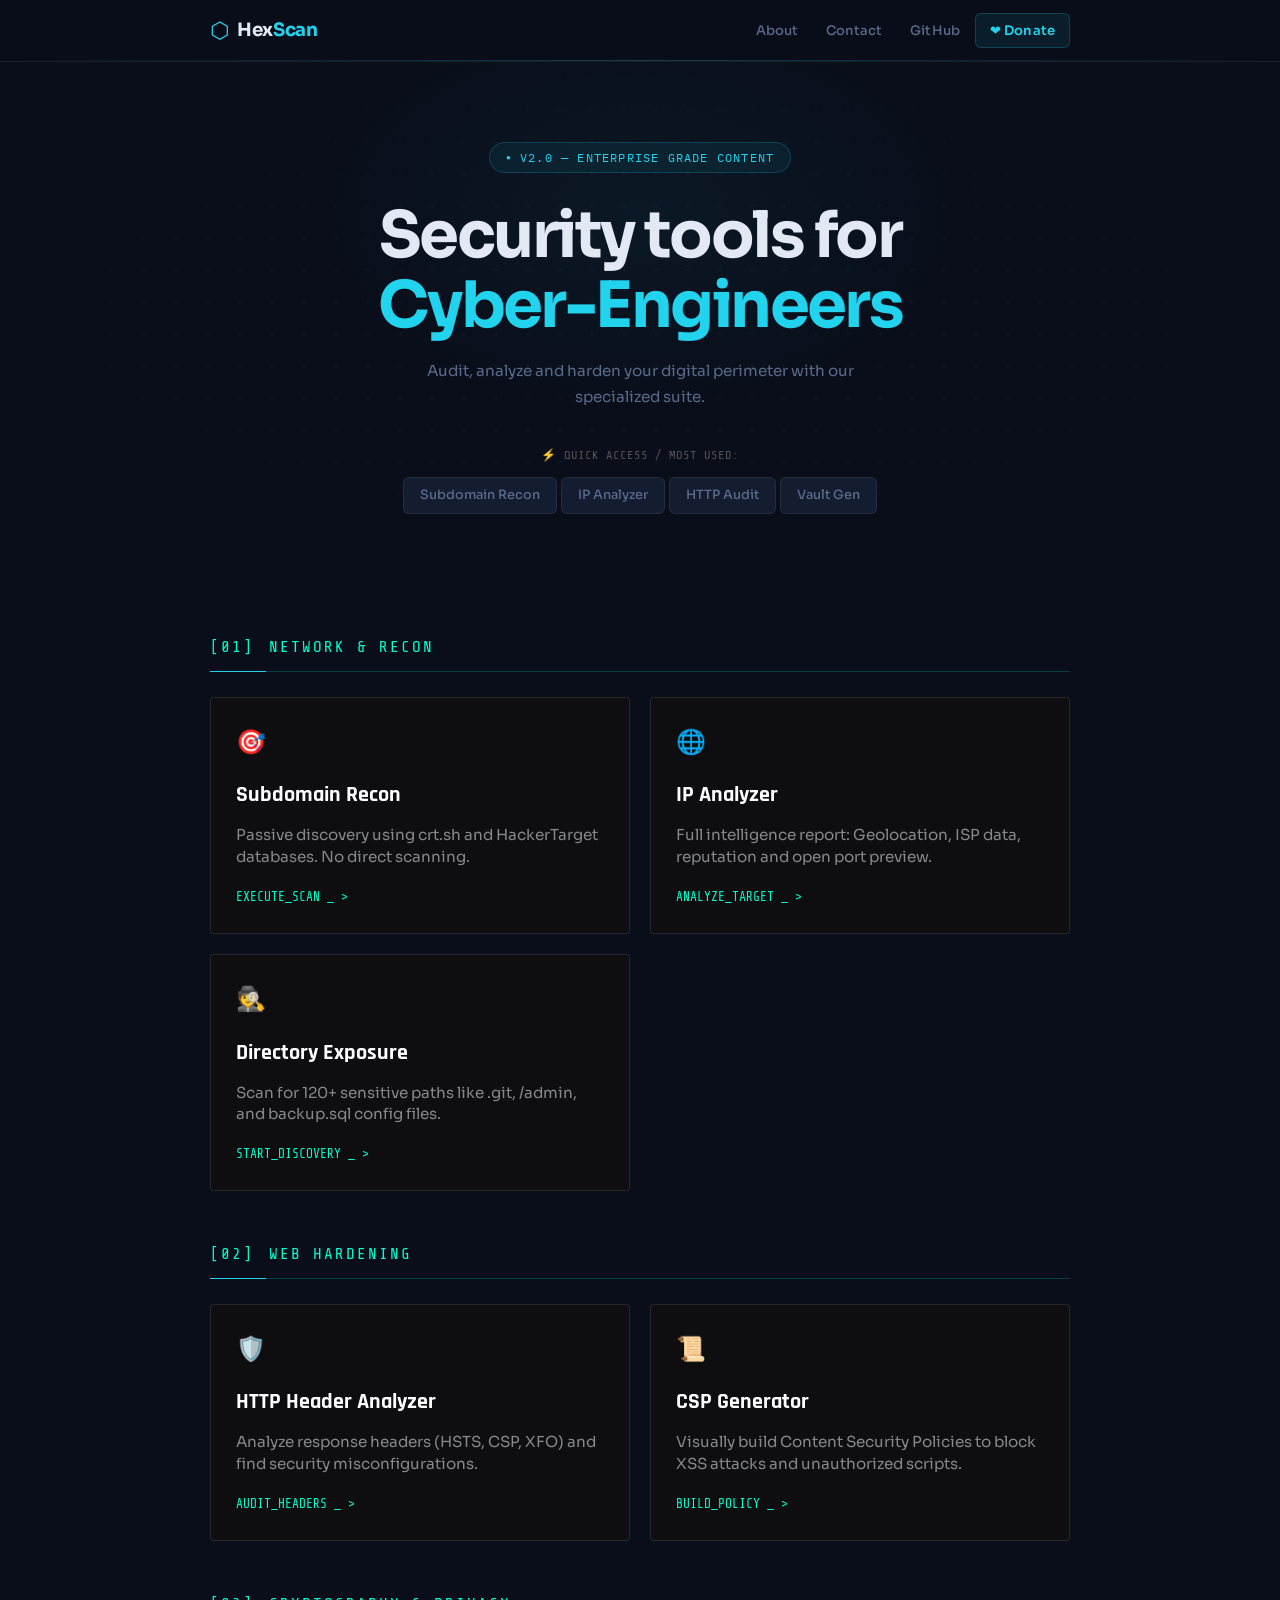
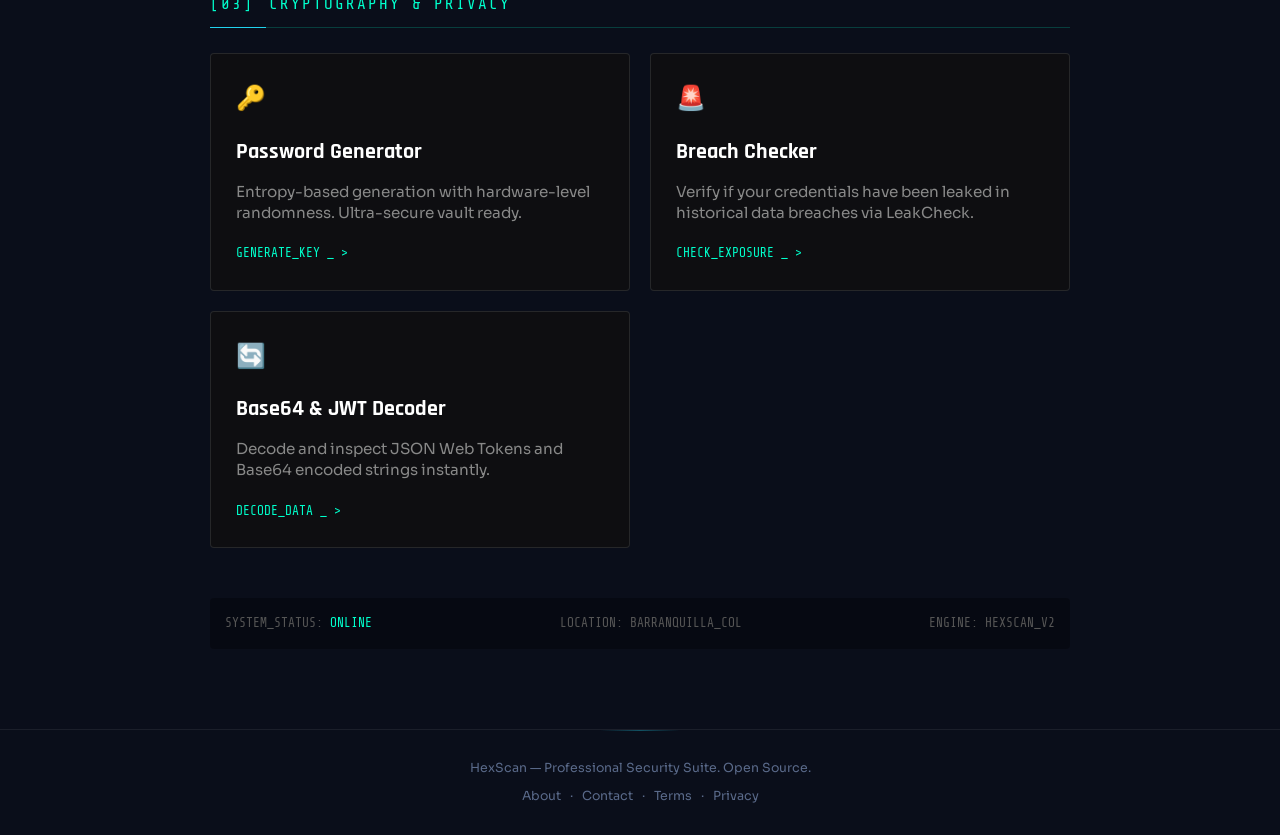
==== commit ce0ac960: "Add quick access section to index.html" ====
--- a/index.html
+++ b/index.html
@@ -78,6 +78,10 @@
         <h1 class="hero-title">Security tools for<br /><em>Cyber-Engineers</em></h1>
         <p class="hero-subtitle">Audit, analyze and harden your digital perimeter with our specialized suite.</p>
         
+        <div style="font-family: 'Share Tech Mono', monospace; color: #555; font-size: 0.75rem; margin-bottom: 12px; text-transform: uppercase; letter-spacing: 1px;">
+            ⚡ Quick Access / Most Used:
+        </div>
+
         <div class="hero-chips-container">
             <a href="/tools/subdomain-recon.html" class="hero-chip">Subdomain Recon</a>
             <a href="/tools/ip-analyzer.html" class="hero-chip">IP Analyzer</a>
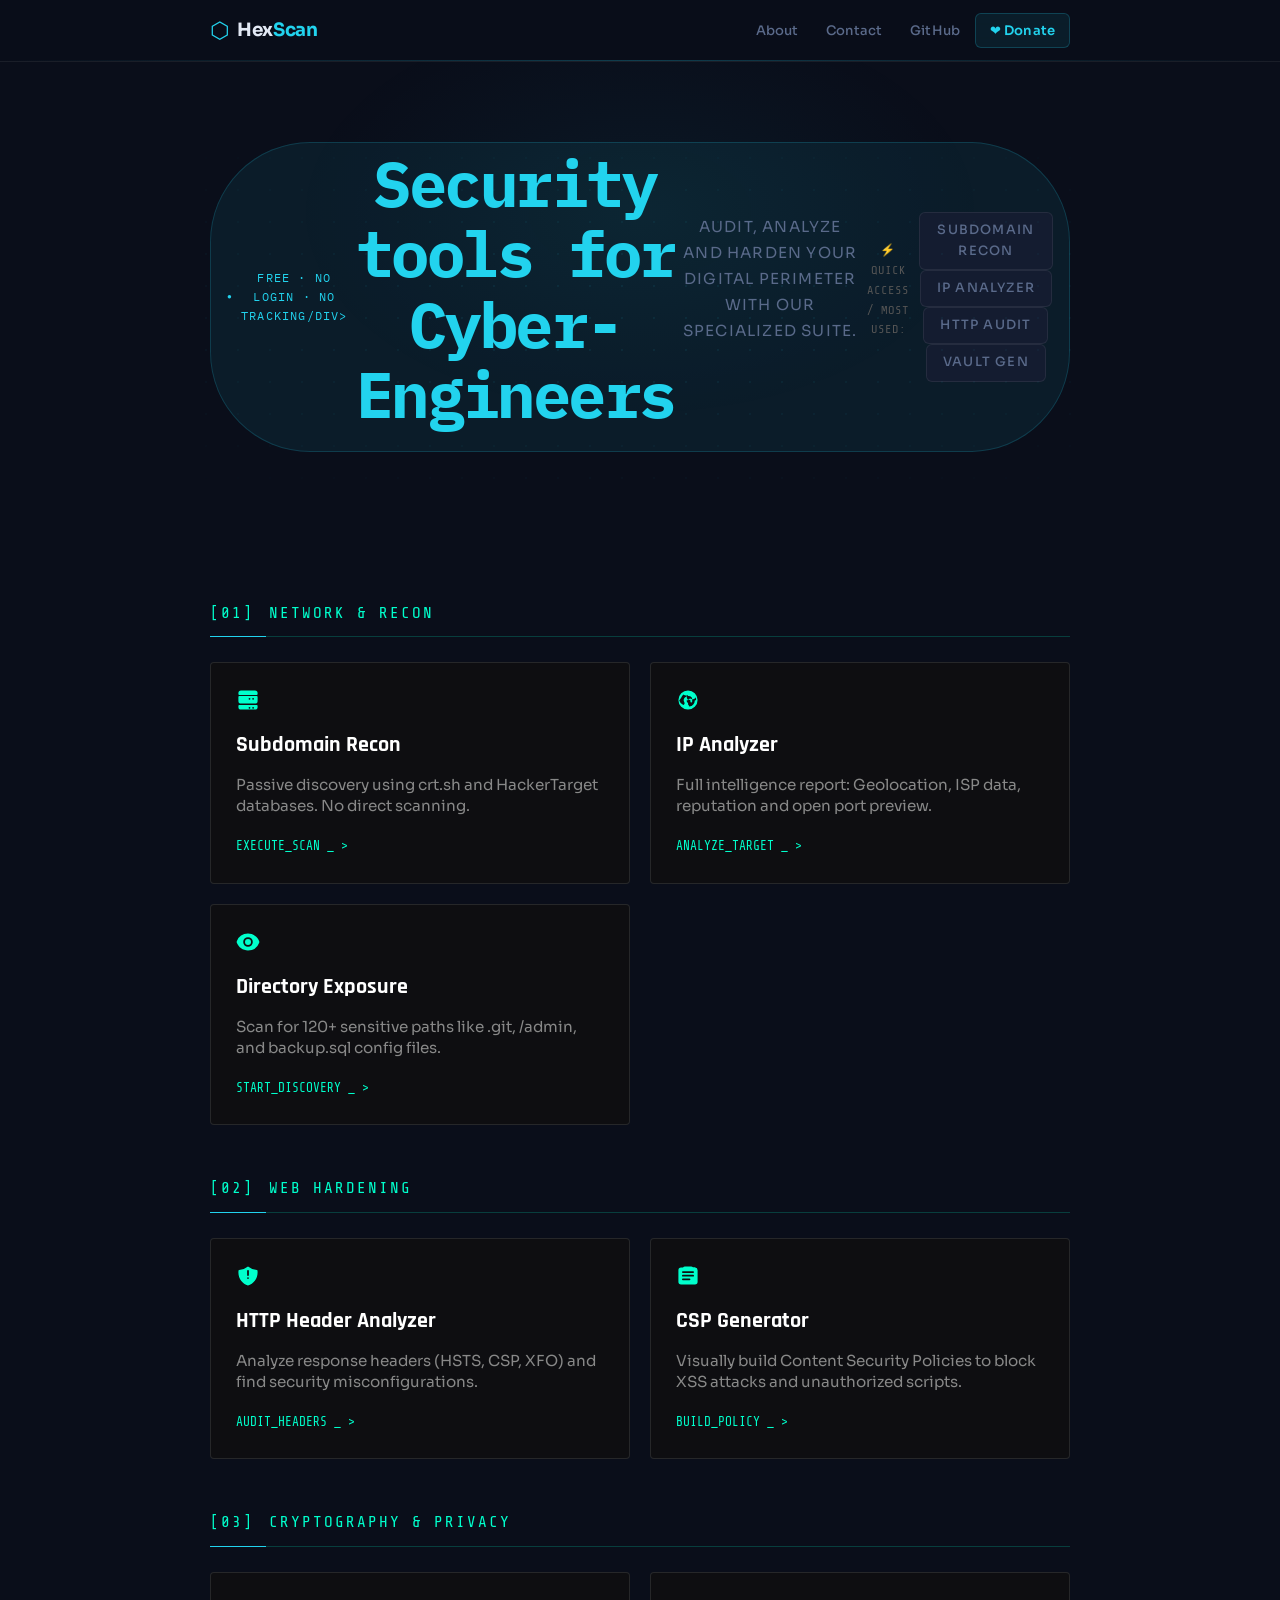
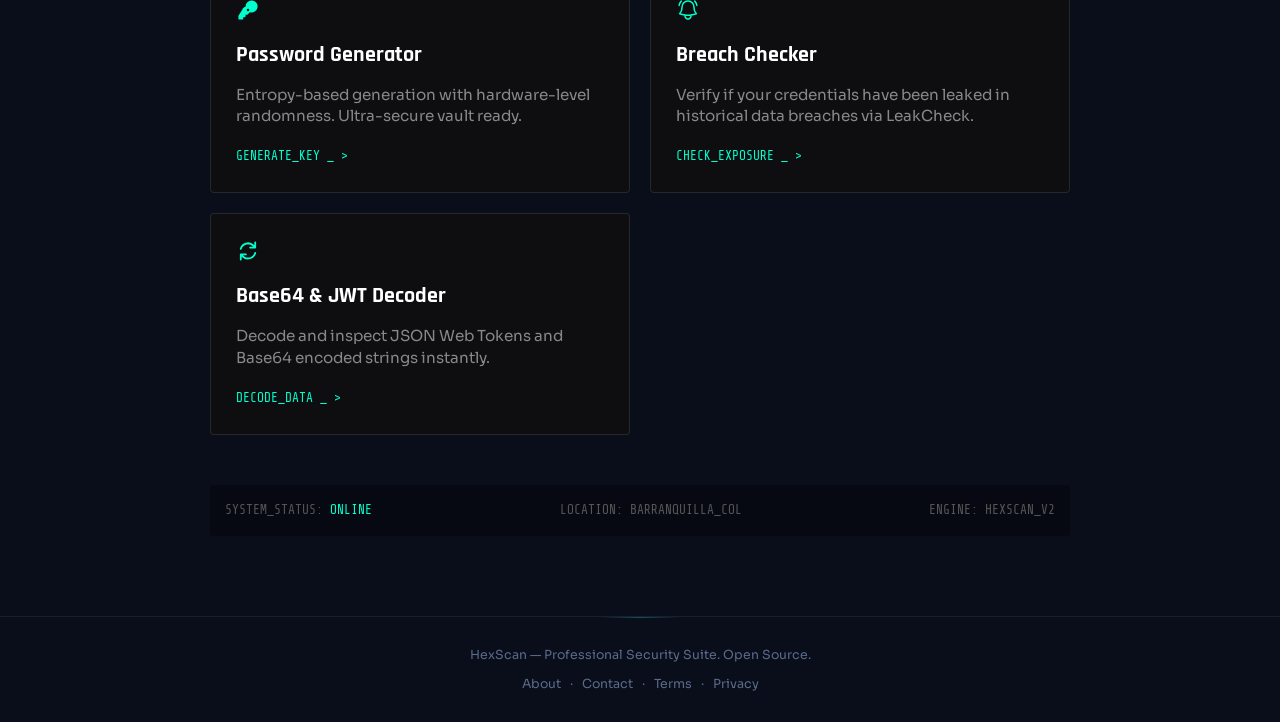
==== commit 86de2513: "Update index.html" ====
--- a/index.html
+++ b/index.html
@@ -17,7 +17,7 @@
     <script async src="https://pagead2.googlesyndication.com/pagead/js/adsbygoogle.js?client=ca-pub-3698493513053471" crossorigin="anonymous"></script>
 
     <style>
-        /* Estilos específicos para la reorganización del Grid */
+        /* Estilos específicos para la reorganización del Grid con Heroicons */
         .tools-grid-container { margin-top: 60px; padding-bottom: 80px; }
         .category-section { margin-bottom: 50px; }
         .category-header { 
@@ -39,7 +39,10 @@
             border-color: #00ffcc; background: rgba(0, 255, 204, 0.03);
             transform: translateY(-5px); box-shadow: 0 10px 30px rgba(0,0,0,0.5);
         }
-        .tool-card-link .card-icon { font-size: 1.5rem; margin-bottom: 15px; color: #00ffcc; }
+        /* Ajuste para los Heroicons SVGs */
+        .tool-card-link .card-icon-svg { 
+            width: 24px; height: 24px; margin-bottom: 15px; color: #00ffcc; flex-shrink: 0;
+        }
         .tool-card-link h3 { font-family: 'Rajdhani', sans-serif; font-size: 1.4rem; margin: 0 0 10px 0; }
         .tool-card-link p { color: #888; font-size: 0.95rem; line-height: 1.4; margin-bottom: 20px; flex-grow: 1; }
         .launch-btn { 
@@ -74,7 +77,7 @@
 
 <section class="hero">
     <div class="container">
-        <div class="hero-badge">v2.0 — Enterprise Grade Content</div>
+        <div class="hero-badge">Free · No login · No tracking/div>
         <h1 class="hero-title">Security tools for<br /><em>Cyber-Engineers</em></h1>
         <p class="hero-subtitle">Audit, analyze and harden your digital perimeter with our specialized suite.</p>
         
@@ -97,20 +100,32 @@
     <section class="category-section">
         <div class="category-header"><span>[01]</span> Network & Recon</div>
         <div class="grid-layout">
+            
             <a href="/tools/subdomain-recon.html" class="tool-card-link">
-                <div class="card-icon">🎯</div>
+                <svg xmlns="http://www.w3.org/2000/svg" viewBox="0 0 20 20" fill="currentColor" class="card-icon-svg">
+                    <path d="M2 4.25A2.25 2.25 0 0 1 4.25 2h11.5A2.25 2.25 0 0 1 18 4.25v.853a.75.75 0 0 1-.75.75h-14.5a.75.75 0 0 1-.75-.75v-.853Z" />
+                    <path d="M18 7.353a.75.75 0 0 0-.75-.75h-14.5a.75.75 0 0 0-.75.75v3.397a2.25 2.25 0 0 0 2.25 2.25h11.5a2.25 2.25 0 0 0 2.25-2.25V7.353ZM13.5 9a.75.75 0 1 1 1.5 0 .75.75 0 0 1-1.5 0Zm-3 0a.75.75 0 1 1 1.5 0 .75.75 0 0 1-1.5 0Z" />
+                    <path d="M18 14.853a.75.75 0 0 0-.75-.75h-14.5a.75.75 0 0 0-.75.75v.897A2.25 2.25 0 0 0 4.25 18h11.5a2.25 2.25 0 0 0 2.25-2.25v-.897ZM13.5 16.5a.75.75 0 1 1 1.5 0 .75.75 0 0 1-1.5 0Zm-3 0a.75.75 0 1 1 1.5 0 .75.75 0 0 1-1.5 0Z" />
+                </svg>
                 <h3>Subdomain Recon</h3>
                 <p>Passive discovery using crt.sh and HackerTarget databases. No direct scanning.</p>
                 <div class="launch-btn">EXECUTE_SCAN _ ></div>
             </a>
+
             <a href="/tools/ip-analyzer.html" class="tool-card-link">
-                <div class="card-icon">🌐</div>
+                <svg xmlns="http://www.w3.org/2000/svg" viewBox="0 0 20 20" fill="currentColor" class="card-icon-svg">
+                    <path fill-rule="evenodd" d="M10 18a8 8 0 1 0 0-16 8 8 0 0 0 0 16ZM4.332 8.027a6.012 6.012 0 0 1 1.912-2.706C6.512 5.73 6.974 6 7.5 6A1.5 1.5 0 0 1 9 7.5V8a2 2 0 0 0 2 2h.5a.5.5 0 0 1 .5.5v.75a.75.75 0 0 0 1.5 0v-1.5a3 3 0 0 0-3-3h-.51l-.103-.309a.75.75 0 0 0-1.422.474l.104.312a1.506 1.506 0 0 0-.618.307 3.008 3.008 0 0 0-1.031 4.333 1.5 1.5 0 0 1-.812 2.277 6.017 6.017 0 0 1-3.39-3.827Zm11.42 2.09a6.018 6.018 0 0 1-4.723 5.38 1.5 1.5 0 0 0-.814-1.247A3.507 3.507 0 0 0 9.013 11.2l-.119-.356a.5.5 0 0 1 .447-.644l.386-.023a1.5 1.5 0 0 0 1.274-.83l.209-.398a.5.5 0 0 1 .69-.213l.471.255a3 3 0 0 0 3.888-1.126l.062-.1a6.029 6.029 0 0 1 .43 2.352Z" clip-rule="evenodd" />
+                </svg>
                 <h3>IP Analyzer</h3>
                 <p>Full intelligence report: Geolocation, ISP data, reputation and open port preview.</p>
                 <div class="launch-btn">ANALYZE_TARGET _ ></div>
             </a>
+
             <a href="/tools/directory-exposure.html" class="tool-card-link">
-                <div class="card-icon">🕵️</div>
+                <svg xmlns="http://www.w3.org/2000/svg" viewBox="0 0 20 20" fill="currentColor" class="card-icon-svg">
+                    <path d="M10 12.5a2.5 2.5 0 1 0 0-5 2.5 2.5 0 0 0 0 5Z" />
+                    <path fill-rule="evenodd" d="M.664 10.59a1.651 1.651 0 0 1 0-1.186A10.004 10.004 0 0 1 10 3c4.257 0 7.893 2.66 9.336 6.41.147.381.146.804 0 1.186A10.004 10.004 0 0 1 10 17c-4.257 0-7.893-2.66-9.336-6.41ZM14 10a4 4 0 1 1-8 0 4 4 0 0 1 8 0Z" clip-rule="evenodd" />
+                </svg>
                 <h3>Directory Exposure</h3>
                 <p>Scan for 120+ sensitive paths like .git, /admin, and backup.sql config files.</p>
                 <div class="launch-btn">START_DISCOVERY _ ></div>
@@ -121,14 +136,20 @@
     <section class="category-section">
         <div class="category-header"><span>[02]</span> Web Hardening</div>
         <div class="grid-layout">
+            
             <a href="/tools/http-header-analyzer.html" class="tool-card-link">
-                <div class="card-icon">🛡️</div>
+                <svg xmlns="http://www.w3.org/2000/svg" viewBox="0 0 20 20" fill="currentColor" class="card-icon-svg">
+                    <path fill-rule="evenodd" d="M10.339 2.237a.532.532 0 0 0-.678 0 11.947 11.947 0 0 1-7.078 2.75.5.5 0 0 0-.479.425A12.11 12.11 0 0 0 2 7c0 5.163 3.46 9.521 8 10.888 4.54-1.367 8-5.725 8-10.888a12.11 12.11 0 0 0-.104-1.588.5.5 0 0 0-.479-.425 11.947 11.947 0 0 1-7.078-2.75ZM10 5a.75.75 0 0 1 .75.75v3.5a.75.75 0 0 1-1.5 0v-3.5A.75.75 0 0 1 10 5Zm0 6a.75.75 0 1 0 0 1.5.75.75 0 0 0 0-1.5Z" clip-rule="evenodd" />
+                </svg>
                 <h3>HTTP Header Analyzer</h3>
                 <p>Analyze response headers (HSTS, CSP, XFO) and find security misconfigurations.</p>
                 <div class="launch-btn">AUDIT_HEADERS _ ></div>
             </a>
+
             <a href="/tools/csp-generator.html" class="tool-card-link">
-                <div class="card-icon">📜</div>
+                <svg xmlns="http://www.w3.org/2000/svg" viewBox="0 0 20 20" fill="currentColor" class="card-icon-svg">
+                    <path fill-rule="evenodd" d="M15.988 3.012A2.25 2.25 0 0 1 18 5.25v9.5A2.25 2.25 0 0 1 15.75 17H4.25A2.25 2.25 0 0 1 2 14.75v-9.5a2.25 2.25 0 0 1 2.25-2.25h1.5l.067-.067A2.25 2.25 0 0 1 7.414 2h5.172a2.25 2.25 0 0 1 1.586.657l.066.066h1.75Zm-10.238 3a.75.75 0 0 0 0 1.5h8.5a.75.75 0 0 0 0-1.5h-8.5Zm0 3a.75.75 0 0 0 0 1.5h8.5a.75.75 0 0 0 0-1.5h-8.5Zm0 3a.75.75 0 0 0 0 1.5h5.5a.75.75 0 0 0 0-1.5h-5.5Z" clip-rule="evenodd" />
+                </svg>
                 <h3>CSP Generator</h3>
                 <p>Visually build Content Security Policies to block XSS attacks and unauthorized scripts.</p>
                 <div class="launch-btn">BUILD_POLICY _ ></div>
@@ -139,20 +160,29 @@
     <section class="category-section">
         <div class="category-header"><span>[03]</span> Cryptography & Privacy</div>
         <div class="grid-layout">
+            
             <a href="/tools/password-generator.html" class="tool-card-link">
-                <div class="card-icon">🔑</div>
+                <svg xmlns="http://www.w3.org/2000/svg" viewBox="0 0 20 20" fill="currentColor" class="card-icon-svg">
+                    <path fill-rule="evenodd" d="M8 7a5 5 0 1 1 3.61 4.804l-1.903 1.903A1 1 0 0 1 9 14H8v1a1 1 0 0 1-1 1H6v1a1 1 0 0 1-1 1H3a1 1 0 0 1-1-1v-2a1 1 0 0 1 .293-.707L4.804 10.39A5.002 5.002 0 0 1 8 7Zm2 2a1 1 0 1 0 0 2 1 1 0 0 0 0-2Z" clip-rule="evenodd" />
+                </svg>
                 <h3>Password Generator</h3>
                 <p>Entropy-based generation with hardware-level randomness. Ultra-secure vault ready.</p>
                 <div class="launch-btn">GENERATE_KEY _ ></div>
             </a>
+
             <a href="/tools/breach-checker.html" class="tool-card-link">
-                <div class="card-icon">🚨</div>
+                <svg xmlns="http://www.w3.org/2000/svg" viewBox="0 0 24 24" fill="none" stroke="currentColor" stroke-width="1.5" class="card-icon-svg">
+                    <path stroke-linecap="round" stroke-linejoin="round" d="M14.857 17.082a23.848 23.848 0 0 0 5.454-1.31A8.967 8.967 0 0 1 18 9.75V9A6 6 0 0 0 6 9v.75a8.967 8.967 0 0 1-2.312 6.022c1.733.64 3.56 1.085 5.455 1.31m5.714 0a24.255 24.255 0 0 1-5.714 0m5.714 0a3 3 0 1 1-5.714 0M3.124 7.5A8.969 8.969 0 0 1 5.292 3m13.416 0a8.969 8.969 0 0 1 2.168 4.5" />
+                </svg>
                 <h3>Breach Checker</h3>
                 <p>Verify if your credentials have been leaked in historical data breaches via LeakCheck.</p>
                 <div class="launch-btn">CHECK_EXPOSURE _ ></div>
             </a>
+
             <a href="/tools/base64-jwt.html" class="tool-card-link">
-                <div class="card-icon">🔄</div>
+                <svg xmlns="http://www.w3.org/2000/svg" viewBox="0 0 20 20" fill="currentColor" class="card-icon-svg">
+                    <path fill-rule="evenodd" d="M15.312 11.424a5.5 5.5 0 0 1-9.201 2.466l-.312-.311h2.433a.75.75 0 0 0 0-1.5H3.982a.75.75 0 0 0-.75.75v4.25a.75.75 0 0 0 1.5 0v-2.432l.31.31a7 7 0 0 0 11.712-3.138.75.75 0 0 0-1.442-.405ZM4.688 8.576a5.5 5.5 0 0 1 9.201-2.466l.312.311h-2.433a.75.75 0 0 0 0 1.5h4.25a.75.75 0 0 0 .75-.75V2.75a.75.75 0 0 0-1.5 0v2.432l-.31-.31A7 7 0 0 0 3.246 8.01a.75.75 0 1 0 1.442.405Z" clip-rule="evenodd" />
+                </svg>
                 <h3>Base64 & JWT Decoder</h3>
                 <p>Decode and inspect JSON Web Tokens and Base64 encoded strings instantly.</p>
                 <div class="launch-btn">DECODE_DATA _ ></div>
@@ -181,5 +211,6 @@
 </footer>
 
 <script src="/js/main.js"></script>
+
 </body>
 </html>
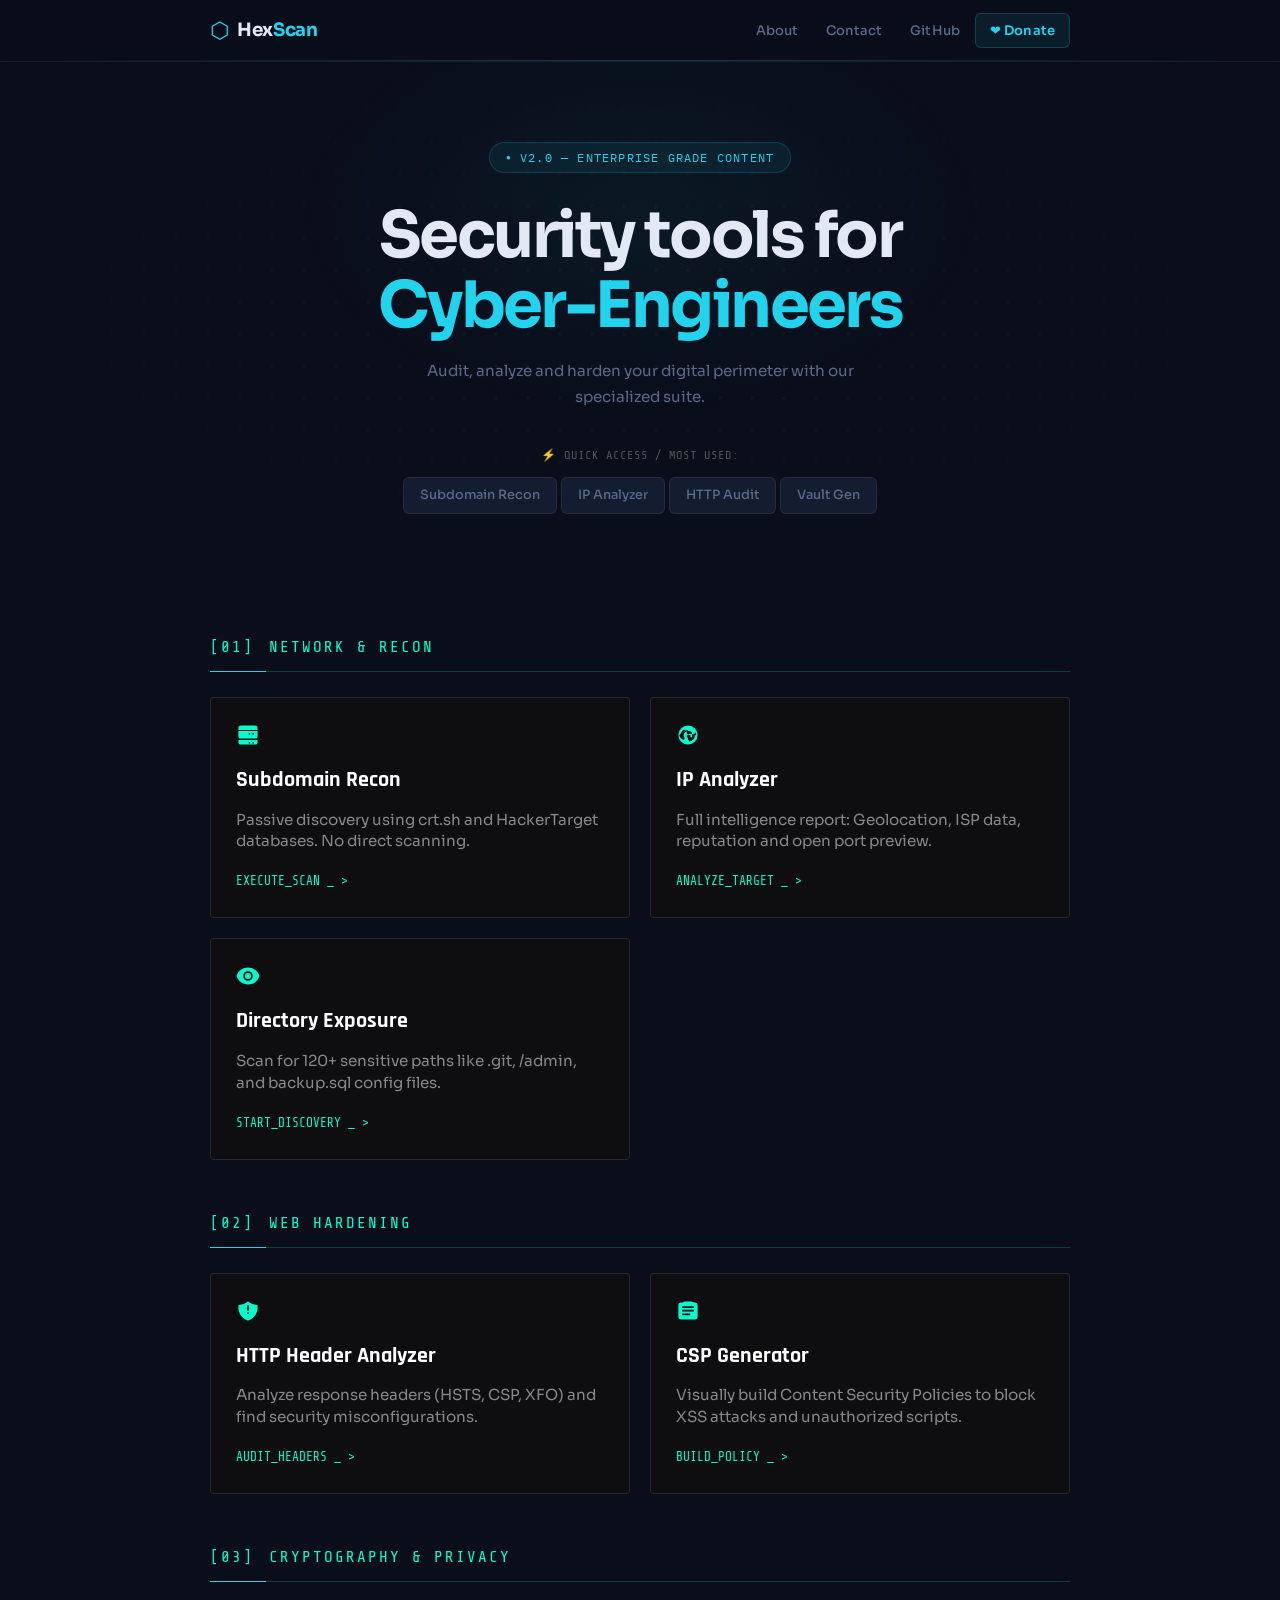
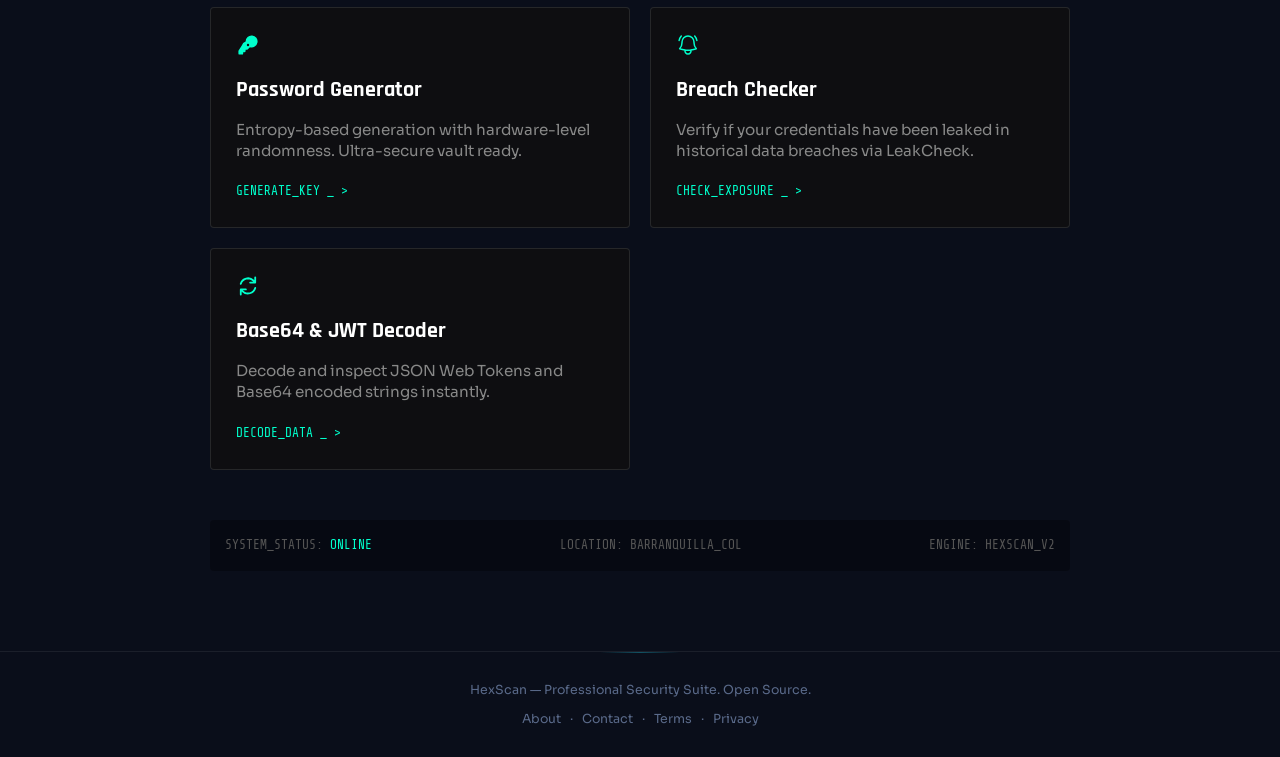
==== commit 79faa52f: "Update hero badge text and fix HTML structure" ====
--- a/index.html
+++ b/index.html
@@ -77,7 +77,7 @@
 
 <section class="hero">
     <div class="container">
-        <div class="hero-badge">Free · No login · No tracking/div>
+        <div class="hero-badge">v2.0 — Enterprise Grade Content</div>
         <h1 class="hero-title">Security tools for<br /><em>Cyber-Engineers</em></h1>
         <p class="hero-subtitle">Audit, analyze and harden your digital perimeter with our specialized suite.</p>
         
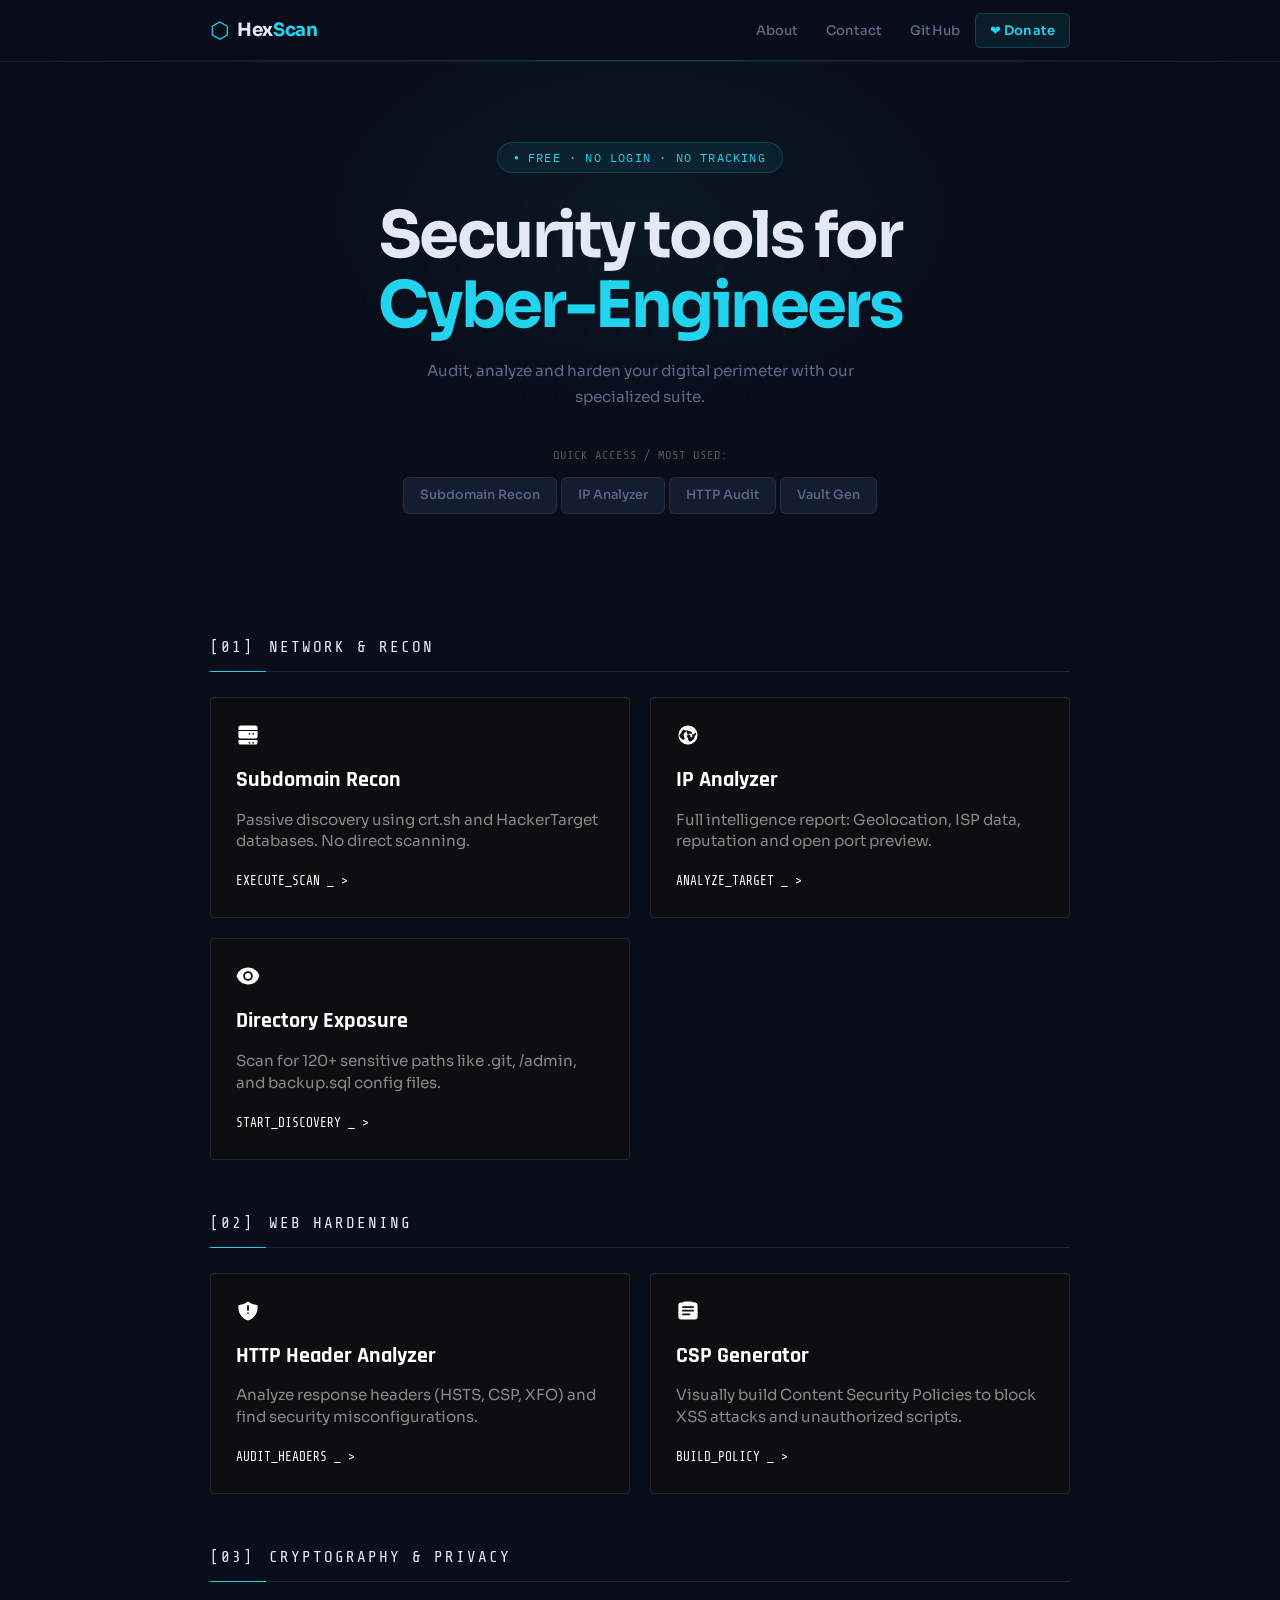
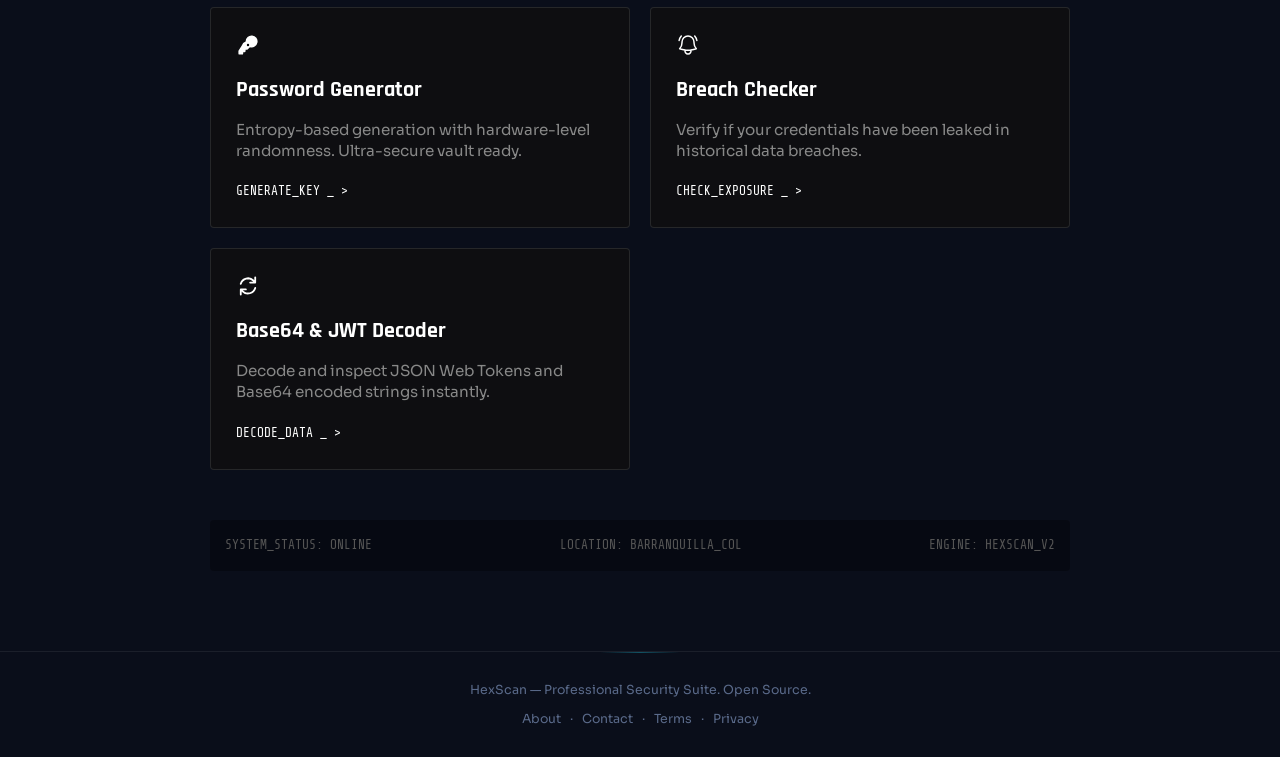
==== commit 61703499: "Refactor styles and update hero section content" ====
--- a/index.html
+++ b/index.html
@@ -22,9 +22,9 @@
         .category-section { margin-bottom: 50px; }
         .category-header { 
             display: flex; align-items: center; gap: 15px; 
-            font-family: 'Share Tech Mono', monospace; color: #00ffcc;
+            font-family: 'Share Tech Mono', monospace; 
             text-transform: uppercase; letter-spacing: 2px; margin-bottom: 25px;
-            border-bottom: 1px solid rgba(0, 255, 204, 0.2); padding-bottom: 10px;
+            border-bottom: 1px solid rgba(255, 255, 255, 0.1); padding-bottom: 10px;
         }
         .grid-layout { 
             display: grid; grid-template-columns: repeat(auto-fill, minmax(320px, 1fr)); gap: 20px; 
@@ -36,23 +36,25 @@
             position: relative; overflow: hidden;
         }
         .tool-card-link:hover {
-            border-color: #00ffcc; background: rgba(0, 255, 204, 0.03);
             transform: translateY(-5px); box-shadow: 0 10px 30px rgba(0,0,0,0.5);
         }
-        /* Ajuste para los Heroicons SVGs */
         .tool-card-link .card-icon-svg { 
-            width: 24px; height: 24px; margin-bottom: 15px; color: #00ffcc; flex-shrink: 0;
+            width: 24px; height: 24px; margin-bottom: 15px; flex-shrink: 0;
         }
         .tool-card-link h3 { font-family: 'Rajdhani', sans-serif; font-size: 1.4rem; margin: 0 0 10px 0; }
         .tool-card-link p { color: #888; font-size: 0.95rem; line-height: 1.4; margin-bottom: 20px; flex-grow: 1; }
         .launch-btn { 
             font-family: 'Share Tech Mono', monospace; font-size: 0.8rem; 
-            color: #00ffcc; display: flex; align-items: center; gap: 8px;
+            display: flex; align-items: center; gap: 8px;
         }
         .system-status {
             background: rgba(0,0,0,0.3); padding: 15px; border-radius: 4px;
             font-family: 'Share Tech Mono', monospace; font-size: 0.8rem;
             display: flex; justify-content: space-between; color: #555; margin-top: 40px;
+        }
+        .quick-access-label {
+            font-family: 'Share Tech Mono', monospace; color: #555; 
+            font-size: 0.75rem; margin-bottom: 12px; text-transform: uppercase; letter-spacing: 1px;
         }
     </style>
 </head>
@@ -77,13 +79,11 @@
 
 <section class="hero">
     <div class="container">
-        <div class="hero-badge">v2.0 — Enterprise Grade Content</div>
+        <div class="hero-badge">Free · No login · No tracking</div>
         <h1 class="hero-title">Security tools for<br /><em>Cyber-Engineers</em></h1>
         <p class="hero-subtitle">Audit, analyze and harden your digital perimeter with our specialized suite.</p>
         
-        <div style="font-family: 'Share Tech Mono', monospace; color: #555; font-size: 0.75rem; margin-bottom: 12px; text-transform: uppercase; letter-spacing: 1px;">
-            ⚡ Quick Access / Most Used:
-        </div>
+        <div class="quick-access-label"> Quick Access / Most Used:</div>
 
         <div class="hero-chips-container">
             <a href="/tools/subdomain-recon.html" class="hero-chip">Subdomain Recon</a>
@@ -100,7 +100,6 @@
     <section class="category-section">
         <div class="category-header"><span>[01]</span> Network & Recon</div>
         <div class="grid-layout">
-            
             <a href="/tools/subdomain-recon.html" class="tool-card-link">
                 <svg xmlns="http://www.w3.org/2000/svg" viewBox="0 0 20 20" fill="currentColor" class="card-icon-svg">
                     <path d="M2 4.25A2.25 2.25 0 0 1 4.25 2h11.5A2.25 2.25 0 0 1 18 4.25v.853a.75.75 0 0 1-.75.75h-14.5a.75.75 0 0 1-.75-.75v-.853Z" />
@@ -136,7 +135,6 @@
     <section class="category-section">
         <div class="category-header"><span>[02]</span> Web Hardening</div>
         <div class="grid-layout">
-            
             <a href="/tools/http-header-analyzer.html" class="tool-card-link">
                 <svg xmlns="http://www.w3.org/2000/svg" viewBox="0 0 20 20" fill="currentColor" class="card-icon-svg">
                     <path fill-rule="evenodd" d="M10.339 2.237a.532.532 0 0 0-.678 0 11.947 11.947 0 0 1-7.078 2.75.5.5 0 0 0-.479.425A12.11 12.11 0 0 0 2 7c0 5.163 3.46 9.521 8 10.888 4.54-1.367 8-5.725 8-10.888a12.11 12.11 0 0 0-.104-1.588.5.5 0 0 0-.479-.425 11.947 11.947 0 0 1-7.078-2.75ZM10 5a.75.75 0 0 1 .75.75v3.5a.75.75 0 0 1-1.5 0v-3.5A.75.75 0 0 1 10 5Zm0 6a.75.75 0 1 0 0 1.5.75.75 0 0 0 0-1.5Z" clip-rule="evenodd" />
@@ -160,7 +158,6 @@
     <section class="category-section">
         <div class="category-header"><span>[03]</span> Cryptography & Privacy</div>
         <div class="grid-layout">
-            
             <a href="/tools/password-generator.html" class="tool-card-link">
                 <svg xmlns="http://www.w3.org/2000/svg" viewBox="0 0 20 20" fill="currentColor" class="card-icon-svg">
                     <path fill-rule="evenodd" d="M8 7a5 5 0 1 1 3.61 4.804l-1.903 1.903A1 1 0 0 1 9 14H8v1a1 1 0 0 1-1 1H6v1a1 1 0 0 1-1 1H3a1 1 0 0 1-1-1v-2a1 1 0 0 1 .293-.707L4.804 10.39A5.002 5.002 0 0 1 8 7Zm2 2a1 1 0 1 0 0 2 1 1 0 0 0 0-2Z" clip-rule="evenodd" />
@@ -175,7 +172,7 @@
                     <path stroke-linecap="round" stroke-linejoin="round" d="M14.857 17.082a23.848 23.848 0 0 0 5.454-1.31A8.967 8.967 0 0 1 18 9.75V9A6 6 0 0 0 6 9v.75a8.967 8.967 0 0 1-2.312 6.022c1.733.64 3.56 1.085 5.455 1.31m5.714 0a24.255 24.255 0 0 1-5.714 0m5.714 0a3 3 0 1 1-5.714 0M3.124 7.5A8.969 8.969 0 0 1 5.292 3m13.416 0a8.969 8.969 0 0 1 2.168 4.5" />
                 </svg>
                 <h3>Breach Checker</h3>
-                <p>Verify if your credentials have been leaked in historical data breaches via LeakCheck.</p>
+                <p>Verify if your credentials have been leaked in historical data breaches.</p>
                 <div class="launch-btn">CHECK_EXPOSURE _ ></div>
             </a>
 
@@ -191,7 +188,7 @@
     </section>
 
     <div class="system-status">
-        <span>SYSTEM_STATUS: <span style="color:#00ffcc">ONLINE</span></span>
+        <span>SYSTEM_STATUS: <span>ONLINE</span></span>
         <span>LOCATION: BARRANQUILLA_COL</span>
         <span>ENGINE: HEXSCAN_V2</span>
     </div>
